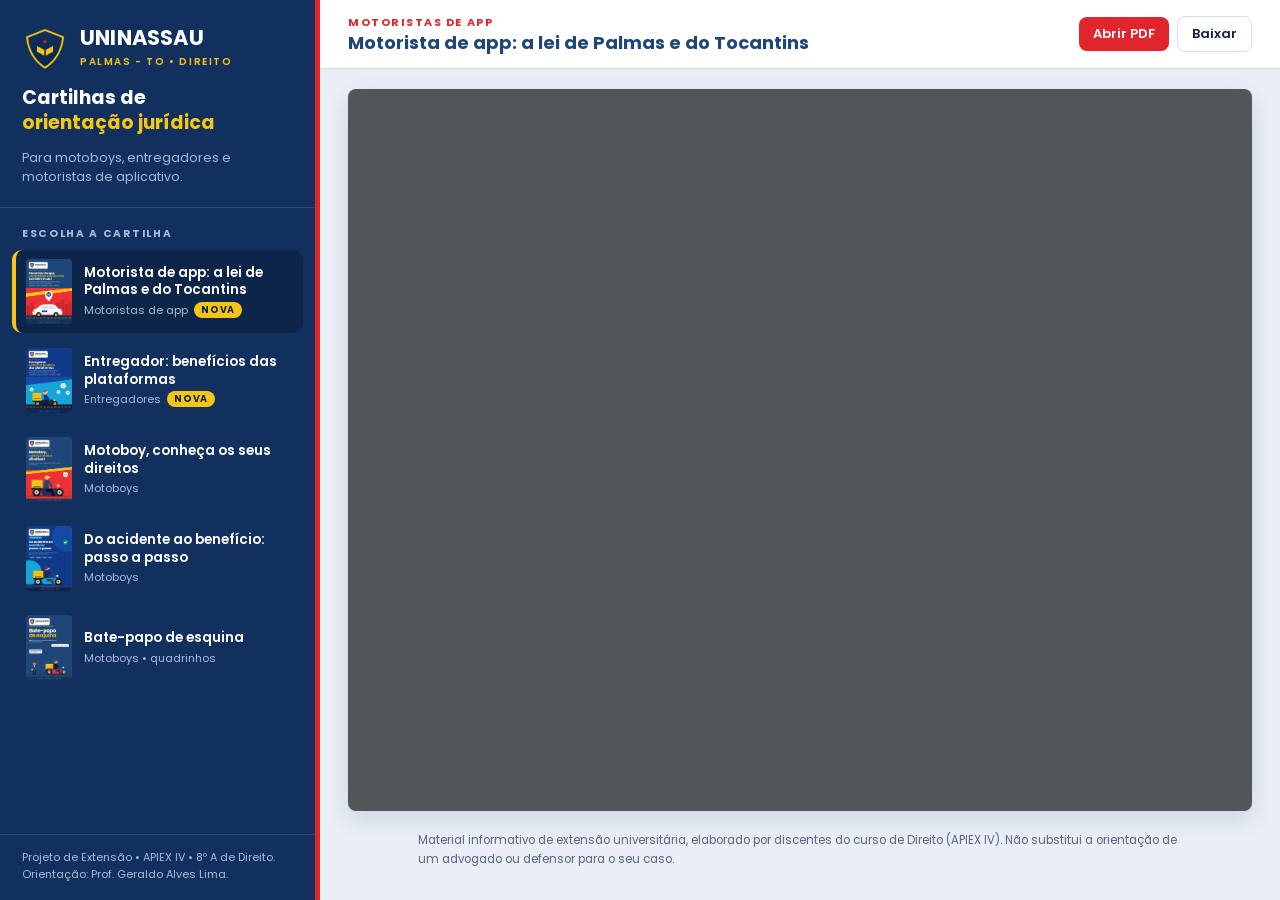
==== index.html @ aebc3eae "feat: portal de cartilhas UNINASSAU com leitura interativa e design responsivo" ====
<!doctype html>
<html lang="pt-BR">
<head>
<meta charset="utf-8">
<meta name="viewport" content="width=device-width, initial-scale=1, viewport-fit=cover">
<title>Cartilhas UNINASSAU Palmas</title>
<link rel="stylesheet" href="https://fonts.googleapis.com/css2?family=Poppins:wght@400;500;600;700&display=swap">
<style>
html { -webkit-text-size-adjust: 100%; height: 100%; } 
* { box-sizing: border-box; } 
body { margin: 0; height: 100%; }

:root {
  --side: #12305e; --side-2: #0c2549; --side-ink: #ffffff; --side-muted: #a9bbd9; --side-line: rgba(255,255,255,.12);
  --red: #e0262c; --yellow: #f5c518;
  --bg: #e9eef7; --surface: #ffffff; --ink: #14213d; --muted: #5a6680; --line: #d5deec; --title: #1e4678;
  --font: 'Poppins', 'Segoe UI', system-ui, sans-serif;
}

@media (prefers-color-scheme: dark) { 
  :root:not([data-theme="light"]) {
    --bg: #0b1424; --surface: #142238; --ink: #eef2fa; --muted: #a3b0c8; --line: #24375a; --title: #9cbcf0; 
    color-scheme: dark;
  } 
}
:root[data-theme="dark"] { 
  --bg: #0b1424; --surface: #142238; --ink: #eef2fa; --muted: #a3b0c8; --line: #24375a; --title: #9cbcf0; 
  color-scheme: dark; 
}

body { 
  background: var(--bg); 
  color: var(--ink); 
  font-family: var(--font); 
  font-size: 15px; 
  line-height: 1.5; 
  overflow: hidden;
}

.app { 
  height: 100%; 
  height: 100dvh;
  display: grid; 
  grid-template-columns: 320px minmax(0, 1fr); 
}

/* ---------- sidebar (desktop) ---------- */
aside { 
  background: var(--side); 
  color: var(--side-ink); 
  display: flex; 
  flex-direction: column; 
  min-height: 0; 
  border-right: 5px solid var(--red);
  padding-left: max(0px, env(safe-area-inset-left, 0px)); 
  z-index: 10;
}

.brand { 
  padding: 26px 22px 20px; 
  display: flex; 
  flex-direction: column; 
  gap: 14px; 
  border-bottom: 1px solid var(--side-line); 
}
.logo { display: flex; align-items: center; gap: 12px; }
.logo img { width: 46px; height: auto; flex-shrink: 0; }
.logo b { display: block; font-size: 21px; letter-spacing: .01em; line-height: 1.1; }
.logo span { font-size: 10px; font-weight: 600; letter-spacing: .16em; text-transform: uppercase; color: var(--yellow); }
.brand h1 { margin: 0; font-size: 19px; line-height: 1.3; font-weight: 700; text-wrap: balance; }
.brand h1 em { font-style: normal; color: var(--yellow); }
.brand p { margin: 0; font-size: 12.5px; color: var(--side-muted); }

.label { 
  padding: 18px 22px 8px; 
  font-size: 10.5px; 
  font-weight: 700; 
  letter-spacing: .16em; 
  text-transform: uppercase; 
  color: var(--side-muted); 
}

nav { 
  flex: 1; 
  min-height: 0; 
  overflow-y: auto; 
  padding: 0 12px 16px; 
  display: flex; 
  flex-direction: column; 
  gap: 6px; 
  scrollbar-width: thin;
  scrollbar-color: rgba(255,255,255,.2) transparent;
}
nav::-webkit-scrollbar { width: 5px; height: 5px; }
nav::-webkit-scrollbar-thumb { background: rgba(255,255,255,.2); border-radius: 4px; }

nav a { 
  display: grid; 
  grid-template-columns: 46px minmax(0,1fr); 
  gap: 12px; 
  align-items: center; 
  padding: 9px 10px; 
  border-radius: 10px; 
  color: var(--side-ink); 
  text-decoration: none; 
  border-left: 4px solid transparent; 
  transition: background .15s ease, border-color .15s ease;
}
nav a:hover { background: rgba(255,255,255,.08); }
nav a:focus-visible { outline: 3px solid var(--yellow); outline-offset: -3px; }
nav a[aria-current="page"] { background: var(--side-2); border-left-color: var(--yellow); }
nav img { width: 46px; aspect-ratio: 595/842; object-fit: cover; border-radius: 4px; display: block; background: rgba(255,255,255,.1); }
nav strong { display: block; font-size: 13.5px; font-weight: 600; line-height: 1.3; }
nav small { display: flex; align-items: center; gap: 6px; font-size: 11px; color: var(--side-muted); margin-top: 3px; }

.new { 
  background: var(--yellow); 
  color: var(--side-2); 
  font-weight: 700; 
  font-size: 9.5px; 
  letter-spacing: .08em; 
  padding: 1px 7px; 
  border-radius: 99px; 
}

.sidefoot { 
  padding: 14px 22px 18px; 
  border-top: 1px solid var(--side-line); 
  font-size: 11px; 
  color: var(--side-muted); 
  line-height: 1.5; 
}

/* ---------- reading pane ---------- */
main { 
  min-width: 0; 
  min-height: 0; 
  overflow-y: auto; 
  padding-right: max(0px, env(safe-area-inset-right, 0px)); 
  display: flex;
  flex-direction: column;
}

.bar { 
  position: sticky; 
  top: 0; 
  z-index: 20; 
  background: var(--surface); 
  border-bottom: 1px solid var(--line); 
  padding: 14px 28px; 
  display: flex; 
  flex-wrap: wrap; 
  align-items: center; 
  justify-content: space-between;
  gap: 12px 20px; 
  box-shadow: 0 1px 3px rgba(0,0,0,.03);
}

.bar > div:first-child { 
  min-width: 0; 
  flex: 1 1 240px; 
}

.bar .kind { 
  font-size: 11px; 
  font-weight: 700; 
  letter-spacing: .14em; 
  text-transform: uppercase; 
  color: var(--red); 
}

.bar h2 { 
  margin: 0; 
  font-size: 18px; 
  line-height: 1.3; 
  color: var(--title); 
  text-wrap: balance; 
}

.jump { 
  display: flex; 
  gap: 6px; 
  flex-wrap: wrap; 
  align-items: center;
}

.jump button { 
  font: inherit; 
  font-size: 12.5px; 
  font-weight: 600; 
  width: 32px; 
  height: 32px; 
  border-radius: 8px; 
  border: 1px solid var(--line); 
  background: var(--surface); 
  color: var(--ink); 
  cursor: pointer; 
  font-variant-numeric: tabular-nums; 
  transition: all .15s ease;
  display: inline-flex;
  align-items: center;
  justify-content: center;
}

.jump button.on { 
  background: var(--title); 
  border-color: var(--title); 
  color: #ffffff; 
}

.jump button:focus-visible { 
  outline: 3px solid var(--yellow); 
  outline-offset: 2px; 
}

.acts { 
  display: flex; 
  gap: 8px; 
  align-items: center;
}

.acts a { 
  font-size: 13px; 
  font-weight: 600; 
  text-decoration: none; 
  padding: 7px 14px; 
  border-radius: 8px; 
  background: var(--red); 
  color: #fff; 
  transition: opacity .15s ease;
  display: inline-flex;
  align-items: center;
  justify-content: center;
}

.acts a:hover { opacity: .9; }
.acts a + a { 
  background: var(--surface); 
  color: var(--ink); 
  border: 1px solid var(--line); 
}
.acts a:focus-visible { 
  outline: 3px solid var(--yellow); 
  outline-offset: 2px; 
}

/* Desktop: iframe visualizer */
.viewer { 
  flex: 1;
  padding: 20px 28px; 
  min-height: 540px; 
}

.viewer iframe { 
  width: 100%; 
  height: 100%; 
  border: 0; 
  border-radius: 8px; 
  background: #525659; 
  box-shadow: 0 8px 24px rgba(10,30,70,.12); 
  display: block;
}

/* Mobile & Touch: visualização de páginas contínuas */
.pages { 
  max-width: 820px; 
  width: 100%;
  margin: 0 auto; 
  padding: 24px 28px 20px; 
  display: flex; 
  flex-direction: column; 
  gap: 22px; 
}

figure { 
  margin: 0; 
  scroll-margin-top: 100px; 
}

figure img { 
  width: 100%; 
  max-width: 100%;
  height: auto; 
  display: block; 
  border-radius: 6px; 
  background: #fff; 
  box-shadow: 0 1px 3px rgba(10,30,70,.12), 0 8px 24px rgba(10,30,70,.10); 
}

figcaption { 
  text-align: center; 
  font-size: 12px; 
  color: var(--muted); 
  margin-top: 8px; 
  font-variant-numeric: tabular-nums; 
}

.next { 
  max-width: 820px; 
  width: 100%;
  margin: 0 auto 36px; 
  padding: 0 28px; 
}

.next a { 
  display: flex; 
  justify-content: space-between; 
  align-items: center; 
  gap: 12px; 
  background: var(--surface); 
  border: 1px solid var(--line); 
  border-radius: 12px; 
  padding: 16px 18px; 
  text-decoration: none; 
  color: var(--ink); 
  transition: transform .15s ease, box-shadow .15s ease;
}
.next a:hover {
  transform: translateY(-1px);
  box-shadow: 0 4px 12px rgba(10,30,70,.08);
}
.next a span { font-size: 11px; font-weight: 700; letter-spacing: .14em; text-transform: uppercase; color: var(--muted); }
.next a strong { display: block; color: var(--title); font-size: 15px; }
.next a b { font-size: 20px; color: var(--red); }
.next a:focus-visible { outline: 3px solid var(--yellow); outline-offset: 2px; }

.note { 
  max-width: 820px; 
  margin: 0 auto 32px; 
  padding: 0 28px; 
  font-size: 11.5px; 
  color: var(--muted); 
  line-height: 1.6;
}

/* ==========================================================================
   Controle Responsivo por Media Queries (Desktop vs Mobile / Telas Menores)
   ========================================================================== */

/* Telas Desktop (> 860px): exibe o PDF real dentro do iframe */
@media (min-width: 861px) {
  .pages, 
  .jump, 
  .next { 
    display: none !important; 
  }
  .viewer { 
    display: block !important; 
  }
}

/* Telas Menores e Celulares (<= 860px): converte sidebar em barra horizontal e exibe imagens */
@media (max-width: 860px) {
  body { 
    overflow-y: auto; 
    overflow-x: hidden;
  }
  
  .app { 
    display: flex; 
    flex-direction: column; 
    height: auto; 
    min-height: 100vh; 
    min-height: 100dvh;
  }
  
  aside { 
    min-width: 0; 
    width: 100%;
    flex: none;
    border-right: 0; 
    border-bottom: 4px solid var(--red); 
    padding-right: max(0px, env(safe-area-inset-right, 0px)); 
    position: sticky;
    top: 0;
    z-index: 30;
  }
  
  .brand { 
    padding: 12px max(14px, env(safe-area-inset-left, 0px)) 8px; 
    border-bottom: 0; 
    flex-direction: row; 
    align-items: center; 
    justify-content: space-between; 
    gap: 10px; 
  }
  .logo img { width: 34px; } 
  .logo b { font-size: 16px; }
  .logo span { font-size: 9px; }
  .brand h1 { font-size: 12.5px; text-align: right; max-width: 160px; line-height: 1.25; } 
  .brand p, .label, .sidefoot { display: none; }
  
  nav { 
    flex-direction: row; 
    overflow-x: auto; 
    overflow-y: hidden; 
    padding: 2px max(14px, env(safe-area-inset-left, 0px)) 10px; 
    gap: 8px; 
    scroll-snap-type: x proximity; 
    -webkit-overflow-scrolling: touch;
    scrollbar-width: none;
  }
  nav::-webkit-scrollbar { display: none; }
  
  nav a { 
    flex: none; 
    width: 210px; 
    grid-template-columns: 36px minmax(0,1fr); 
    gap: 9px; 
    padding: 7px 9px; 
    border-left: 0; 
    border-bottom: 3px solid transparent; 
    background: rgba(255,255,255,.07); 
    scroll-snap-align: start; 
  }
  nav a[aria-current="page"] { 
    border-bottom-color: var(--yellow); 
    background: var(--side-2);
  }
  nav img { width: 36px; } 
  nav strong { font-size: 12px; }
  nav small { font-size: 10px; }
  
  main { 
    flex: 1;
    overflow-y: visible;
    padding-right: 0; 
  }
  
  /* Sticky bar abaixo do cabeçalho */
  .bar { 
    position: sticky; 
    top: 0; /* Se o aside rolar, a bar fixa no topo */
    z-index: 25;
    padding: 10px max(14px, env(safe-area-inset-right, 0px)) 10px max(14px, env(safe-area-inset-left, 0px)); 
    gap: 8px 12px;
  }
  .bar > div:first-child {
    flex: 1 1 180px;
  }
  .bar .kind { font-size: 10px; }
  .bar h2 { font-size: 15px; }
  
  .jump { 
    order: 3;
    width: 100%;
    justify-content: center;
    gap: 5px;
    padding-top: 4px;
    border-top: 1px solid var(--line);
    margin-top: 2px;
    overflow-x: auto;
    scrollbar-width: none;
  }
  .jump::-webkit-scrollbar { display: none; }
  .jump button { 
    width: 32px; 
    height: 32px; 
    font-size: 12px; 
    flex-shrink: 0;
  }
  
  .acts {
    flex-shrink: 0;
  }
  .acts a {
    font-size: 12px;
    padding: 6px 11px;
    white-space: nowrap;
  }
  
  .viewer { 
    display: none !important; 
  }
  .pages, .next, .note { 
    padding-left: max(14px, env(safe-area-inset-left, 0px)); 
    padding-right: max(14px, env(safe-area-inset-right, 0px)); 
  }
  .pages { 
    padding-top: 16px; 
    gap: 16px; 
    display: flex !important;
  }
  .next { 
    display: block !important; 
  }
}

/* Telas Muito Pequenas (< 420px) */
@media (max-width: 420px) {
  .brand h1 { display: none; }
  .logo b { font-size: 15px; }
  nav a { width: 185px; }
  .bar h2 { font-size: 13.5px; }
  .acts a { font-size: 11px; padding: 5px 8px; }
  .jump button { width: 28px; height: 28px; font-size: 11px; }
}

@media (prefers-reduced-motion: no-preference) { 
  html, main { scroll-behavior: smooth; } 
}
</style>

</head>
<body>
<div class="app">
  <aside>
    <div class="brand">
      <div class="logo">
        <img src="img/crest.png" alt="Brasão UNINASSAU">
        <div><b>UNINASSAU</b><span>Palmas - TO • Direito</span></div>
      </div>
      <h1>Cartilhas de <em>orientação jurídica</em></h1>
      <p>Para motoboys, entregadores e motoristas de aplicativo.</p>
    </div>
    <div class="label">Escolha a cartilha</div>
    <nav id="nav" aria-label="Cartilhas"></nav>
    <div class="sidefoot">Projeto de Extensão • APIEX IV • 8º A de Direito. Orientação: Prof. Geraldo Alves Lima.</div>
  </aside>

  <main id="main">
    <div class="bar">
      <div>
        <div class="kind" id="kind"></div>
        <h2 id="title"></h2>
      </div>
      <div class="acts">
        <a id="open" target="_blank" rel="noopener">Abrir PDF</a>
        <a id="dl" download>Baixar</a>
      </div>
      <div class="jump" id="jump" aria-label="Ir para a página"></div>
    </div>
    
    <!-- Visualizador PDF (Desktop) -->
    <div class="viewer" id="viewer">
      <iframe id="pdf" title="Cartilha em PDF"></iframe>
    </div>
    
    <!-- Páginas em Imagem Contínua (Mobile/Tablet) -->
    <div class="pages" id="pages"></div>
    <div class="next" id="next"></div>
    
    <p class="note">Material informativo de extensão universitária, elaborado por discentes do curso de Direito (APIEX IV). Não substitui a orientação de um advogado ou defensor para o seu caso.</p>
  </main>
</div>

<script>
const BOOKS = [
  { key: 'motorista-de-app', file: 'Cartilha_Motorista_de_App_Palmas_Tocantins_UNINASSAU_v1', title: 'Motorista de app: a lei de Palmas e do Tocantins', kind: 'Motoristas de app', isNew: true },
  { key: 'entregador', file: 'Cartilha_Beneficios_Entregadores_UNINASSAU_v1', title: 'Entregador: benefícios das plataformas', kind: 'Entregadores', isNew: true },
  { key: 'motoboy-direitos', file: 'Cartilha_Estrada_Segura_UNINASSAU_v3', title: 'Motoboy, conheça os seus direitos', kind: 'Motoboys' },
  { key: 'passo-a-passo', file: 'Cartilha_Passo_a_Passo_UNINASSAU_v3', title: 'Do acidente ao benefício: passo a passo', kind: 'Motoboys' },
  { key: 'bate-papo', file: 'Cartilha_Bate_Papo_de_Esquina_UNINASSAU_v3', title: 'Bate-papo de esquina', kind: 'Motoboys • quadrinhos' },
];
const PAGES = 7;
const $ = id => document.getElementById(id);

// Renderiza a lista de navegação
$('nav').innerHTML = BOOKS.map(b => `
  <a href="#${b.key}" data-key="${b.key}">
    <img src="img/${b.file}.png" alt="" loading="lazy">
    <span><strong>${b.title}</strong><small>${b.kind}${b.isNew ? ' <span class="new">NOVA</span>' : ''}</small></span>
  </a>`).join('');

let observer;

function show(key) {
  const i = Math.max(0, BOOKS.findIndex(b => b.key === key));
  const b = BOOKS[i];
  
  // Atualiza item ativo no nav
  document.querySelectorAll('#nav a').forEach(a => a.setAttribute('aria-current', a.dataset.key === b.key ? 'page' : 'false'));
  const cur = document.querySelector('#nav a[aria-current="page"]');
  if (cur && window.matchMedia('(max-width: 860px)').matches) {
    cur.scrollIntoView({ block: 'nearest', inline: 'start', behavior: 'smooth' });
  }

  // Atualiza URLs dos arquivos
  const pdf = 'pdf/' + b.file + '.pdf';
  $('open').href = pdf; 
  $('dl').href = pdf;
  $('dl').setAttribute('download', b.file + '.pdf');

  // Atualiza iframe desktop
  $('pdf').src = pdf + '#view=FitH';

  // Atualiza textos
  $('kind').textContent = b.kind;
  $('title').textContent = b.title;
  document.title = b.title + ' • Cartilhas UNINASSAU';

  // Sempre gera o conteúdo das páginas mobile (assim funciona em qualquer redimensionamento)
  $('pages').innerHTML = Array.from({ length: PAGES }, (_, n) => `
    <figure id="p${n + 1}">
      <img src="pages/${b.file}-${n + 1}.jpg" alt="${b.title}, página ${n + 1}" width="910" height="1287" loading="${n < 2 ? 'eager' : 'lazy'}">
      <figcaption>Página ${n + 1} de ${PAGES}</figcaption>
    </figure>`).join('');

  // Botões de paginação jump
  $('jump').innerHTML = Array.from({ length: PAGES }, (_, n) => `
    <button type="button" data-p="${n + 1}" aria-label="Página ${n + 1}">${n + 1}</button>
  `).join('');

  // Próxima cartilha
  const nb = BOOKS[(i + 1) % BOOKS.length];
  $('next').innerHTML = `
    <a href="#${nb.key}">
      <div>
        <span>Próxima cartilha</span>
        <strong>${nb.title}</strong>
      </div>
      <b aria-hidden="true">→</b>
    </a>`;

  // Reseta scroll
  $('main').scrollTop = 0;
  window.scrollTo(0, 0);

  // Observador de interseção para ativar botão da página visível
  if (observer) observer.disconnect();
  observer = new IntersectionObserver(entries => {
    entries.forEach(entry => {
      if (entry.isIntersecting) {
        const pageNum = entry.target.id.slice(1);
        document.querySelectorAll('#jump button').forEach(btn => {
          btn.classList.toggle('on', btn.dataset.p === pageNum);
        });
      }
    });
  }, { 
    root: window.innerWidth > 860 ? $('main') : null,
    rootMargin: '-30% 0px -40% 0px' 
  });

  document.querySelectorAll('#pages figure').forEach(f => observer.observe(f));
  document.querySelector('#jump button')?.classList.add('on');
}

// Clique no botão de salto de página
$('jump').addEventListener('click', e => {
  const btn = e.target.closest('button'); 
  if (!btn) return;
  const target = document.getElementById('p' + btn.dataset.p);
  if (target) {
    target.scrollIntoView({ block: 'start', behavior: 'smooth' });
  }
});

// Suporte a hash e carregamento inicial
window.addEventListener('hashchange', () => show(location.hash.slice(1)));
show(location.hash.slice(1));
</script>
</body>
</html>
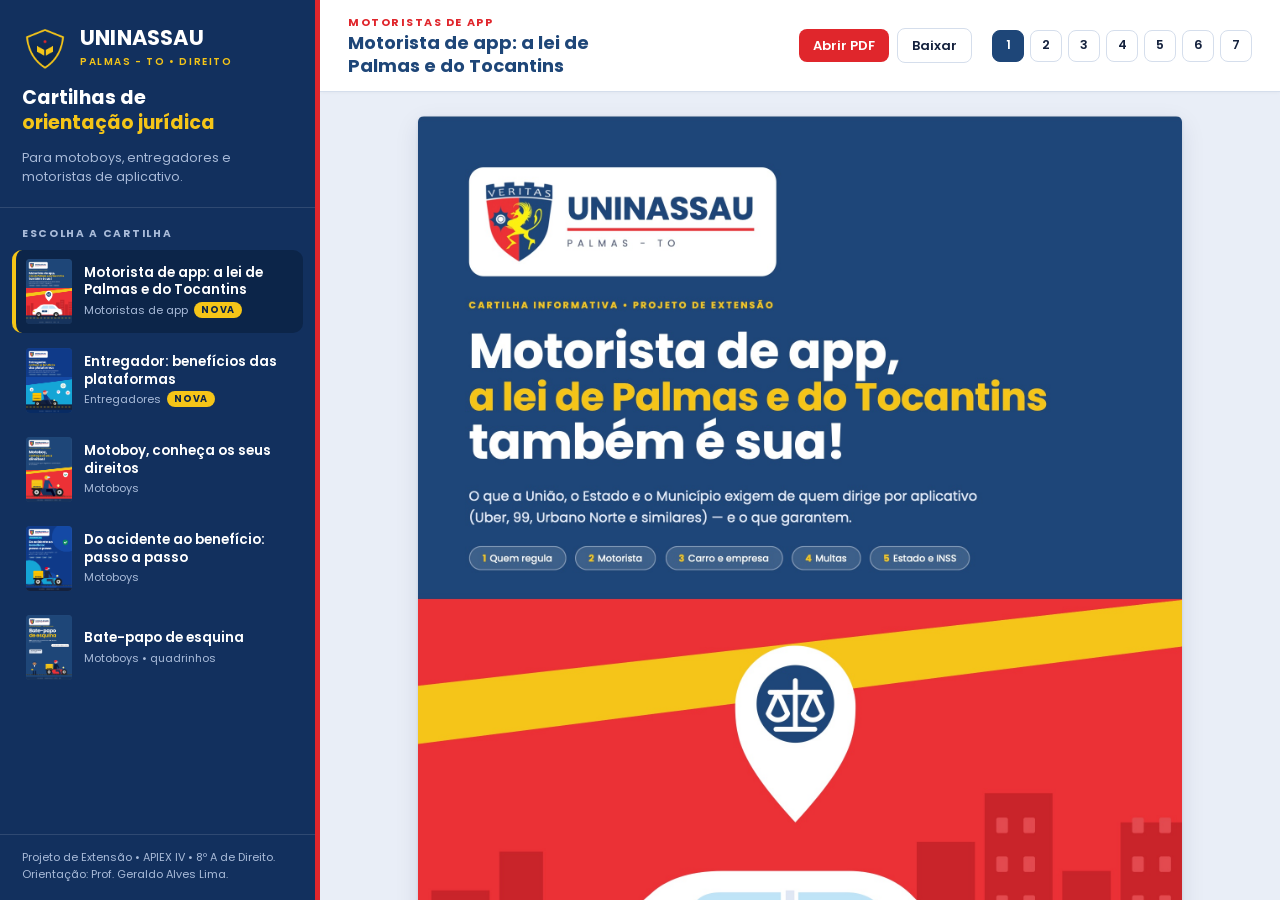
==== commit 14795368: "fix: impedir download automatico ao selecionar cartilha e manter download exclusivo pelo botao" ====
--- a/index.html
+++ b/index.html
@@ -337,16 +337,27 @@
    Controle Responsivo por Media Queries (Desktop vs Mobile / Telas Menores)
    ========================================================================== */
 
-/* Telas Desktop (> 860px): exibe o PDF real dentro do iframe */
-@media (min-width: 861px) {
-  .pages, 
-  .jump, 
-  .next { 
-    display: none !important; 
-  }
-  .viewer { 
-    display: block !important; 
-  }
+/* Modos de Exibição Controlados Dinamicamente */
+body.has-pdf-viewer .pages, 
+body.has-pdf-viewer .jump, 
+body.has-pdf-viewer .next { 
+  display: none !important; 
+}
+body.has-pdf-viewer .viewer { 
+  display: block !important; 
+}
+
+body.has-page-viewer .viewer { 
+  display: none !important; 
+}
+body.has-page-viewer .pages { 
+  display: flex !important; 
+}
+body.has-page-viewer .jump { 
+  display: flex !important; 
+}
+body.has-page-viewer .next { 
+  display: block !important; 
 }
 
 /* Telas Menores e Celulares (<= 860px): converte sidebar em barra horizontal e exibe imagens */
@@ -563,10 +574,19 @@
   </a>`).join('');
 
 let observer;
+let activeBookKey = null;
+
+function canInlinePDF() {
+  const isSmallScreen = window.innerWidth <= 860;
+  const isMobileDevice = /Android|iPhone|iPad|iPod|Mobile/i.test(navigator.userAgent);
+  const pdfSupported = ('pdfViewerEnabled' in navigator) ? navigator.pdfViewerEnabled : true;
+  return !isSmallScreen && !isMobileDevice && pdfSupported;
+}
 
 function show(key) {
   const i = Math.max(0, BOOKS.findIndex(b => b.key === key));
   const b = BOOKS[i];
+  activeBookKey = b.key;
   
   // Atualiza item ativo no nav
   document.querySelectorAll('#nav a').forEach(a => a.setAttribute('aria-current', a.dataset.key === b.key ? 'page' : 'false'));
@@ -575,21 +595,32 @@
     cur.scrollIntoView({ block: 'nearest', inline: 'start', behavior: 'smooth' });
   }
 
-  // Atualiza URLs dos arquivos
+  // Atualiza URLs dos arquivos apenas nos botões de ação
   const pdf = 'pdf/' + b.file + '.pdf';
   $('open').href = pdf; 
   $('dl').href = pdf;
   $('dl').setAttribute('download', b.file + '.pdf');
 
-  // Atualiza iframe desktop
-  $('pdf').src = pdf + '#view=FitH';
+  // Controle inteligente do visualizador:
+  // NUNCA carrega o PDF no iframe em celular, tablet ou navegadores sem leitor inline nativo,
+  // pois isso forçava o download automático indesejado assim que o usuário clicava no ícone.
+  const useIframe = canInlinePDF();
+  document.body.classList.toggle('has-pdf-viewer', useIframe);
+  document.body.classList.toggle('has-page-viewer', !useIframe);
+
+  if (useIframe) {
+    $('pdf').src = pdf + '#view=FitH';
+  } else {
+    // Remove o src do iframe para evitar qualquer requisição de download em background
+    $('pdf').removeAttribute('src');
+  }
 
   // Atualiza textos
   $('kind').textContent = b.kind;
   $('title').textContent = b.title;
   document.title = b.title + ' • Cartilhas UNINASSAU';
 
-  // Sempre gera o conteúdo das páginas mobile (assim funciona em qualquer redimensionamento)
+  // Sempre gera o conteúdo das páginas em imagem de alta definição
   $('pages').innerHTML = Array.from({ length: PAGES }, (_, n) => `
     <figure id="p${n + 1}">
       <img src="pages/${b.file}-${n + 1}.jpg" alt="${b.title}, página ${n + 1}" width="910" height="1287" loading="${n < 2 ? 'eager' : 'lazy'}">
@@ -628,13 +659,34 @@
       }
     });
   }, { 
-    root: window.innerWidth > 860 ? $('main') : null,
+    root: useIframe ? $('main') : null,
     rootMargin: '-30% 0px -40% 0px' 
   });
 
   document.querySelectorAll('#pages figure').forEach(f => observer.observe(f));
   document.querySelector('#jump button')?.classList.add('on');
 }
+
+// Previne qualquer comportamento inesperado no clique dos links da sidebar
+$('nav').addEventListener('click', e => {
+  const link = e.target.closest('a');
+  if (!link) return;
+  const key = link.dataset.key;
+  if (key) {
+    location.hash = key;
+  }
+});
+
+// Reavalia modo de visualização caso a janela mude de tamanho
+window.addEventListener('resize', () => {
+  if (activeBookKey) {
+    const useIframe = canInlinePDF();
+    const isCurrentlyIframe = document.body.classList.contains('has-pdf-viewer');
+    if (useIframe !== isCurrentlyIframe) {
+      show(activeBookKey);
+    }
+  }
+});
 
 // Clique no botão de salto de página
 $('jump').addEventListener('click', e => {
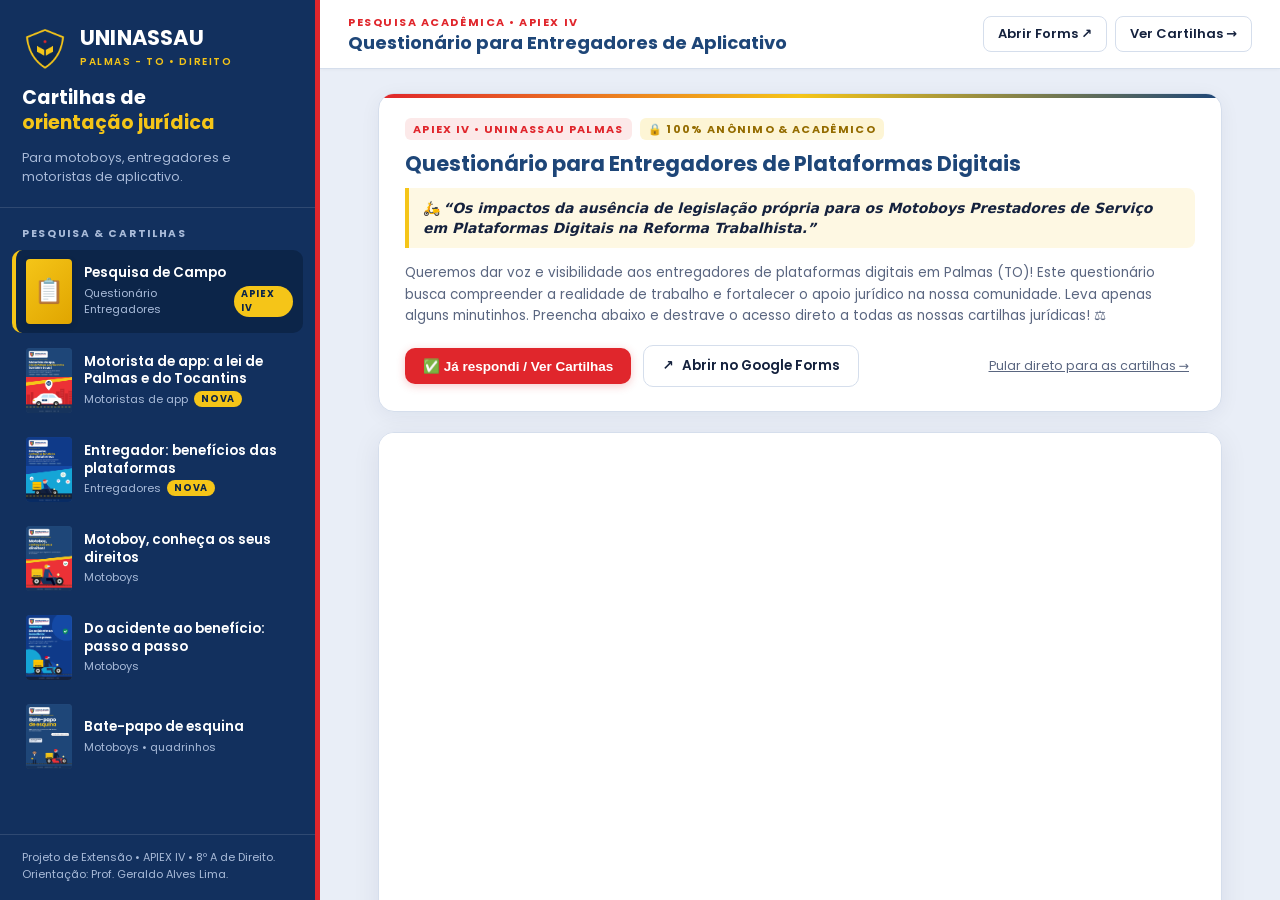
==== commit 18083173: "feat: incorporar formulario de pesquisa Google Forms diretamente no portal" ====
--- a/index.html
+++ b/index.html
@@ -337,27 +337,287 @@
    Controle Responsivo por Media Queries (Desktop vs Mobile / Telas Menores)
    ========================================================================== */
 
-/* Modos de Exibição Controlados Dinamicamente */
-body.has-pdf-viewer .pages, 
-body.has-pdf-viewer .jump, 
-body.has-pdf-viewer .next { 
+/* Modo Pesquisa (Google Forms) */
+body.is-pesquisa .viewer, 
+body.is-pesquisa .pages, 
+body.is-pesquisa .jump, 
+body.is-pesquisa .next, 
+body.is-pesquisa .note { 
   display: none !important; 
 }
-body.has-pdf-viewer .viewer { 
+body.is-pesquisa #pesquisaView { 
+  display: flex !important; 
+}
+body:not(.is-pesquisa) #pesquisaView { 
+  display: none !important; 
+}
+
+/* Modos de Exibição Controlados Dinamicamente para Cartilhas */
+body:not(.is-pesquisa).has-pdf-viewer .pages, 
+body:not(.is-pesquisa).has-pdf-viewer .jump, 
+body:not(.is-pesquisa).has-pdf-viewer .next { 
+  display: none !important; 
+}
+body:not(.is-pesquisa).has-pdf-viewer .viewer { 
   display: block !important; 
 }
 
-body.has-page-viewer .viewer { 
+body:not(.is-pesquisa).has-page-viewer .viewer { 
   display: none !important; 
 }
-body.has-page-viewer .pages { 
+body:not(.is-pesquisa).has-page-viewer .pages { 
   display: flex !important; 
 }
-body.has-page-viewer .jump { 
+body:not(.is-pesquisa).has-page-viewer .jump { 
   display: flex !important; 
 }
-body.has-page-viewer .next { 
+body:not(.is-pesquisa).has-page-viewer .next { 
   display: block !important; 
+}
+
+/* ---------- Pesquisa / Google Forms View ---------- */
+.pesquisa-view {
+  display: none;
+  flex-direction: column;
+  gap: 20px;
+  max-width: 900px;
+  width: 100%;
+  margin: 0 auto;
+  padding: 24px 28px 40px;
+}
+
+.pesquisa-card {
+  background: var(--surface);
+  border: 1px solid var(--line);
+  border-radius: 16px;
+  padding: 24px 26px;
+  box-shadow: 0 4px 20px rgba(10,30,70,.06);
+  position: relative;
+  overflow: hidden;
+}
+
+.pesquisa-card::before {
+  content: '';
+  position: absolute;
+  top: 0; left: 0; right: 0;
+  height: 4px;
+  background: linear-gradient(90deg, var(--red), var(--yellow), var(--title));
+}
+
+.pesquisa-tag {
+  display: flex;
+  flex-wrap: wrap;
+  align-items: center;
+  gap: 8px;
+  font-size: 11px;
+  font-weight: 700;
+  letter-spacing: .12em;
+  text-transform: uppercase;
+  margin-bottom: 10px;
+}
+
+.pesquisa-tag span {
+  background: rgba(224, 38, 44, 0.1);
+  color: var(--red);
+  padding: 3px 8px;
+  border-radius: 6px;
+}
+
+.pesquisa-tag span.badge-anon {
+  background: rgba(245, 197, 24, 0.18);
+  color: #946c00;
+}
+
+.pesquisa-title {
+  font-size: 21px;
+  font-weight: 700;
+  color: var(--title);
+  margin: 0 0 10px;
+  line-height: 1.3;
+}
+
+.pesquisa-theme {
+  font-size: 14px;
+  font-weight: 600;
+  color: var(--ink);
+  background: rgba(245, 197, 24, 0.12);
+  border-left: 4px solid var(--yellow);
+  padding: 10px 14px;
+  border-radius: 0 8px 8px 0;
+  margin: 10px 0 14px;
+  line-height: 1.45;
+}
+
+.pesquisa-desc {
+  font-size: 13.5px;
+  color: var(--muted);
+  line-height: 1.6;
+  margin: 0 0 18px;
+}
+
+.pesquisa-actions {
+  display: flex;
+  flex-wrap: wrap;
+  gap: 12px;
+  align-items: center;
+}
+
+.btn-primary-form {
+  background: var(--red);
+  color: #fff !important;
+  font-weight: 600;
+  font-size: 13.5px;
+  padding: 10px 18px;
+  border-radius: 10px;
+  text-decoration: none;
+  display: inline-flex;
+  align-items: center;
+  gap: 8px;
+  border: none;
+  cursor: pointer;
+  transition: opacity .15s ease, transform .15s ease;
+  box-shadow: 0 2px 8px rgba(224,38,44,.25);
+}
+.btn-primary-form:hover {
+  opacity: .92;
+  transform: translateY(-1px);
+}
+
+.btn-secondary-form {
+  background: var(--surface);
+  color: var(--ink) !important;
+  font-weight: 600;
+  font-size: 13.5px;
+  padding: 10px 18px;
+  border-radius: 10px;
+  text-decoration: none;
+  display: inline-flex;
+  align-items: center;
+  gap: 8px;
+  border: 1px solid var(--line);
+  transition: background .15s ease;
+}
+.btn-secondary-form:hover {
+  background: rgba(0,0,0,.04);
+}
+
+.link-skip {
+  font-size: 12.5px;
+  color: var(--muted);
+  text-decoration: underline;
+  cursor: pointer;
+  margin-left: auto;
+  padding: 4px 6px;
+}
+.link-skip:hover {
+  color: var(--title);
+}
+
+.pesquisa-frame-box {
+  width: 100%;
+  border-radius: 16px;
+  overflow: hidden;
+  border: 1px solid var(--line);
+  box-shadow: 0 6px 28px rgba(10,30,70,.08);
+  background: #ffffff;
+  position: relative;
+  min-height: 850px;
+  height: 85vh;
+}
+
+.pesquisa-iframe {
+  width: 100%;
+  height: 100%;
+  min-height: 850px;
+  border: 0;
+  display: block;
+  background: #ffffff;
+}
+
+.pesquisa-completion-box {
+  background: var(--surface);
+  border: 2px dashed var(--yellow);
+  border-radius: 14px;
+  padding: 20px 24px;
+  display: flex;
+  align-items: center;
+  justify-content: space-between;
+  flex-wrap: wrap;
+  gap: 16px;
+}
+
+.pesquisa-completion-box h3 {
+  margin: 0 0 4px;
+  font-size: 16px;
+  color: var(--title);
+}
+
+.pesquisa-completion-box p {
+  margin: 0;
+  font-size: 12.5px;
+  color: var(--muted);
+}
+
+.nav-pesquisa-badge {
+  width: 46px;
+  height: 65px;
+  border-radius: 4px;
+  background: linear-gradient(135deg, var(--yellow), #e0a500);
+  color: #0c2549;
+  font-size: 24px;
+  display: flex;
+  align-items: center;
+  justify-content: center;
+  flex-shrink: 0;
+  box-shadow: 0 2px 6px rgba(0,0,0,.15);
+}
+
+.acts a.btn-act-pesquisa {
+  background: rgba(18,48,94,.08);
+  color: var(--title);
+  border: 1px solid var(--line);
+}
+.acts a.btn-act-pesquisa:hover {
+  background: rgba(18,48,94,.14);
+}
+
+@media (max-width: 860px) {
+  .nav-pesquisa-badge {
+    width: 36px;
+    height: 50px;
+    font-size: 18px;
+  }
+  .pesquisa-view {
+    padding: 16px max(14px, env(safe-area-inset-right, 0px)) 30px max(14px, env(safe-area-inset-left, 0px));
+    gap: 16px;
+  }
+  .pesquisa-card {
+    padding: 18px 16px;
+  }
+  .pesquisa-title {
+    font-size: 18px;
+  }
+  .pesquisa-frame-box {
+    min-height: 720px;
+    height: 80vh;
+  }
+  .pesquisa-iframe {
+    min-height: 720px;
+  }
+  .pesquisa-completion-box {
+    padding: 16px;
+    flex-direction: column;
+    align-items: stretch;
+  }
+  .pesquisa-completion-box button {
+    width: 100%;
+    justify-content: center;
+  }
+  .link-skip {
+    margin-left: 0;
+    width: 100%;
+    text-align: center;
+  }
 }
 
 /* Telas Menores e Celulares (<= 860px): converte sidebar em barra horizontal e exibe imagens */
@@ -524,8 +784,8 @@
       <h1>Cartilhas de <em>orientação jurídica</em></h1>
       <p>Para motoboys, entregadores e motoristas de aplicativo.</p>
     </div>
-    <div class="label">Escolha a cartilha</div>
-    <nav id="nav" aria-label="Cartilhas"></nav>
+    <div class="label">Pesquisa & Cartilhas</div>
+    <nav id="nav" aria-label="Navegação"></nav>
     <div class="sidefoot">Projeto de Extensão • APIEX IV • 8º A de Direito. Orientação: Prof. Geraldo Alves Lima.</div>
   </aside>
 
@@ -536,12 +796,64 @@
         <h2 id="title"></h2>
       </div>
       <div class="acts">
+        <a id="actPesquisa" href="#pesquisa" class="btn-act-pesquisa" title="Ir para a pesquisa de campo">📋 Questionário</a>
         <a id="open" target="_blank" rel="noopener">Abrir PDF</a>
         <a id="dl" download>Baixar</a>
       </div>
       <div class="jump" id="jump" aria-label="Ir para a página"></div>
     </div>
     
+    <!-- Visualização da Pesquisa / Google Forms -->
+    <section class="pesquisa-view" id="pesquisaView" aria-label="Pesquisa de Campo">
+      <div class="pesquisa-card">
+        <div class="pesquisa-tag">
+          <span>APIEX IV • UNINASSAU PALMAS</span>
+          <span class="badge-anon">🔒 100% Anônimo & Acadêmico</span>
+        </div>
+        <h2 class="pesquisa-title">Questionário para Entregadores de Plataformas Digitais</h2>
+        <div class="pesquisa-theme">
+          🛵 <em>“Os impactos da ausência de legislação própria para os Motoboys Prestadores de Serviço em Plataformas Digitais na Reforma Trabalhista.”</em>
+        </div>
+        <p class="pesquisa-desc">
+          Queremos dar voz e visibilidade aos entregadores de plataformas digitais em Palmas (TO)! 
+          Este questionário busca compreender a realidade de trabalho e fortalecer o apoio jurídico na nossa comunidade. 
+          Leva apenas alguns minutinhos. Preencha abaixo e destrave o acesso direto a todas as nossas cartilhas jurídicas! ⚖️
+        </p>
+        <div class="pesquisa-actions">
+          <button type="button" class="btn-primary-form btn-concluir-pesquisa" id="btnConcluirTopo">
+            ✅ Já respondi / Ver Cartilhas
+          </button>
+          <a href="https://docs.google.com/forms/d/e/1FAIpQLSdX20VTVmRomXWVaZOKbHpi8vVQ4R72Pd9dMf1ICRk2JaiQnw/viewform" target="_blank" rel="noopener" class="btn-secondary-form">
+            <span>↗</span> Abrir no Google Forms
+          </a>
+          <a href="#motorista-de-app" class="link-skip" id="linkPularPesquisa">Pular direto para as cartilhas &rarr;</a>
+        </div>
+      </div>
+
+      <!-- Formulário Incorporado -->
+      <div class="pesquisa-frame-box">
+        <iframe 
+          id="googleFormsFrame"
+          src="https://docs.google.com/forms/d/e/1FAIpQLSdX20VTVmRomXWVaZOKbHpi8vVQ4R72Pd9dMf1ICRk2JaiQnw/viewform?embedded=true" 
+          class="pesquisa-iframe" 
+          title="Questionário Google Forms para Entregadores"
+          loading="lazy">
+          Carregando formulário...
+        </iframe>
+      </div>
+
+      <!-- Card de Finalização e Desbloqueio -->
+      <div class="pesquisa-completion-box">
+        <div>
+          <h3>Já concluiu o envio no formulário acima?</h3>
+          <p>Clique abaixo para acessar imediatamente a biblioteca completa de cartilhas com orientações jurídicas práticas.</p>
+        </div>
+        <button type="button" class="btn-primary-form btn-concluir-pesquisa" id="btnConcluirRodape" style="font-size: 14.5px; padding: 12px 22px;">
+          📖 Desbloquear e Acessar Cartilhas &rarr;
+        </button>
+      </div>
+    </section>
+
     <!-- Visualizador PDF (Desktop) -->
     <div class="viewer" id="viewer">
       <iframe id="pdf" title="Cartilha em PDF"></iframe>
@@ -566,8 +878,15 @@
 const PAGES = 7;
 const $ = id => document.getElementById(id);
 
-// Renderiza a lista de navegação
-$('nav').innerHTML = BOOKS.map(b => `
+// Renderiza a lista de navegação: Pesquisa de Campo em destaque no topo, seguida das cartilhas
+$('nav').innerHTML = `
+  <a href="#pesquisa" data-key="pesquisa" class="nav-pesquisa-link">
+    <div class="nav-pesquisa-badge">📋</div>
+    <span>
+      <strong>Pesquisa de Campo</strong>
+      <small>Questionário Entregadores <span class="new">APIEX IV</span></small>
+    </span>
+  </a>` + BOOKS.map(b => `
   <a href="#${b.key}" data-key="${b.key}">
     <img src="img/${b.file}.png" alt="" loading="lazy">
     <span><strong>${b.title}</strong><small>${b.kind}${b.isNew ? ' <span class="new">NOVA</span>' : ''}</small></span>
@@ -584,26 +903,65 @@
 }
 
 function show(key) {
+  // Se não foi informada chave, verifica se já respondeu
+  if (!key) {
+    const hasAnswered = localStorage.getItem('pesquisa_respondida');
+    key = hasAnswered ? BOOKS[0].key : 'pesquisa';
+  }
+
+  // Atualiza item ativo no nav
+  document.querySelectorAll('#nav a').forEach(a => a.setAttribute('aria-current', a.dataset.key === key ? 'page' : 'false'));
+  const cur = document.querySelector('#nav a[aria-current="page"]');
+  if (cur && window.matchMedia('(max-width: 860px)').matches) {
+    cur.scrollIntoView({ block: 'nearest', inline: 'start', behavior: 'smooth' });
+  }
+
+  // Modo Formulário de Pesquisa
+  if (key === 'pesquisa') {
+    activeBookKey = 'pesquisa';
+    document.body.classList.add('is-pesquisa');
+    document.body.classList.remove('has-pdf-viewer', 'has-page-viewer');
+
+    $('kind').textContent = 'Pesquisa Acadêmica • APIEX IV';
+    $('title').textContent = 'Questionário para Entregadores de Aplicativo';
+    document.title = 'Pesquisa de Campo • Cartilhas UNINASSAU';
+
+    // Barra de Ações no topo para a Pesquisa
+    $('actPesquisa').style.display = 'none';
+    $('open').style.display = 'inline-flex';
+    $('open').textContent = 'Abrir Forms ↗';
+    $('open').href = 'https://docs.google.com/forms/d/e/1FAIpQLSdX20VTVmRomXWVaZOKbHpi8vVQ4R72Pd9dMf1ICRk2JaiQnw/viewform';
+    $('dl').style.display = 'inline-flex';
+    $('dl').textContent = 'Ver Cartilhas →';
+    $('dl').removeAttribute('download');
+    $('dl').href = '#' + BOOKS[0].key;
+
+    // Reseta scroll
+    $('main').scrollTop = 0;
+    window.scrollTo(0, 0);
+    return;
+  }
+
+  // Modo Visualizador de Cartilhas
+  document.body.classList.remove('is-pesquisa');
   const i = Math.max(0, BOOKS.findIndex(b => b.key === key));
   const b = BOOKS[i];
   activeBookKey = b.key;
   
-  // Atualiza item ativo no nav
-  document.querySelectorAll('#nav a').forEach(a => a.setAttribute('aria-current', a.dataset.key === b.key ? 'page' : 'false'));
-  const cur = document.querySelector('#nav a[aria-current="page"]');
-  if (cur && window.matchMedia('(max-width: 860px)').matches) {
-    cur.scrollIntoView({ block: 'nearest', inline: 'start', behavior: 'smooth' });
-  }
-
-  // Atualiza URLs dos arquivos apenas nos botões de ação
+  // Mostra botão de voltar para o questionário
+  $('actPesquisa').style.display = 'inline-flex';
+  $('open').style.display = 'inline-flex';
+  $('open').textContent = 'Abrir PDF';
+  $('dl').style.display = 'inline-flex';
+  $('dl').textContent = 'Baixar';
+
+  // Atualiza URLs dos arquivos nos botões de ação
   const pdf = 'pdf/' + b.file + '.pdf';
   $('open').href = pdf; 
   $('dl').href = pdf;
   $('dl').setAttribute('download', b.file + '.pdf');
 
-  // Controle inteligente do visualizador:
-  // NUNCA carrega o PDF no iframe em celular, tablet ou navegadores sem leitor inline nativo,
-  // pois isso forçava o download automático indesejado assim que o usuário clicava no ícone.
+  // Controle do visualizador
   const useIframe = canInlinePDF();
   document.body.classList.toggle('has-pdf-viewer', useIframe);
   document.body.classList.toggle('has-page-viewer', !useIframe);
@@ -611,7 +969,6 @@
   if (useIframe) {
     $('pdf').src = pdf + '#view=FitH';
   } else {
-    // Remove o src do iframe para evitar qualquer requisição de download em background
     $('pdf').removeAttribute('src');
   }
 
@@ -620,14 +977,14 @@
   $('title').textContent = b.title;
   document.title = b.title + ' • Cartilhas UNINASSAU';
 
-  // Sempre gera o conteúdo das páginas em imagem de alta definição
+  // Páginas em imagem contínua
   $('pages').innerHTML = Array.from({ length: PAGES }, (_, n) => `
     <figure id="p${n + 1}">
       <img src="pages/${b.file}-${n + 1}.jpg" alt="${b.title}, página ${n + 1}" width="910" height="1287" loading="${n < 2 ? 'eager' : 'lazy'}">
       <figcaption>Página ${n + 1} de ${PAGES}</figcaption>
     </figure>`).join('');
 
-  // Botões de paginação jump
+  // Botões de salto de página
   $('jump').innerHTML = Array.from({ length: PAGES }, (_, n) => `
     <button type="button" data-p="${n + 1}" aria-label="Página ${n + 1}">${n + 1}</button>
   `).join('');
@@ -667,7 +1024,19 @@
   document.querySelector('#jump button')?.classList.add('on');
 }
 
-// Previne qualquer comportamento inesperado no clique dos links da sidebar
+// Ação de conclusão / desbloqueio das cartilhas
+function concluirPesquisa(e) {
+  if (e) e.preventDefault();
+  localStorage.setItem('pesquisa_respondida', 'true');
+  location.hash = BOOKS[0].key;
+}
+
+document.querySelectorAll('.btn-concluir-pesquisa').forEach(btn => {
+  btn.addEventListener('click', concluirPesquisa);
+});
+$('linkPularPesquisa')?.addEventListener('click', concluirPesquisa);
+
+// Previne qualquer comportamento inesperado no clique dos links da navegação
 $('nav').addEventListener('click', e => {
   const link = e.target.closest('a');
   if (!link) return;
@@ -679,7 +1048,7 @@
 
 // Reavalia modo de visualização caso a janela mude de tamanho
 window.addEventListener('resize', () => {
-  if (activeBookKey) {
+  if (activeBookKey && activeBookKey !== 'pesquisa') {
     const useIframe = canInlinePDF();
     const isCurrentlyIframe = document.body.classList.contains('has-pdf-viewer');
     if (useIframe !== isCurrentlyIframe) {
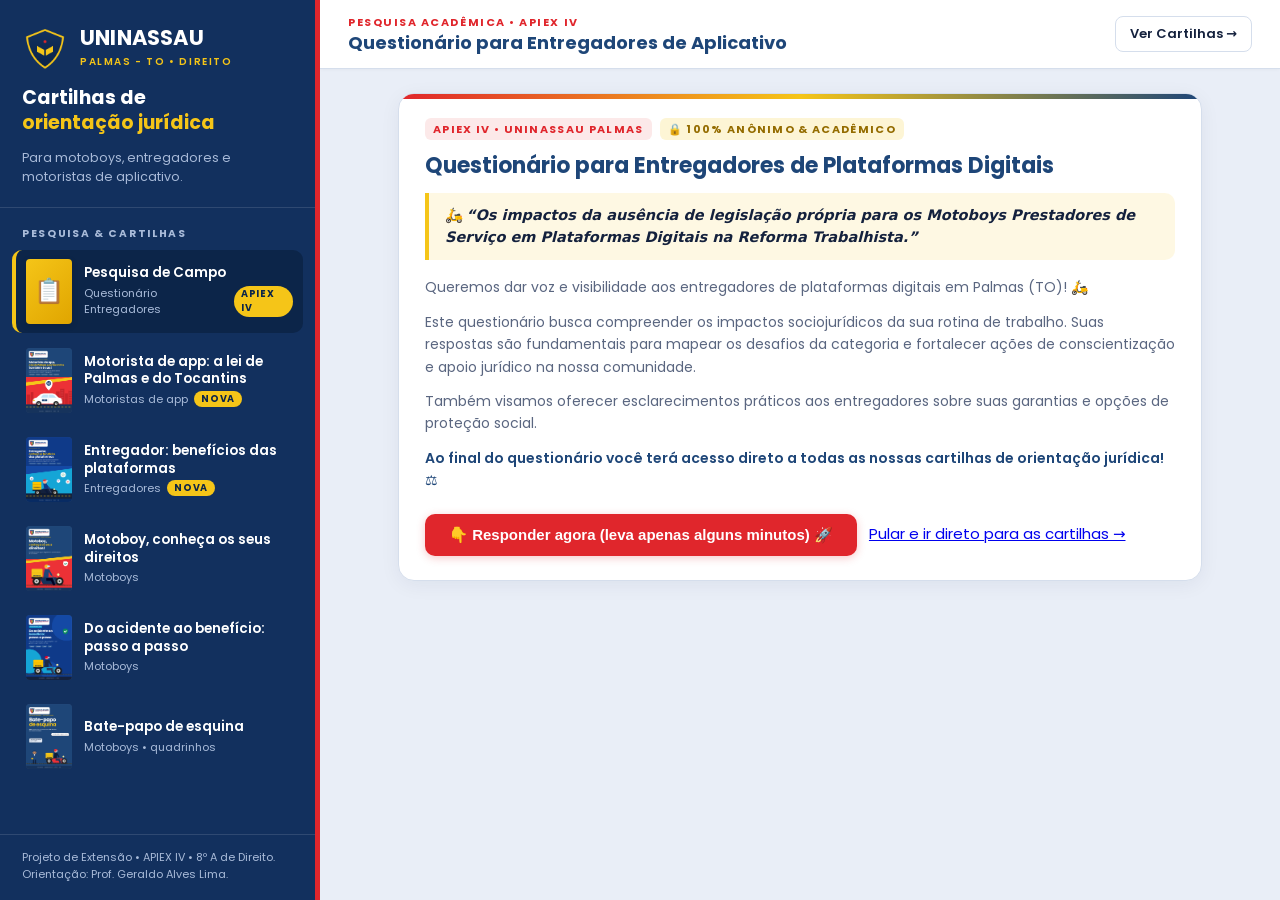
==== commit 62246152: "feat: implementar formulario nativo passo a passo com estrutura completa do forms" ====
--- a/index.html
+++ b/index.html
@@ -375,18 +375,18 @@
   display: block !important; 
 }
 
-/* ---------- Pesquisa / Google Forms View ---------- */
+/* ---------- Formulário Nativo de Pesquisa (Passo a Passo) ---------- */
 .pesquisa-view {
   display: none;
   flex-direction: column;
   gap: 20px;
-  max-width: 900px;
+  max-width: 860px;
   width: 100%;
   margin: 0 auto;
-  padding: 24px 28px 40px;
-}
-
-.pesquisa-card {
+  padding: 24px 28px 50px;
+}
+
+.pesquisa-header-card {
   background: var(--surface);
   border: 1px solid var(--line);
   border-radius: 16px;
@@ -396,11 +396,11 @@
   overflow: hidden;
 }
 
-.pesquisa-card::before {
+.pesquisa-header-card::before {
   content: '';
   position: absolute;
   top: 0; left: 0; right: 0;
-  height: 4px;
+  height: 5px;
   background: linear-gradient(90deg, var(--red), var(--yellow), var(--title));
 }
 
@@ -413,7 +413,7 @@
   font-weight: 700;
   letter-spacing: .12em;
   text-transform: uppercase;
-  margin-bottom: 10px;
+  margin-bottom: 12px;
 }
 
 .pesquisa-tag span {
@@ -428,134 +428,424 @@
   color: #946c00;
 }
 
-.pesquisa-title {
-  font-size: 21px;
+.pesquisa-main-title {
+  font-size: 22px;
   font-weight: 700;
   color: var(--title);
   margin: 0 0 10px;
   line-height: 1.3;
 }
 
-.pesquisa-theme {
-  font-size: 14px;
+.pesquisa-theme-box {
+  font-size: 14.5px;
   font-weight: 600;
   color: var(--ink);
   background: rgba(245, 197, 24, 0.12);
   border-left: 4px solid var(--yellow);
-  padding: 10px 14px;
-  border-radius: 0 8px 8px 0;
-  margin: 10px 0 14px;
-  line-height: 1.45;
-}
-
-.pesquisa-desc {
-  font-size: 13.5px;
+  padding: 12px 16px;
+  border-radius: 0 10px 10px 0;
+  margin: 12px 0 16px;
+  line-height: 1.5;
+}
+
+.pesquisa-intro-p {
+  font-size: 14px;
   color: var(--muted);
   line-height: 1.6;
-  margin: 0 0 18px;
-}
-
-.pesquisa-actions {
+  margin: 0 0 12px;
+}
+
+/* Barra de Progresso */
+.form-progress-wrap {
+  position: sticky;
+  top: 0;
+  z-index: 15;
+  background: var(--surface);
+  border: 1px solid var(--line);
+  border-radius: 14px;
+  padding: 14px 18px;
+  box-shadow: 0 4px 16px rgba(10,30,70,.06);
+}
+
+.form-progress-meta {
   display: flex;
-  flex-wrap: wrap;
+  justify-content: space-between;
+  align-items: center;
+  font-size: 12px;
+  font-weight: 600;
+  color: var(--title);
+  margin-bottom: 8px;
+}
+
+.form-progress-track {
+  width: 100%;
+  height: 8px;
+  background: var(--line);
+  border-radius: 99px;
+  overflow: hidden;
+}
+
+.form-progress-bar {
+  height: 100%;
+  background: linear-gradient(90deg, var(--red), var(--yellow));
+  border-radius: 99px;
+  width: 14%;
+  transition: width .3s ease;
+}
+
+/* Blocos e Passos */
+.form-step {
+  display: none;
+  flex-direction: column;
+  gap: 18px;
+}
+
+.form-step.active {
+  display: flex;
+  animation: fadeInStep .25s ease-out;
+}
+
+@keyframes fadeInStep {
+  from { opacity: 0; transform: translateY(6px); }
+  to { opacity: 1; transform: translateY(0); }
+}
+
+.form-block-banner {
+  background: linear-gradient(135deg, rgba(18,48,94,0.06), rgba(245,197,24,0.06));
+  border: 1px solid var(--line);
+  border-radius: 12px;
+  padding: 16px 20px;
+}
+
+.form-block-banner h3 {
+  margin: 0 0 4px;
+  font-size: 17px;
+  color: var(--title);
+}
+
+.form-block-banner p {
+  margin: 0;
+  font-size: 13px;
+  color: var(--muted);
+  line-height: 1.5;
+}
+
+/* Cartão de Pergunta */
+.q-card {
+  background: var(--surface);
+  border: 1px solid var(--line);
+  border-radius: 14px;
+  padding: 20px 22px;
+  box-shadow: 0 2px 10px rgba(10,30,70,.03);
+  transition: border-color .15s ease, box-shadow .15s ease;
+}
+
+.q-card.has-error {
+  border-color: var(--red);
+  box-shadow: 0 0 0 3px rgba(224,38,44,.15);
+}
+
+.q-header {
+  margin-bottom: 14px;
+}
+
+.q-title {
+  font-size: 15px;
+  font-weight: 600;
+  color: var(--ink);
+  line-height: 1.45;
+  margin: 0;
+}
+
+.q-req {
+  color: var(--red);
+  font-weight: 700;
+  margin-left: 3px;
+}
+
+.q-hint {
+  font-size: 12px;
+  color: var(--muted);
+  margin-top: 4px;
+}
+
+/* Opções */
+.opt-list {
+  display: flex;
+  flex-direction: column;
+  gap: 8px;
+}
+
+.opt-item {
+  display: flex;
+  align-items: center;
   gap: 12px;
+  padding: 10px 14px;
+  border-radius: 10px;
+  border: 1px solid var(--line);
+  background: var(--surface);
+  cursor: pointer;
+  transition: all .15s ease;
+  user-select: none;
+}
+
+.opt-item:hover {
+  background: rgba(18,48,94,.04);
+  border-color: rgba(18,48,94,.25);
+}
+
+.opt-item input[type="radio"],
+.opt-item input[type="checkbox"] {
+  width: 18px;
+  height: 18px;
+  accent-color: var(--red);
+  cursor: pointer;
+  flex-shrink: 0;
+}
+
+.opt-text {
+  font-size: 14px;
+  color: var(--ink);
+  flex: 1;
+}
+
+.opt-item.selected {
+  border-color: var(--red);
+  background: rgba(224, 38, 44, 0.05);
+}
+
+/* Campo "Outro:" */
+.outro-wrap {
+  display: flex;
+  flex-direction: column;
+  gap: 8px;
+  width: 100%;
+}
+
+.outro-input {
+  width: 100%;
+  border: 1px solid var(--line);
+  border-radius: 8px;
+  padding: 9px 12px;
+  font-family: inherit;
+  font-size: 13.5px;
+  background: var(--surface);
+  color: var(--ink);
+  margin-top: 6px;
+  display: none;
+}
+
+.outro-input.show {
+  display: block;
+  animation: fadeInStep .15s ease;
+}
+
+.outro-input:focus {
+  outline: none;
+  border-color: var(--title);
+  box-shadow: 0 0 0 3px rgba(30,70,120,.15);
+}
+
+/* Área de Texto Aberta (Bloco F) */
+.form-textarea {
+  width: 100%;
+  min-height: 95px;
+  border: 1px solid var(--line);
+  border-radius: 10px;
+  padding: 12px 14px;
+  font-family: inherit;
+  font-size: 14px;
+  background: var(--surface);
+  color: var(--ink);
+  resize: vertical;
+  line-height: 1.5;
+  transition: border-color .15s ease, box-shadow .15s ease;
+}
+
+.form-textarea:focus {
+  outline: none;
+  border-color: var(--title);
+  box-shadow: 0 0 0 3px rgba(30,70,120,.15);
+}
+
+/* Escala 1 a 5 (E9) */
+.scale-row {
+  display: grid;
+  grid-template-columns: repeat(5, 1fr);
+  gap: 8px;
+  margin-top: 6px;
+}
+
+.scale-btn {
+  display: flex;
+  flex-direction: column;
   align-items: center;
-}
-
-.btn-primary-form {
-  background: var(--red);
-  color: #fff !important;
+  justify-content: center;
+  padding: 12px 6px;
+  border: 1px solid var(--line);
+  border-radius: 10px;
+  background: var(--surface);
+  cursor: pointer;
+  text-align: center;
+  gap: 6px;
+  transition: all .15s ease;
+}
+
+.scale-btn:hover {
+  background: rgba(18,48,94,.04);
+}
+
+.scale-btn input {
+  display: none;
+}
+
+.scale-btn .scale-num {
+  font-size: 18px;
+  font-weight: 700;
+  color: var(--title);
+}
+
+.scale-btn .scale-label {
+  font-size: 11px;
+  color: var(--muted);
+  line-height: 1.2;
+}
+
+.scale-btn.selected {
+  border-color: var(--red);
+  background: rgba(224,38,44,.07);
+}
+.scale-btn.selected .scale-num {
+  color: var(--red);
+}
+
+/* Rodapé de Navegação do Formulário */
+.form-footer-nav {
+  position: sticky;
+  bottom: 12px;
+  z-index: 15;
+  background: var(--surface);
+  border: 1px solid var(--line);
+  border-radius: 14px;
+  padding: 14px 20px;
+  display: flex;
+  justify-content: space-between;
+  align-items: center;
+  gap: 12px;
+  box-shadow: 0 4px 20px rgba(10,30,70,.12);
+}
+
+.btn-form-prev {
+  background: var(--surface);
+  border: 1px solid var(--line);
+  color: var(--ink);
   font-weight: 600;
-  font-size: 13.5px;
+  font-size: 14px;
   padding: 10px 18px;
   border-radius: 10px;
-  text-decoration: none;
+  cursor: pointer;
+  display: inline-flex;
+  align-items: center;
+  gap: 6px;
+  transition: background .15s ease;
+}
+
+.btn-form-prev:hover {
+  background: rgba(0,0,0,.04);
+}
+
+.btn-form-next {
+  background: var(--red);
+  border: none;
+  color: #fff;
+  font-weight: 600;
+  font-size: 14px;
+  padding: 10px 22px;
+  border-radius: 10px;
+  cursor: pointer;
   display: inline-flex;
   align-items: center;
   gap: 8px;
-  border: none;
-  cursor: pointer;
+  box-shadow: 0 2px 8px rgba(224,38,44,.25);
   transition: opacity .15s ease, transform .15s ease;
-  box-shadow: 0 2px 8px rgba(224,38,44,.25);
-}
-.btn-primary-form:hover {
+}
+
+.btn-form-next:hover {
   opacity: .92;
   transform: translateY(-1px);
 }
 
-.btn-secondary-form {
+/* Tela de Conclusão / Desbloqueio */
+.success-screen {
   background: var(--surface);
-  color: var(--ink) !important;
-  font-weight: 600;
-  font-size: 13.5px;
-  padding: 10px 18px;
-  border-radius: 10px;
-  text-decoration: none;
-  display: inline-flex;
-  align-items: center;
-  gap: 8px;
   border: 1px solid var(--line);
-  transition: background .15s ease;
-}
-.btn-secondary-form:hover {
-  background: rgba(0,0,0,.04);
-}
-
-.link-skip {
-  font-size: 12.5px;
+  border-radius: 16px;
+  padding: 30px 28px;
+  box-shadow: 0 4px 24px rgba(10,30,70,.08);
+  display: none;
+  flex-direction: column;
+  gap: 20px;
+  text-align: center;
+}
+
+.success-screen.active {
+  display: flex;
+  animation: fadeInStep .3s ease;
+}
+
+.success-icon {
+  font-size: 48px;
+  margin-bottom: 4px;
+}
+
+.success-screen h2 {
+  font-size: 22px;
+  color: var(--title);
+  margin: 0;
+}
+
+.success-screen p {
+  font-size: 14.5px;
   color: var(--muted);
-  text-decoration: underline;
-  cursor: pointer;
-  margin-left: auto;
-  padding: 4px 6px;
-}
-.link-skip:hover {
-  color: var(--title);
-}
-
-.pesquisa-frame-box {
-  width: 100%;
-  border-radius: 16px;
-  overflow: hidden;
-  border: 1px solid var(--line);
-  box-shadow: 0 6px 28px rgba(10,30,70,.08);
-  background: #ffffff;
-  position: relative;
-  min-height: 850px;
-  height: 85vh;
-}
-
-.pesquisa-iframe {
-  width: 100%;
-  height: 100%;
-  min-height: 850px;
-  border: 0;
-  display: block;
-  background: #ffffff;
-}
-
-.pesquisa-completion-box {
-  background: var(--surface);
-  border: 2px dashed var(--yellow);
-  border-radius: 14px;
-  padding: 20px 24px;
+  line-height: 1.6;
+  max-width: 620px;
+  margin: 0 auto;
+}
+
+.cartilhas-preview-grid {
+  display: grid;
+  grid-template-columns: repeat(auto-fit, minmax(220px, 1fr));
+  gap: 12px;
+  margin: 16px 0;
+  text-align: left;
+}
+
+.cartilha-mini-card {
   display: flex;
   align-items: center;
-  justify-content: space-between;
-  flex-wrap: wrap;
-  gap: 16px;
-}
-
-.pesquisa-completion-box h3 {
-  margin: 0 0 4px;
-  font-size: 16px;
+  gap: 12px;
+  padding: 12px 14px;
+  border-radius: 10px;
+  border: 1px solid var(--line);
+  background: rgba(18,48,94,.03);
+  text-decoration: none;
+  color: var(--ink);
+  transition: all .15s ease;
+}
+
+.cartilha-mini-card:hover {
+  background: rgba(18,48,94,.07);
+  transform: translateY(-1px);
+}
+
+.cartilha-mini-card span {
+  font-size: 20px;
+}
+
+.cartilha-mini-card strong {
+  display: block;
+  font-size: 13px;
   color: var(--title);
-}
-
-.pesquisa-completion-box p {
-  margin: 0;
-  font-size: 12.5px;
-  color: var(--muted);
 }
 
 .nav-pesquisa-badge {
@@ -588,35 +878,29 @@
     font-size: 18px;
   }
   .pesquisa-view {
-    padding: 16px max(14px, env(safe-area-inset-right, 0px)) 30px max(14px, env(safe-area-inset-left, 0px));
-    gap: 16px;
-  }
-  .pesquisa-card {
+    padding: 14px max(14px, env(safe-area-inset-right, 0px)) 36px max(14px, env(safe-area-inset-left, 0px));
+    gap: 14px;
+  }
+  .pesquisa-header-card {
     padding: 18px 16px;
   }
-  .pesquisa-title {
+  .pesquisa-main-title {
     font-size: 18px;
   }
-  .pesquisa-frame-box {
-    min-height: 720px;
-    height: 80vh;
-  }
-  .pesquisa-iframe {
-    min-height: 720px;
-  }
-  .pesquisa-completion-box {
-    padding: 16px;
-    flex-direction: column;
-    align-items: stretch;
-  }
-  .pesquisa-completion-box button {
-    width: 100%;
-    justify-content: center;
-  }
-  .link-skip {
-    margin-left: 0;
-    width: 100%;
-    text-align: center;
+  .q-card {
+    padding: 16px 14px;
+  }
+  .scale-row {
+    gap: 4px;
+  }
+  .scale-btn {
+    padding: 10px 2px;
+  }
+  .scale-btn .scale-num {
+    font-size: 16px;
+  }
+  .scale-btn .scale-label {
+    font-size: 9.5px;
   }
 }
 
@@ -803,55 +1087,850 @@
       <div class="jump" id="jump" aria-label="Ir para a página"></div>
     </div>
     
-    <!-- Visualização da Pesquisa / Google Forms -->
+    <!-- Visualização da Pesquisa Nativa -->
     <section class="pesquisa-view" id="pesquisaView" aria-label="Pesquisa de Campo">
-      <div class="pesquisa-card">
-        <div class="pesquisa-tag">
-          <span>APIEX IV • UNINASSAU PALMAS</span>
-          <span class="badge-anon">🔒 100% Anônimo & Acadêmico</span>
-        </div>
-        <h2 class="pesquisa-title">Questionário para Entregadores de Plataformas Digitais</h2>
-        <div class="pesquisa-theme">
-          🛵 <em>“Os impactos da ausência de legislação própria para os Motoboys Prestadores de Serviço em Plataformas Digitais na Reforma Trabalhista.”</em>
-        </div>
-        <p class="pesquisa-desc">
-          Queremos dar voz e visibilidade aos entregadores de plataformas digitais em Palmas (TO)! 
-          Este questionário busca compreender a realidade de trabalho e fortalecer o apoio jurídico na nossa comunidade. 
-          Leva apenas alguns minutinhos. Preencha abaixo e destrave o acesso direto a todas as nossas cartilhas jurídicas! ⚖️
+      
+      <!-- Barra de Progresso Superior -->
+      <div class="form-progress-wrap" id="formProgressWrap">
+        <div class="form-progress-meta">
+          <span id="stepCounterText">Apresentação da Pesquisa</span>
+          <span id="stepPercentText">0%</span>
+        </div>
+        <div class="form-progress-track">
+          <div class="form-progress-bar" id="progressBar" style="width: 0%;"></div>
+        </div>
+      </div>
+
+      <!-- ETAPA 0: Apresentação e Boas-Vindas -->
+      <div class="form-step active" data-step="0">
+        <div class="pesquisa-header-card">
+          <div class="pesquisa-tag">
+            <span>APIEX IV • UNINASSAU PALMAS</span>
+            <span class="badge-anon">🔒 100% Anônimo & Acadêmico</span>
+          </div>
+          <h2 class="pesquisa-main-title">Questionário para Entregadores de Plataformas Digitais</h2>
+          <div class="pesquisa-theme-box">
+            🛵 <em>“Os impactos da ausência de legislação própria para os Motoboys Prestadores de Serviço em Plataformas Digitais na Reforma Trabalhista.”</em>
+          </div>
+          <p class="pesquisa-intro-p">
+            Queremos dar voz e visibilidade aos entregadores de plataformas digitais em Palmas (TO)! 🛵
+          </p>
+          <p class="pesquisa-intro-p">
+            Este questionário busca compreender os impactos sociojurídicos da sua rotina de trabalho. 
+            Suas respostas são fundamentais para mapear os desafios da categoria e fortalecer ações de conscientização e apoio jurídico na nossa comunidade.
+          </p>
+          <p class="pesquisa-intro-p">
+            Também visamos oferecer esclarecimentos práticos aos entregadores sobre suas garantias e opções de proteção social.
+          </p>
+          <p class="pesquisa-intro-p" style="font-weight: 600; color: var(--title);">
+            Ao final do questionário você terá acesso direto a todas as nossas cartilhas de orientação jurídica! ⚖️
+          </p>
+          <div style="margin-top: 22px; display: flex; flex-wrap: wrap; gap: 12px; align-items: center;">
+            <button type="button" class="btn-form-next" id="btnStartSurvey" style="font-size: 15px; padding: 12px 24px;">
+              👇 Responder agora (leva apenas alguns minutos) 🚀
+            </button>
+            <a href="#motorista-de-app" class="link-skip" id="linkSkipToBooks">Pular e ir direto para as cartilhas &rarr;</a>
+          </div>
+        </div>
+      </div>
+
+      <!-- ETAPA 1: Bloco A - Perfil -->
+      <div class="form-step" data-step="1">
+        <div class="form-block-banner">
+          <h3>Bloco A – Perfil</h3>
+          <p>Suas respostas são anônimas e fundamentadas na sua vivência diária. Basta selecionar a alternativa que melhor reflete a sua rotina, perfil e opiniões sobre o trabalho com entregas por aplicativo em Palmas.</p>
+        </div>
+
+        <!-- A1 -->
+        <div class="q-card" data-qid="A1">
+          <div class="q-header">
+            <h4 class="q-title">A1. Faixa etária <span class="q-req">*</span></h4>
+          </div>
+          <div class="opt-list">
+            <label class="opt-item"><input type="radio" name="A1" value="35 a 44"><span class="opt-text">35 a 44</span></label>
+            <label class="opt-item"><input type="radio" name="A1" value="até 24 anos"><span class="opt-text">até 24 anos</span></label>
+            <label class="opt-item"><input type="radio" name="A1" value="45 ou mais"><span class="opt-text">45 ou mais</span></label>
+            <label class="opt-item"><input type="radio" name="A1" value="25 a 34"><span class="opt-text">25 a 34</span></label>
+            <div class="outro-wrap">
+              <label class="opt-item"><input type="radio" name="A1" value="Outro"><span class="opt-text">Outro:</span></label>
+              <input type="text" class="outro-input" data-for="A1" placeholder="Especifique sua faixa etária...">
+            </div>
+          </div>
+        </div>
+
+        <!-- A2 -->
+        <div class="q-card" data-qid="A2">
+          <div class="q-header">
+            <h4 class="q-title">A2. Gênero (autodeclarado) <span class="q-req">*</span></h4>
+          </div>
+          <div class="opt-list">
+            <label class="opt-item"><input type="radio" name="A2" value="Prefere não informar"><span class="opt-text">Prefere não informar</span></label>
+            <label class="opt-item"><input type="radio" name="A2" value="Masculino"><span class="opt-text">Masculino</span></label>
+            <label class="opt-item"><input type="radio" name="A2" value="Feminino"><span class="opt-text">Feminino</span></label>
+            <div class="outro-wrap">
+              <label class="opt-item"><input type="radio" name="A2" value="Outro"><span class="opt-text">Outro:</span></label>
+              <input type="text" class="outro-input" data-for="A2" placeholder="Especifique...">
+            </div>
+          </div>
+        </div>
+
+        <!-- A3 -->
+        <div class="q-card" data-qid="A3">
+          <div class="q-header">
+            <h4 class="q-title">A3. Escolaridade <span class="q-req">*</span></h4>
+          </div>
+          <div class="opt-list">
+            <label class="opt-item"><input type="radio" name="A3" value="Superior incompleto ou mais"><span class="opt-text">Superior incompleto ou mais</span></label>
+            <label class="opt-item"><input type="radio" name="A3" value="Fundamental completo"><span class="opt-text">Fundamental completo</span></label>
+            <label class="opt-item"><input type="radio" name="A3" value="Fundamental incompleto"><span class="opt-text">Fundamental incompleto</span></label>
+            <label class="opt-item"><input type="radio" name="A3" value="Médio completo"><span class="opt-text">Médio completo</span></label>
+            <label class="opt-item"><input type="radio" name="A3" value="Médio incompleto"><span class="opt-text">Médio incompleto</span></label>
+            <div class="outro-wrap">
+              <label class="opt-item"><input type="radio" name="A3" value="Outro"><span class="opt-text">Outro:</span></label>
+              <input type="text" class="outro-input" data-for="A3" placeholder="Especifique sua escolaridade...">
+            </div>
+          </div>
+        </div>
+
+        <!-- A4 -->
+        <div class="q-card" data-qid="A4">
+          <div class="q-header">
+            <h4 class="q-title">A4. Em qual região de Palmas você mora? <span class="q-req">*</span></h4>
+          </div>
+          <div class="opt-list">
+            <label class="opt-item"><input type="radio" name="A4" value="Outra região de Palmas"><span class="opt-text">Outra região de Palmas</span></label>
+            <label class="opt-item"><input type="radio" name="A4" value="Outro município"><span class="opt-text">Outro município</span></label>
+            <label class="opt-item"><input type="radio" name="A4" value="Região Norte"><span class="opt-text">Região Norte</span></label>
+            <label class="opt-item"><input type="radio" name="A4" value="Taquaralto"><span class="opt-text">Taquaralto</span></label>
+            <label class="opt-item"><input type="radio" name="A4" value="Região Sul"><span class="opt-text">Região Sul</span></label>
+            <label class="opt-item"><input type="radio" name="A4" value="Plano Diretor (Centro)"><span class="opt-text">Plano Diretor (Centro)</span></label>
+            <div class="outro-wrap">
+              <label class="opt-item"><input type="radio" name="A4" value="Outro"><span class="opt-text">Outro:</span></label>
+              <input type="text" class="outro-input" data-for="A4" placeholder="Especifique o bairro ou município...">
+            </div>
+          </div>
+        </div>
+
+        <!-- A5 -->
+        <div class="q-card" data-qid="A5">
+          <div class="q-header">
+            <h4 class="q-title">A5. Tipo de veículo que usa para trabalhar <span class="q-req">*</span></h4>
+          </div>
+          <div class="opt-list">
+            <label class="opt-item"><input type="radio" name="A5" value="Moto própria"><span class="opt-text">Moto própria</span></label>
+            <label class="opt-item"><input type="radio" name="A5" value="Moto alugada"><span class="opt-text">Moto alugada</span></label>
+            <label class="opt-item"><input type="radio" name="A5" value="Moto financiada"><span class="opt-text">Moto financiada</span></label>
+            <label class="opt-item"><input type="radio" name="A5" value="Moto emprestada"><span class="opt-text">Moto emprestada</span></label>
+            <label class="opt-item"><input type="radio" name="A5" value="Bicicleta"><span class="opt-text">Bicicleta</span></label>
+            <label class="opt-item"><input type="radio" name="A5" value="Carro"><span class="opt-text">Carro</span></label>
+            <div class="outro-wrap">
+              <label class="opt-item"><input type="radio" name="A5" value="Outro"><span class="opt-text">Outro:</span></label>
+              <input type="text" class="outro-input" data-for="A5" placeholder="Especifique o veículo...">
+            </div>
+          </div>
+        </div>
+      </div>
+
+      <!-- ETAPA 2: Bloco B – Atividade, jornada e renda -->
+      <div class="form-step" data-step="2">
+        <div class="form-block-banner">
+          <h3>Bloco B – Atividade, jornada e renda</h3>
+          <p>Sua voz é essencial para fortalecer a nossa categoria e mapear os desafios e direitos dos entregadores! 🛵💨</p>
+        </div>
+
+        <!-- B1 -->
+        <div class="q-card" data-qid="B1">
+          <div class="q-header">
+            <h4 class="q-title">B1. Há quanto tempo trabalha com entregas por aplicativo? <span class="q-req">*</span></h4>
+          </div>
+          <div class="opt-list">
+            <label class="opt-item"><input type="radio" name="B1" value="Menos de 6 meses"><span class="opt-text">Menos de 6 meses</span></label>
+            <label class="opt-item"><input type="radio" name="B1" value="Mais de 3 anos"><span class="opt-text">Mais de 3 anos</span></label>
+            <label class="opt-item"><input type="radio" name="B1" value="6 meses a 1 ano"><span class="opt-text">6 meses a 1 ano</span></label>
+            <label class="opt-item"><input type="radio" name="B1" value="1 a 3 anos"><span class="opt-text">1 a 3 anos</span></label>
+            <div class="outro-wrap">
+              <label class="opt-item"><input type="radio" name="B1" value="Outro"><span class="opt-text">Outro:</span></label>
+              <input type="text" class="outro-input" data-for="B1" placeholder="Especifique o tempo...">
+            </div>
+          </div>
+        </div>
+
+        <!-- B2 (Multi-select) -->
+        <div class="q-card" data-qid="B2">
+          <div class="q-header">
+            <h4 class="q-title">B2. Em quais plataformas você trabalha? (pode marcar mais de uma) <span class="q-req">*</span></h4>
+            <div class="q-hint">Selecione todas as opções que se aplicam à sua rotina.</div>
+          </div>
+          <div class="opt-list">
+            <label class="opt-item"><input type="checkbox" name="B2" value="Uber Eats/Flash"><span class="opt-text">Uber Eats/Flash</span></label>
+            <label class="opt-item"><input type="checkbox" name="B2" value="Entrega direta para estabelecimentos"><span class="opt-text">Entrega direta para estabelecimentos</span></label>
+            <label class="opt-item"><input type="checkbox" name="B2" value="Aplicativo local"><span class="opt-text">Aplicativo local</span></label>
+            <label class="opt-item"><input type="checkbox" name="B2" value="iFood"><span class="opt-text">iFood</span></label>
+            <label class="opt-item"><input type="checkbox" name="B2" value="Rappi"><span class="opt-text">Rappi</span></label>
+            <label class="opt-item"><input type="checkbox" name="B2" value="99Food"><span class="opt-text">99Food</span></label>
+            <div class="outro-wrap">
+              <label class="opt-item"><input type="checkbox" name="B2" value="Outro"><span class="opt-text">Outro:</span></label>
+              <input type="text" class="outro-input" data-for="B2" placeholder="Outras plataformas ou aplicativos...">
+            </div>
+          </div>
+        </div>
+
+        <!-- B3 -->
+        <div class="q-card" data-qid="B3">
+          <div class="q-header">
+            <h4 class="q-title">B3. A entrega por aplicativo é: <span class="q-req">*</span></h4>
+          </div>
+          <div class="opt-list">
+            <label class="opt-item"><input type="radio" name="B3" value="Minha única fonte de renda"><span class="opt-text">Minha única fonte de renda</span></label>
+            <label class="opt-item"><input type="radio" name="B3" value="Renda complementar"><span class="opt-text">Renda complementar</span></label>
+            <label class="opt-item"><input type="radio" name="B3" value="Renda principal, com algum bico"><span class="opt-text">Renda principal, com algum bico</span></label>
+            <div class="outro-wrap">
+              <label class="opt-item"><input type="radio" name="B3" value="Outro"><span class="opt-text">Outro:</span></label>
+              <input type="text" class="outro-input" data-for="B3" placeholder="Especifique...">
+            </div>
+          </div>
+        </div>
+
+        <!-- B4 -->
+        <div class="q-card" data-qid="B4">
+          <div class="q-header">
+            <h4 class="q-title">B4. Quantas horas por dia, em média, você fica trabalhando (logado e em rota)? <span class="q-req">*</span></h4>
+          </div>
+          <div class="opt-list">
+            <label class="opt-item"><input type="radio" name="B4" value="5 a 8 h"><span class="opt-text">5 a 8 h</span></label>
+            <label class="opt-item"><input type="radio" name="B4" value="Até 4 h"><span class="opt-text">Até 4 h</span></label>
+            <label class="opt-item"><input type="radio" name="B4" value="Mais de 12 h"><span class="opt-text">Mais de 12 h</span></label>
+            <label class="opt-item"><input type="radio" name="B4" value="9 a 12 h"><span class="opt-text">9 a 12 h</span></label>
+            <div class="outro-wrap">
+              <label class="opt-item"><input type="radio" name="B4" value="Outro"><span class="opt-text">Outro:</span></label>
+              <input type="text" class="outro-input" data-for="B4" placeholder="Especifique as horas...">
+            </div>
+          </div>
+        </div>
+
+        <!-- B5 -->
+        <div class="q-card" data-qid="B5">
+          <div class="q-header">
+            <h4 class="q-title">B5. Quantos dias por semana trabalha? <span class="q-req">*</span></h4>
+          </div>
+          <div class="opt-list">
+            <label class="opt-item"><input type="radio" name="B5" value="1 a 3"><span class="opt-text">1 a 3</span></label>
+            <label class="opt-item"><input type="radio" name="B5" value="4 a 5"><span class="opt-text">4 a 5</span></label>
+            <label class="opt-item"><input type="radio" name="B5" value="6"><span class="opt-text">6</span></label>
+            <label class="opt-item"><input type="radio" name="B5" value="7"><span class="opt-text">7</span></label>
+            <div class="outro-wrap">
+              <label class="opt-item"><input type="radio" name="B5" value="Outro"><span class="opt-text">Outro:</span></label>
+              <input type="text" class="outro-input" data-for="B5" placeholder="Especifique...">
+            </div>
+          </div>
+        </div>
+
+        <!-- B6 -->
+        <div class="q-card" data-qid="B6">
+          <div class="q-header">
+            <h4 class="q-title">B6. Quanto você ganha por mês, em média, já descontados combustível, manutenção e aluguel da moto? <span class="q-req">*</span></h4>
+          </div>
+          <div class="opt-list">
+            <label class="opt-item"><input type="radio" name="B6" value="Menos de 1 salário mínimo"><span class="opt-text">Menos de 1 salário mínimo</span></label>
+            <label class="opt-item"><input type="radio" name="B6" value="1 a 2 salários"><span class="opt-text">1 a 2 salários</span></label>
+            <label class="opt-item"><input type="radio" name="B6" value="2 a 3 salários"><span class="opt-text">2 a 3 salários</span></label>
+            <label class="opt-item"><input type="radio" name="B6" value="Mais de 3 salários"><span class="opt-text">Mais de 3 salários</span></label>
+            <label class="opt-item"><input type="radio" name="B6" value="Prefere não informar"><span class="opt-text">Prefere não informar</span></label>
+            <div class="outro-wrap">
+              <label class="opt-item"><input type="radio" name="B6" value="Outro"><span class="opt-text">Outro:</span></label>
+              <input type="text" class="outro-input" data-for="B6" placeholder="Especifique a média...">
+            </div>
+          </div>
+        </div>
+
+        <!-- B7 -->
+        <div class="q-card" data-qid="B7">
+          <div class="q-header">
+            <h4 class="q-title">B7. Você consegue tirar folga ou descanso quando precisa (doença, família, cansaço)? <span class="q-req">*</span></h4>
+          </div>
+          <div class="opt-list">
+            <label class="opt-item"><input type="radio" name="B7" value="Sempre"><span class="opt-text">Sempre</span></label>
+            <label class="opt-item"><input type="radio" name="B7" value="Às vezes"><span class="opt-text">Às vezes</span></label>
+            <label class="opt-item"><input type="radio" name="B7" value="Raramente"><span class="opt-text">Raramente</span></label>
+            <label class="opt-item"><input type="radio" name="B7" value="Nunca"><span class="opt-text">Nunca</span></label>
+            <div class="outro-wrap">
+              <label class="opt-item"><input type="radio" name="B7" value="Outro"><span class="opt-text">Outro:</span></label>
+              <input type="text" class="outro-input" data-for="B7" placeholder="Especifique...">
+            </div>
+          </div>
+        </div>
+
+        <!-- B8 -->
+        <div class="q-card" data-qid="B8">
+          <div class="q-header">
+            <h4 class="q-title">B8. Já teve a conta bloqueada, suspensa ou desativada pela plataforma? <span class="q-req">*</span></h4>
+          </div>
+          <div class="opt-list">
+            <label class="opt-item"><input type="radio" name="B8" value="Não"><span class="opt-text">Não</span></label>
+            <label class="opt-item"><input type="radio" name="B8" value="Sim, e consegui resolver"><span class="opt-text">Sim, e consegui resolver</span></label>
+            <label class="opt-item"><input type="radio" name="B8" value="Sim, e não consegui resolver"><span class="opt-text">Sim, e não consegui resolver</span></label>
+            <div class="outro-wrap">
+              <label class="opt-item"><input type="radio" name="B8" value="Outro"><span class="opt-text">Outro:</span></label>
+              <input type="text" class="outro-input" data-for="B8" placeholder="Especifique como foi...">
+            </div>
+          </div>
+        </div>
+      </div>
+
+      <!-- ETAPA 3: Bloco C – Segurança e acidentes -->
+      <div class="form-step" data-step="3">
+        <div class="form-block-banner">
+          <h3>Bloco C – Segurança e acidentes</h3>
+          <p>Sua participação é indispensável! 📚💨</p>
+        </div>
+
+        <!-- C1 -->
+        <div class="q-card" data-qid="C1">
+          <div class="q-header">
+            <h4 class="q-title">C1. Nos últimos 12 meses, você sofreu algum acidente (queda, batida, atropelamento) durante o trabalho? <span class="q-req">*</span></h4>
+            <div class="q-hint">(Se respondeu "Não", pule para C6.)</div>
+          </div>
+          <div class="opt-list">
+            <label class="opt-item"><input type="radio" name="C1" value="Não"><span class="opt-text">Não</span></label>
+            <label class="opt-item"><input type="radio" name="C1" value="Sim, sem lesão"><span class="opt-text">Sim, sem lesão</span></label>
+            <label class="opt-item"><input type="radio" name="C1" value="Sim, com lesão leve"><span class="opt-text">Sim, com lesão leve</span></label>
+            <label class="opt-item"><input type="radio" name="C1" value="Sim, com lesão grave ou afastamento"><span class="opt-text">Sim, com lesão grave ou afastamento</span></label>
+            <div class="outro-wrap">
+              <label class="opt-item"><input type="radio" name="C1" value="Outro"><span class="opt-text">Outro:</span></label>
+              <input type="text" class="outro-input" data-for="C1" placeholder="Especifique...">
+            </div>
+          </div>
+        </div>
+
+        <!-- Grupo de Acidentes C2-C5 (Condicional) -->
+        <div id="grupoAcidenteC2C5" style="display: flex; flex-direction: column; gap: 18px;">
+          <!-- C2 -->
+          <div class="q-card" data-qid="C2">
+            <div class="q-header">
+              <h4 class="q-title">C2. Depois do acidente, você procurou atendimento médico no mesmo dia? <span class="q-req">*</span></h4>
+            </div>
+            <div class="opt-list">
+              <label class="opt-item"><input type="radio" name="C2" value="Sim"><span class="opt-text">Sim</span></label>
+              <label class="opt-item"><input type="radio" name="C2" value="Não"><span class="opt-text">Não</span></label>
+              <label class="opt-item"><input type="radio" name="C2" value="Só dias depois"><span class="opt-text">Só dias depois</span></label>
+              <div class="outro-wrap">
+                <label class="opt-item"><input type="radio" name="C2" value="Outro"><span class="opt-text">Outro:</span></label>
+                <input type="text" class="outro-input" data-for="C2" placeholder="Especifique...">
+              </div>
+            </div>
+          </div>
+
+          <!-- C3 -->
+          <div class="q-card" data-qid="C3">
+            <div class="q-header">
+              <h4 class="q-title">C3. Fez boletim de ocorrência? <span class="q-req">*</span></h4>
+            </div>
+            <div class="opt-list">
+              <label class="opt-item"><input type="radio" name="C3" value="Sim"><span class="opt-text">Sim</span></label>
+              <label class="opt-item"><input type="radio" name="C3" value="Não"><span class="opt-text">Não</span></label>
+              <label class="opt-item"><input type="radio" name="C3" value="Não sabia que devia"><span class="opt-text">Não sabia que devia</span></label>
+              <div class="outro-wrap">
+                <label class="opt-item"><input type="radio" name="C3" value="Outro"><span class="opt-text">Outro:</span></label>
+                <input type="text" class="outro-input" data-for="C3" placeholder="Especifique...">
+              </div>
+            </div>
+          </div>
+
+          <!-- C4 -->
+          <div class="q-card" data-qid="C4">
+            <div class="q-header">
+              <h4 class="q-title">C4. Ficou sem trabalhar por causa do acidente? <span class="q-req">*</span></h4>
+            </div>
+            <div class="opt-list">
+              <label class="opt-item"><input type="radio" name="C4" value="Não"><span class="opt-text">Não</span></label>
+              <label class="opt-item"><input type="radio" name="C4" value="Até 15 dias"><span class="opt-text">Até 15 dias</span></label>
+              <label class="opt-item"><input type="radio" name="C4" value="Mais de 15 dias"><span class="opt-text">Mais de 15 dias</span></label>
+              <div class="outro-wrap">
+                <label class="opt-item"><input type="radio" name="C4" value="Outro"><span class="opt-text">Outro:</span></label>
+                <input type="text" class="outro-input" data-for="C4" placeholder="Especifique...">
+              </div>
+            </div>
+          </div>
+
+          <!-- C5 -->
+          <div class="q-card" data-qid="C5">
+            <div class="q-header">
+              <h4 class="q-title">C5. Quem arcou com os prejuízos (conserto da moto, remédios, renda perdida)? <span class="q-req">*</span></h4>
+            </div>
+            <div class="opt-list">
+              <label class="opt-item"><input type="radio" name="C5" value="Eu mesmo"><span class="opt-text">Eu mesmo</span></label>
+              <label class="opt-item"><input type="radio" name="C5" value="Quem causou o acidente / seguro dele"><span class="opt-text">Quem causou o acidente / seguro dele</span></label>
+              <label class="opt-item"><input type="radio" name="C5" value="A plataforma"><span class="opt-text">A plataforma</span></label>
+              <label class="opt-item"><input type="radio" name="C5" value="INSS ou seguro obrigatório"><span class="opt-text">INSS ou seguro obrigatório</span></label>
+              <label class="opt-item"><input type="radio" name="C5" value="Família ou amigos"><span class="opt-text">Família ou amigos</span></label>
+              <label class="opt-item"><input type="radio" name="C5" value="Ninguém resolveu"><span class="opt-text">Ninguém resolveu</span></label>
+              <div class="outro-wrap">
+                <label class="opt-item"><input type="radio" name="C5" value="Outro"><span class="opt-text">Outro:</span></label>
+                <input type="text" class="outro-input" data-for="C5" placeholder="Especifique quem arcou...">
+              </div>
+            </div>
+          </div>
+        </div>
+
+        <!-- C6 -->
+        <div class="q-card" data-qid="C6">
+          <div class="q-header">
+            <h4 class="q-title">C6. A plataforma oferece algum tipo de seguro ou apoio em caso de acidente? <span class="q-req">*</span></h4>
+          </div>
+          <div class="opt-list">
+            <label class="opt-item"><input type="radio" name="C6" value="Sim, e já usei"><span class="opt-text">Sim, e já usei</span></label>
+            <label class="opt-item"><input type="radio" name="C6" value="Sim, mas nunca usei"><span class="opt-text">Sim, mas nunca usei</span></label>
+            <label class="opt-item"><input type="radio" name="C6" value="Não oferece"><span class="opt-text">Não oferece</span></label>
+            <label class="opt-item"><input type="radio" name="C6" value="Não sei"><span class="opt-text">Não sei</span></label>
+          </div>
+        </div>
+
+        <!-- C7 -->
+        <div class="q-card" data-qid="C7">
+          <div class="q-header">
+            <h4 class="q-title">C7. Você usa equipamentos de proteção (capacete, jaqueta, luvas)? <span class="q-req">*</span></h4>
+          </div>
+          <div class="opt-list">
+            <label class="opt-item"><input type="radio" name="C7" value="Sempre"><span class="opt-text">Sempre</span></label>
+            <label class="opt-item"><input type="radio" name="C7" value="Às vezes"><span class="opt-text">Às vezes</span></label>
+            <label class="opt-item"><input type="radio" name="C7" value="Raramente"><span class="opt-text">Raramente</span></label>
+            <label class="opt-item"><input type="radio" name="C7" value="Nunca"><span class="opt-text">Nunca</span></label>
+          </div>
+        </div>
+
+        <!-- C8 -->
+        <div class="q-card" data-qid="C8">
+          <div class="q-header">
+            <h4 class="q-title">C8. Já foi vítima de assalto ou violência durante entregas? <span class="q-req">*</span></h4>
+          </div>
+          <div class="opt-list">
+            <label class="opt-item"><input type="radio" name="C8" value="Não"><span class="opt-text">Não</span></label>
+            <label class="opt-item"><input type="radio" name="C8" value="Sim, uma vez"><span class="opt-text">Sim, uma vez</span></label>
+            <label class="opt-item"><input type="radio" name="C8" value="Sim, mais de uma vez"><span class="opt-text">Sim, mais de uma vez</span></label>
+            <div class="outro-wrap">
+              <label class="opt-item"><input type="radio" name="C8" value="Outro"><span class="opt-text">Outro:</span></label>
+              <input type="text" class="outro-input" data-for="C8" placeholder="Especifique...">
+            </div>
+          </div>
+        </div>
+      </div>
+
+      <!-- ETAPA 4: Bloco D – Previdência e proteção social -->
+      <div class="form-step" data-step="4">
+        <div class="form-block-banner">
+          <h3>Bloco D – Previdência e proteção social</h3>
+          <p>A sua contribuição até aqui é o que dá força a este mapeamento. 😆</p>
+        </div>
+
+        <!-- D1 -->
+        <div class="q-card" data-qid="D1">
+          <div class="q-header">
+            <h4 class="q-title">D1. Você contribui para o INSS atualmente? <span class="q-req">*</span></h4>
+          </div>
+          <div class="opt-list">
+            <label class="opt-item"><input type="radio" name="D1" value="Sim, como MEI"><span class="opt-text">Sim, como MEI</span></label>
+            <label class="opt-item"><input type="radio" name="D1" value="Sim, como autônomo/contribuinte individual"><span class="opt-text">Sim, como autônomo/contribuinte individual</span></label>
+            <label class="opt-item"><input type="radio" name="D1" value="Tenho outro emprego com carteira assinada"><span class="opt-text">Tenho outro emprego com carteira assinada</span></label>
+            <label class="opt-item"><input type="radio" name="D1" value="Não contribuo"><span class="opt-text">Não contribuo</span></label>
+            <div class="outro-wrap">
+              <label class="opt-item"><input type="radio" name="D1" value="Outro"><span class="opt-text">Outro:</span></label>
+              <input type="text" class="outro-input" data-for="D1" placeholder="Especifique...">
+            </div>
+          </div>
+        </div>
+
+        <!-- D2 -->
+        <div class="q-card" data-qid="D2">
+          <div class="q-header">
+            <h4 class="q-title">D2. Se não contribui, qual o principal motivo? <span class="q-req">*</span></h4>
+          </div>
+          <div class="opt-list">
+            <label class="opt-item"><input type="radio" name="D2" value="Falta de dinheiro"><span class="opt-text">Falta de dinheiro</span></label>
+            <label class="opt-item"><input type="radio" name="D2" value="Não acho necessário"><span class="opt-text">Não acho necessário</span></label>
+            <label class="opt-item"><input type="radio" name="D2" value="Não sei como fazer"><span class="opt-text">Não sei como fazer</span></label>
+            <label class="opt-item"><input type="radio" name="D2" value="Não confio no sistema"><span class="opt-text">Não confio no sistema</span></label>
+            <label class="opt-item"><input type="radio" name="D2" value="Não se aplica (contribuo)"><span class="opt-text">Não se aplica (contribuo)</span></label>
+            <div class="outro-wrap">
+              <label class="opt-item"><input type="radio" name="D2" value="Outro"><span class="opt-text">Outro:</span></label>
+              <input type="text" class="outro-input" data-for="D2" placeholder="Especifique o motivo...">
+            </div>
+          </div>
+        </div>
+
+        <!-- D3 -->
+        <div class="q-card" data-qid="D3">
+          <div class="q-header">
+            <h4 class="q-title">D3. Você sabe o que é "qualidade de segurado" (estar em dia com o INSS para ter direito a benefícios)? <span class="q-req">*</span></h4>
+          </div>
+          <div class="opt-list">
+            <label class="opt-item"><input type="radio" name="D3" value="Sim, sei bem"><span class="opt-text">Sim, sei bem</span></label>
+            <label class="opt-item"><input type="radio" name="D3" value="Já ouvi falar, mas não sei explica"><span class="opt-text">Já ouvi falar, mas não sei explica</span></label>
+            <label class="opt-item"><input type="radio" name="D3" value="Não sei"><span class="opt-text">Não sei</span></label>
+            <div class="outro-wrap">
+              <label class="opt-item"><input type="radio" name="D3" value="Outro"><span class="opt-text">Outro:</span></label>
+              <input type="text" class="outro-input" data-for="D3" placeholder="Especifique...">
+            </div>
+          </div>
+        </div>
+
+        <!-- D4 -->
+        <div class="q-card" data-qid="D4">
+          <div class="q-header">
+            <h4 class="q-title">D4. Você já pediu algum benefício ao INSS (como auxílio por incapacidade temporária, antigo auxílio-doença)? <span class="q-req">*</span></h4>
+          </div>
+          <div class="opt-list">
+            <label class="opt-item"><input type="radio" name="D4" value="Nunca precisei"><span class="opt-text">Nunca precisei</span></label>
+            <label class="opt-item"><input type="radio" name="D4" value="Pedi e recebi"><span class="opt-text">Pedi e recebi</span></label>
+            <label class="opt-item"><input type="radio" name="D4" value="Pedi e foi negado"><span class="opt-text">Pedi e foi negado</span></label>
+            <label class="opt-item"><input type="radio" name="D4" value="Precisei, mas não pedi"><span class="opt-text">Precisei, mas não pedi</span></label>
+          </div>
+        </div>
+
+        <!-- D5 -->
+        <div class="q-card" data-qid="D5">
+          <div class="q-header">
+            <h4 class="q-title">D5. Você sabe o que é o SPVAT, o seguro obrigatório de trânsito que substituiu o DPVAT? <span class="q-req">*</span></h4>
+          </div>
+          <div class="opt-list">
+            <label class="opt-item"><input type="radio" name="D5" value="Sim, já usei"><span class="opt-text">Sim, já usei</span></label>
+            <label class="opt-item"><input type="radio" name="D5" value="Sei o que é, mas nunca usei"><span class="opt-text">Sei o que é, mas nunca usei</span></label>
+            <label class="opt-item"><input type="radio" name="D5" value="Não conheço"><span class="opt-text">Não conheço</span></label>
+          </div>
+        </div>
+
+        <!-- D6 -->
+        <div class="q-card" data-qid="D6">
+          <div class="q-header">
+            <h4 class="q-title">D6. Você tem algum plano ou seguro particular (saúde, vida, acidentes pessoais)? <span class="q-req">*</span></h4>
+          </div>
+          <div class="opt-list">
+            <label class="opt-item"><input type="radio" name="D6" value="Sim"><span class="opt-text">Sim</span></label>
+            <label class="opt-item"><input type="radio" name="D6" value="Não"><span class="opt-text">Não</span></label>
+          </div>
+        </div>
+      </div>
+
+      <!-- ETAPA 5: Bloco E – Percepção sobre direitos e vínculo com a plataforma -->
+      <div class="form-step" data-step="5">
+        <div class="form-block-banner">
+          <h3>Bloco E – Percepção sobre direitos e vínculo com a plataforma</h3>
+          <p>Estamos cada vez mais próximos da linha de chegada e, logo ao final, você terá acesso direto às cartilhas de informações jurídicas preparadas especialmente para fortalecer a nossa categoria e garantir os nossos direitos! 🛵⚖️</p>
+        </div>
+
+        <!-- E1 -->
+        <div class="q-card" data-qid="E1">
+          <div class="q-header">
+            <h4 class="q-title">E1. Como você se considera hoje? <span class="q-req">*</span></h4>
+          </div>
+          <div class="opt-list">
+            <label class="opt-item"><input type="radio" name="E1" value="Autônomo"><span class="opt-text">Autônomo</span></label>
+            <label class="opt-item"><input type="radio" name="E1" value="Empregado da plataforma, na prática"><span class="opt-text">Empregado da plataforma, na prática</span></label>
+            <label class="opt-item"><input type="radio" name="E1" value="Parceiro ou prestador de serviço"><span class="opt-text">Parceiro ou prestador de serviço</span></label>
+            <label class="opt-item"><input type="radio" name="E1" value="Não sei dizer"><span class="opt-text">Não sei dizer</span></label>
+          </div>
+        </div>
+
+        <!-- E3 (Multi-select até 3) -->
+        <div class="q-card" data-qid="E3">
+          <div class="q-header">
+            <h4 class="q-title">E3. Quais destes direitos você considera mais importantes? Escolha até 3. <span class="q-req">*</span></h4>
+            <div class="q-hint" id="hintE3">Selecione no máximo 3 opções (0 selecionadas).</div>
+          </div>
+          <div class="opt-list">
+            <label class="opt-item"><input type="checkbox" name="E3" value="Seguro contra acidentes"><span class="opt-text">Seguro contra acidentes</span></label>
+            <label class="opt-item"><input type="checkbox" name="E3" value="Auxílio em caso de doença"><span class="opt-text">Auxílio em caso de doença</span></label>
+            <label class="opt-item"><input type="checkbox" name="E3" value="Aposentadoria"><span class="opt-text">Aposentadoria</span></label>
+            <label class="opt-item"><input type="checkbox" name="E3" value="Valor mínimo por entrega ou hora"><span class="opt-text">Valor mínimo por entrega ou hora</span></label>
+            <label class="opt-item"><input type="checkbox" name="E3" value="Férias e descanso remunerado"><span class="opt-text">Férias e descanso remunerado</span></label>
+            <label class="opt-item"><input type="checkbox" name="E3" value="Adicional de periculosidade (30%)"><span class="opt-text">Adicional de periculosidade (30%)</span></label>
+            <label class="opt-item"><input type="checkbox" name="E3" value="Transparência nas regras e nos bloqueios"><span class="opt-text">Transparência nas regras e nos bloqueios</span></label>
+            <div class="outro-wrap">
+              <label class="opt-item"><input type="checkbox" name="E3" value="Outro"><span class="opt-text">Outro:</span></label>
+              <input type="text" class="outro-input" data-for="E3" placeholder="Outro direito prioritário...">
+            </div>
+          </div>
+        </div>
+
+        <!-- E4 -->
+        <div class="q-card" data-qid="E4">
+          <div class="q-header">
+            <h4 class="q-title">E4. Você sabe que a lei reconhece o trabalho de motociclista como atividade perigosa (adicional de 30% para quem tem carteira assinada)? <span class="q-req">*</span></h4>
+          </div>
+          <div class="opt-list">
+            <label class="opt-item"><input type="radio" name="E4" value="Sim"><span class="opt-text">Sim</span></label>
+            <label class="opt-item"><input type="radio" name="E4" value="Já ouvi falar"><span class="opt-text">Já ouvi falar</span></label>
+            <label class="opt-item"><input type="radio" name="E4" value="Não sabia"><span class="opt-text">Não sabia</span></label>
+            <div class="outro-wrap">
+              <label class="opt-item"><input type="radio" name="E4" value="Outro"><span class="opt-text">Outro:</span></label>
+              <input type="text" class="outro-input" data-for="E4" placeholder="Especifique...">
+            </div>
+          </div>
+        </div>
+
+        <!-- E5 -->
+        <div class="q-card" data-qid="E5">
+          <div class="q-header">
+            <h4 class="q-title">E5. Você acompanha notícias sobre a regulamentação do trabalho por aplicativo (decisões do STF, projetos de lei)? <span class="q-req">*</span></h4>
+          </div>
+          <div class="opt-list">
+            <label class="opt-item"><input type="radio" name="E5" value="Acompanho de perto"><span class="opt-text">Acompanho de perto</span></label>
+            <label class="opt-item"><input type="radio" name="E5" value="Acompanho às vezes"><span class="opt-text">Acompanho às vezes</span></label>
+            <label class="opt-item"><input type="radio" name="E5" value="Já ouvi falar, mas não acompanho"><span class="opt-text">Já ouvi falar, mas não acompanho</span></label>
+            <label class="opt-item"><input type="radio" name="E5" value="Não sei do que se trata"><span class="opt-text">Não sei do que se trata</span></label>
+            <div class="outro-wrap">
+              <label class="opt-item"><input type="radio" name="E5" value="Outro"><span class="opt-text">Outro:</span></label>
+              <input type="text" class="outro-input" data-for="E5" placeholder="Especifique...">
+            </div>
+          </div>
+        </div>
+
+        <!-- E6 -->
+        <div class="q-card" data-qid="E6">
+          <div class="q-header">
+            <h4 class="q-title">E6. Você sabe onde buscar orientação jurídica gratuita (Defensoria Pública, sindicato, INSS)? <span class="q-req">*</span></h4>
+          </div>
+          <div class="opt-list">
+            <label class="opt-item"><input type="radio" name="E6" value="Sim, já procurei"><span class="opt-text">Sim, já procurei</span></label>
+            <label class="opt-item"><input type="radio" name="E6" value="Sei, mas nunca procurei"><span class="opt-text">Sei, mas nunca procurei</span></label>
+            <label class="opt-item"><input type="radio" name="E6" value="Não sei"><span class="opt-text">Não sei</span></label>
+          </div>
+        </div>
+
+        <!-- E7 -->
+        <div class="q-card" data-qid="E7">
+          <div class="q-header">
+            <h4 class="q-title">E7. Você tem acesso ou costuma utilizar benefícios oferecidos pelas plataformas (como antecipação de repasses sem taxa, escolha de rotas/destino ou programas de recompensas)? <span class="q-req">*</span></h4>
+          </div>
+          <div class="opt-list">
+            <label class="opt-item"><input type="radio" name="E7" value="Sim, uso com frequência"><span class="opt-text">Sim, uso com frequência</span></label>
+            <label class="opt-item"><input type="radio" name="E7" value="Sim, mas raramente"><span class="opt-text">Sim, mas raramente</span></label>
+            <label class="opt-item"><input type="radio" name="E7" value="Não uso / não tenho acesso"><span class="opt-text">Não uso / não tenho acesso</span></label>
+            <label class="opt-item"><input type="radio" name="E7" value="Não sabia que existiam"><span class="opt-text">Não sabia que existiam</span></label>
+            <div class="outro-wrap">
+              <label class="opt-item"><input type="radio" name="E7" value="Outro"><span class="opt-text">Outro:</span></label>
+              <input type="text" class="outro-input" data-for="E7" placeholder="Especifique...">
+            </div>
+          </div>
+        </div>
+
+        <!-- E8 -->
+        <div class="q-card" data-qid="E8">
+          <div class="q-header">
+            <h4 class="q-title">E8. Em caso de acidente ou incapacidade de trabalhar, você tem conhecimento sobre as coberturas de seguro ou auxílios oferecidos pelas plataformas? <span class="q-req">*</span></h4>
+          </div>
+          <div class="opt-list">
+            <label class="opt-item"><input type="radio" name="E8" value="Sim, sei como funciona e quais os valores/prazos"><span class="opt-text">Sim, sei como funciona e quais os valores/prazos</span></label>
+            <label class="opt-item"><input type="radio" name="E8" value="Sei que existe, mas não sei como acionar"><span class="opt-text">Sei que existe, mas não sei como acionar</span></label>
+            <label class="opt-item"><input type="radio" name="E8" value="Acho que a plataforma não oferece nada"><span class="opt-text">Acho que a plataforma não oferece nada</span></label>
+            <label class="opt-item"><input type="radio" name="E8" value="Não sei informar"><span class="opt-text">Não sei informar</span></label>
+          </div>
+        </div>
+
+        <!-- E9 Escala 1 a 5 -->
+        <div class="q-card" data-qid="E9">
+          <div class="q-header">
+            <h4 class="q-title">E9. Em uma escala de 1 a 5, quanto você se sente protegido(a) hoje em seu trabalho? <span class="q-req">*</span></h4>
+          </div>
+          <div class="scale-row">
+            <label class="scale-btn">
+              <input type="radio" name="E9" value="1">
+              <span class="scale-num">1</span>
+              <span class="scale-label">Nada protegido</span>
+            </label>
+            <label class="scale-btn">
+              <input type="radio" name="E9" value="2">
+              <span class="scale-num">2</span>
+              <span class="scale-label">Um pouco</span>
+            </label>
+            <label class="scale-btn">
+              <input type="radio" name="E9" value="3">
+              <span class="scale-num">3</span>
+              <span class="scale-label">Parcialmente</span>
+            </label>
+            <label class="scale-btn">
+              <input type="radio" name="E9" value="4">
+              <span class="scale-num">4</span>
+              <span class="scale-label">Protegido</span>
+            </label>
+            <label class="scale-btn">
+              <input type="radio" name="E9" value="5">
+              <span class="scale-num">5</span>
+              <span class="scale-label">Totalmente protegido</span>
+            </label>
+          </div>
+        </div>
+      </div>
+
+      <!-- ETAPA 6: Bloco F – Perguntas abertas -->
+      <div class="form-step" data-step="6">
+        <div class="form-block-banner">
+          <h3>Bloco F – Perguntas abertas</h3>
+          <p>Queremos ouvir a sua história! Conte pra gente a sua experiência.</p>
+          <p style="margin-top: 8px;">Sua vivência nas ruas é única e fundamental para entendermos o dia a dia real dos entregadores em Palmas. Aproveite este espaço para escrever sobre seus desafios, histórias e relatos. Cada detalhe que você compartilha nos ajuda a construir um panorama completo e fortalecer a luta pelos nossos direitos. Escreva com suas palavras e faça parte desta mudança! 🛵✍️</p>
+        </div>
+
+        <!-- F1 -->
+        <div class="q-card" data-qid="F1">
+          <div class="q-header">
+            <h4 class="q-title">F1. Qual é a maior dificuldade do seu dia a dia como entregador em Palmas? <span class="q-req">*</span></h4>
+          </div>
+          <textarea class="form-textarea" name="F1" rows="3" placeholder="Sua resposta..."></textarea>
+        </div>
+
+        <!-- F2 -->
+        <div class="q-card" data-qid="F2">
+          <div class="q-header">
+            <h4 class="q-title">F2. Se você pudesse mudar uma regra da plataforma ou da lei, qual seria? <span class="q-req">*</span></h4>
+          </div>
+          <textarea class="form-textarea" name="F2" rows="3" placeholder="Sua resposta..."></textarea>
+        </div>
+
+        <!-- F3 -->
+        <div class="q-card" data-qid="F3">
+          <div class="q-header">
+            <h4 class="q-title">F3. Você conhece algum colega que sofreu acidente e ficou sem amparo? O que aconteceu? (sem citar nomes) <span class="q-req">*</span></h4>
+          </div>
+          <textarea class="form-textarea" name="F3" rows="3" placeholder="Sua resposta..."></textarea>
+        </div>
+
+        <!-- F4 -->
+        <div class="q-card" data-qid="F4">
+          <div class="q-header">
+            <h4 class="q-title">F4. Que informação jurídica você gostaria de receber e ainda não encontrou? <span class="q-req">*</span></h4>
+          </div>
+          <textarea class="form-textarea" name="F4" rows="3" placeholder="Sua resposta..."></textarea>
+        </div>
+
+        <!-- F5 -->
+        <div class="q-card" data-qid="F5">
+          <div class="q-header">
+            <h4 class="q-title">F5. Quais benefícios as plataformas de entrega fornecem para os motoboys? <span class="q-req">*</span></h4>
+          </div>
+          <textarea class="form-textarea" name="F5" rows="3" placeholder="Sua resposta..."></textarea>
+        </div>
+      </div>
+
+      <!-- ETAPA 7: Bloco G – Habitação e Situação Familiar -->
+      <div class="form-step" data-step="7">
+        <div class="form-block-banner">
+          <h3>Bloco G – Habitação e Situação Familiar</h3>
+          <p>Responda a esta etapa e destrave o acesso imediato ao nosso material exclusivo com orientações jurídicas práticas para o seu dia a dia nas ruas. 🛵 🛣️</p>
+        </div>
+
+        <!-- G1 -->
+        <div class="q-card" data-qid="G1">
+          <div class="q-header">
+            <h4 class="q-title">G1. Qual é a sua situação de moradia atual? <span class="q-req">*</span></h4>
+          </div>
+          <div class="opt-list">
+            <label class="opt-item"><input type="radio" name="G1" value="Casa própria (quitada)"><span class="opt-text">Casa própria (quitada)</span></label>
+            <label class="opt-item"><input type="radio" name="G1" value="Casa própria (financiada)"><span class="opt-text">Casa própria (financiada)</span></label>
+            <label class="opt-item"><input type="radio" name="G1" value="Alugada"><span class="opt-text">Alugada</span></label>
+            <label class="opt-item"><input type="radio" name="G1" value="Mora de favor / cedida"><span class="opt-text">Mora de favor / cedida</span></label>
+            <div class="outro-wrap">
+              <label class="opt-item"><input type="radio" name="G1" value="Outro"><span class="opt-text">Outro:</span></label>
+              <input type="text" class="outro-input" data-for="G1" placeholder="Especifique a situação...">
+            </div>
+          </div>
+        </div>
+
+        <!-- G2 -->
+        <div class="q-card" data-qid="G2">
+          <div class="q-header">
+            <h4 class="q-title">G2. Você possui dependentes que sustentam a sua renda (filhos, pais, cônjuge)? <span class="q-req">*</span></h4>
+          </div>
+          <div class="opt-list">
+            <label class="opt-item"><input type="radio" name="G2" value="Não"><span class="opt-text">Não</span></label>
+            <label class="opt-item"><input type="radio" name="G2" value="Sim, 1 dependente"><span class="opt-text">Sim, 1 dependente</span></label>
+            <label class="opt-item"><input type="radio" name="G2" value="Sim, 2 dependentes"><span class="opt-text">Sim, 2 dependentes</span></label>
+            <label class="opt-item"><input type="radio" name="G2" value="Sim, 3 ou mais dependentes"><span class="opt-text">Sim, 3 ou mais dependentes</span></label>
+            <div class="outro-wrap">
+              <label class="opt-item"><input type="radio" name="G2" value="Outro"><span class="opt-text">Outro:</span></label>
+              <input type="text" class="outro-input" data-for="G2" placeholder="Especifique...">
+            </div>
+          </div>
+        </div>
+      </div>
+
+      <!-- TELA DE SUCESSO / CONCLUSÃO (ETAPA 8) -->
+      <div class="success-screen" id="surveySuccessScreen">
+        <div class="success-icon">🎉 ⚖️</div>
+        <h2>Respostas registradas com sucesso!</h2>
+        <p>
+          Muito obrigado pela sua participação! Suas respostas são indispensáveis para mapear e fortalecer os direitos dos entregadores de aplicativos em Palmas.
         </p>
-        <div class="pesquisa-actions">
-          <button type="button" class="btn-primary-form btn-concluir-pesquisa" id="btnConcluirTopo">
-            ✅ Já respondi / Ver Cartilhas
-          </button>
-          <a href="https://docs.google.com/forms/d/e/1FAIpQLSdX20VTVmRomXWVaZOKbHpi8vVQ4R72Pd9dMf1ICRk2JaiQnw/viewform" target="_blank" rel="noopener" class="btn-secondary-form">
-            <span>↗</span> Abrir no Google Forms
+
+        <div style="background: rgba(245,197,24,0.12); border-left: 4px solid var(--yellow); padding: 14px 18px; border-radius: 0 10px 10px 0; text-align: left; max-width: 680px; margin: 8px auto;">
+          <h4 style="margin: 0 0 6px; font-size: 15px; color: var(--title);">Cartilhas de orientação jurídica ⚖️ 📖</h4>
+          <p style="margin: 0; font-size: 13.5px; color: var(--ink);">
+            Acesso direto desbloqueado! Previdência e direitos na prática preparados especialmente para a categoria:
+          </p>
+        </div>
+
+        <div class="cartilhas-preview-grid">
+          <a href="#bate-papo" class="cartilha-mini-card">
+            <span>💬</span>
+            <div>
+              <strong>1. Benefícios do INSS</strong>
+              <small style="color:var(--muted)">Bate-papo de esquina</small>
+            </div>
           </a>
-          <a href="#motorista-de-app" class="link-skip" id="linkPularPesquisa">Pular direto para as cartilhas &rarr;</a>
+          <a href="#passo-a-passo" class="cartilha-mini-card">
+            <span>⚠️</span>
+            <div>
+              <strong>2. Seguro & Periculosidade</strong>
+              <small style="color:var(--muted)">Do acidente ao benefício</small>
+            </div>
+          </a>
+          <a href="#motoboy-direitos" class="cartilha-mini-card">
+            <span>🛡️</span>
+            <div>
+              <strong>3. Acidente de Trabalho</strong>
+              <small style="color:var(--muted)">Conheça os seus direitos</small>
+            </div>
+          </a>
+          <a href="#motorista-de-app" class="cartilha-mini-card">
+            <span>⚖️</span>
+            <div>
+              <strong>4. Lei Municipal e Estadual</strong>
+              <small style="color:var(--muted)">Lei de Palmas e do Tocantins</small>
+            </div>
+          </a>
+          <a href="#entregador" class="cartilha-mini-card">
+            <span>🛵</span>
+            <div>
+              <strong>5. Benefícios das Plataformas</strong>
+              <small style="color:var(--muted)">Entregador, conheça seus direitos</small>
+            </div>
+          </a>
+        </div>
+
+        <div style="display: flex; flex-direction: column; gap: 12px; align-items: center; margin-top: 10px;">
+          <a href="#motorista-de-app" class="btn-form-next" style="font-size: 16px; padding: 14px 28px; text-decoration: none;">
+            📖 Abrir Biblioteca de Cartilhas Agora &rarr;
+          </a>
+          <div style="display: flex; gap: 14px; flex-wrap: wrap; justify-content: center; margin-top: 8px;">
+            <button type="button" id="btnExportCSV" class="btn-form-prev" style="font-size: 12.5px;">
+              📥 Exportar Dados (CSV)
+            </button>
+            <button type="button" id="btnNovoQuestionario" class="btn-form-prev" style="font-size: 12.5px;">
+              🔄 Preencher Novo Questionário
+            </button>
+          </div>
         </div>
       </div>
 
-      <!-- Formulário Incorporado -->
-      <div class="pesquisa-frame-box">
-        <iframe 
-          id="googleFormsFrame"
-          src="https://docs.google.com/forms/d/e/1FAIpQLSdX20VTVmRomXWVaZOKbHpi8vVQ4R72Pd9dMf1ICRk2JaiQnw/viewform?embedded=true" 
-          class="pesquisa-iframe" 
-          title="Questionário Google Forms para Entregadores"
-          loading="lazy">
-          Carregando formulário...
-        </iframe>
-      </div>
-
-      <!-- Card de Finalização e Desbloqueio -->
-      <div class="pesquisa-completion-box">
-        <div>
-          <h3>Já concluiu o envio no formulário acima?</h3>
-          <p>Clique abaixo para acessar imediatamente a biblioteca completa de cartilhas com orientações jurídicas práticas.</p>
-        </div>
-        <button type="button" class="btn-primary-form btn-concluir-pesquisa" id="btnConcluirRodape" style="font-size: 14.5px; padding: 12px 22px;">
-          📖 Desbloquear e Acessar Cartilhas &rarr;
+      <!-- Barra de Navegação Inferior (Avançar / Voltar) -->
+      <div class="form-footer-nav" id="formFooterNav">
+        <button type="button" class="btn-form-prev" id="btnStepPrev" style="visibility: hidden;">
+          &larr; Voltar
+        </button>
+        <span style="font-size: 12.5px; color: var(--muted);" id="stepIndicatorLabel">Etapa 1 de 7</span>
+        <button type="button" class="btn-form-next" id="btnStepNext">
+          Avançar &rarr;
         </button>
       </div>
+
     </section>
 
     <!-- Visualizador PDF (Desktop) -->
@@ -878,7 +1957,7 @@
 const PAGES = 7;
 const $ = id => document.getElementById(id);
 
-// Renderiza a lista de navegação: Pesquisa de Campo em destaque no topo, seguida das cartilhas
+// Renderiza a lista de navegação
 $('nav').innerHTML = `
   <a href="#pesquisa" data-key="pesquisa" class="nav-pesquisa-link">
     <div class="nav-pesquisa-badge">📋</div>
@@ -916,7 +1995,7 @@
     cur.scrollIntoView({ block: 'nearest', inline: 'start', behavior: 'smooth' });
   }
 
-  // Modo Formulário de Pesquisa
+  // Modo Formulário Nativo de Pesquisa
   if (key === 'pesquisa') {
     activeBookKey = 'pesquisa';
     document.body.classList.add('is-pesquisa');
@@ -926,11 +2005,9 @@
     $('title').textContent = 'Questionário para Entregadores de Aplicativo';
     document.title = 'Pesquisa de Campo • Cartilhas UNINASSAU';
 
-    // Barra de Ações no topo para a Pesquisa
+    // Barra de Ações no topo
     $('actPesquisa').style.display = 'none';
-    $('open').style.display = 'inline-flex';
-    $('open').textContent = 'Abrir Forms ↗';
-    $('open').href = 'https://docs.google.com/forms/d/e/1FAIpQLSdX20VTVmRomXWVaZOKbHpi8vVQ4R72Pd9dMf1ICRk2JaiQnw/viewform';
+    $('open').style.display = 'none';
     $('dl').style.display = 'inline-flex';
     $('dl').textContent = 'Ver Cartilhas →';
     $('dl').removeAttribute('download');
@@ -1024,17 +2101,328 @@
   document.querySelector('#jump button')?.classList.add('on');
 }
 
-// Ação de conclusão / desbloqueio das cartilhas
-function concluirPesquisa(e) {
-  if (e) e.preventDefault();
+// =====================================================================
+// Lógica do Questionário Nativo (Passo a Passo)
+// =====================================================================
+let surveyStep = 0;
+const totalSurveySteps = 7;
+const stepNames = [
+  'Apresentação da Pesquisa',
+  'Bloco A – Perfil',
+  'Bloco B – Atividade, jornada e renda',
+  'Bloco C – Segurança e acidentes',
+  'Bloco D – Previdência e proteção social',
+  'Bloco E – Percepção sobre direitos e vínculo',
+  'Bloco F – Perguntas abertas',
+  'Bloco G – Habitação e Situação Familiar'
+];
+
+function updateSurveyUI() {
+  document.querySelectorAll('.form-step').forEach(stepEl => {
+    const s = parseInt(stepEl.dataset.step, 10);
+    stepEl.classList.toggle('active', s === surveyStep);
+  });
+
+  const successEl = $('surveySuccessScreen');
+  const footerNav = $('formFooterNav');
+  const progressWrap = $('formProgressWrap');
+
+  if (surveyStep === 0) {
+    progressWrap.style.display = 'none';
+    footerNav.style.display = 'none';
+    successEl.classList.remove('active');
+  } else if (surveyStep > totalSurveySteps) {
+    // Tela de sucesso
+    progressWrap.style.display = 'none';
+    footerNav.style.display = 'none';
+    successEl.classList.add('active');
+  } else {
+    progressWrap.style.display = 'block';
+    footerNav.style.display = 'flex';
+    successEl.classList.remove('active');
+
+    const pct = Math.round((surveyStep / totalSurveySteps) * 100);
+    $('progressBar').style.width = pct + '%';
+    $('stepPercentText').textContent = pct + '%';
+    $('stepCounterText').textContent = stepNames[surveyStep];
+    $('stepIndicatorLabel').textContent = `Etapa ${surveyStep} de ${totalSurveySteps}`;
+
+    $('btnStepPrev').style.visibility = surveyStep > 1 ? 'visible' : 'hidden';
+    $('btnStepNext').innerHTML = surveyStep === totalSurveySteps 
+      ? 'Concluir e Desbloquear Cartilhas 🎓' 
+      : 'Avançar &rarr;';
+  }
+
+  // Scroll suave ao topo do formulário
+  $('main').scrollTop = 0;
+  window.scrollTo(0, 0);
+}
+
+// Manipulação visual de opções selecionadas e campos "Outro"
+document.querySelectorAll('.opt-item').forEach(item => {
+  item.addEventListener('click', () => {
+    const input = item.querySelector('input');
+    if (!input) return;
+
+    if (input.type === 'radio') {
+      const name = input.name;
+      document.querySelectorAll(`input[name="${name}"]`).forEach(r => {
+        r.closest('.opt-item')?.classList.remove('selected');
+        // Se for campo "Outro"
+        if (r.value === 'Outro') {
+          const outroInput = document.querySelector(`.outro-input[data-for="${name}"]`);
+          if (outroInput) {
+            outroInput.classList.remove('show');
+            outroInput.value = '';
+          }
+        }
+      });
+      item.classList.add('selected');
+      if (input.value === 'Outro') {
+        const outroInput = document.querySelector(`.outro-input[data-for="${name}"]`);
+        if (outroInput) {
+          outroInput.classList.add('show');
+          outroInput.focus();
+        }
+      }
+
+      // Regra condicional de C1 (Acidentes)
+      if (name === 'C1') {
+        const grupo = $('grupoAcidenteC2C5');
+        if (grupo) {
+          const isNao = input.value === 'Não';
+          grupo.style.display = isNao ? 'none' : 'flex';
+        }
+      }
+    } else if (input.type === 'checkbox') {
+      // Regra específica de E3 (escolha até 3)
+      if (input.name === 'E3') {
+        const checked = document.querySelectorAll('input[name="E3"]:checked');
+        if (checked.length > 3) {
+          input.checked = false;
+          alert('Por favor, selecione no máximo 3 opções no Bloco E3.');
+          return;
+        }
+        $('hintE3').textContent = `Selecione no máximo 3 opções (${checked.length} selecionadas).`;
+      }
+
+      item.classList.toggle('selected', input.checked);
+      if (input.value === 'Outro') {
+        const outroInput = document.querySelector(`.outro-input[data-for="${input.name}"]`);
+        if (outroInput) {
+          outroInput.classList.toggle('show', input.checked);
+          if (input.checked) outroInput.focus();
+          else outroInput.value = '';
+        }
+      }
+    }
+  });
+});
+
+// Escala 1 a 5 (E9)
+document.querySelectorAll('.scale-btn').forEach(btn => {
+  btn.addEventListener('click', () => {
+    document.querySelectorAll('.scale-btn').forEach(b => b.classList.remove('selected'));
+    btn.classList.add('selected');
+  });
+});
+
+// Validação dos passos
+function validateCurrentStep() {
+  const currentStepEl = document.querySelector(`.form-step[data-step="${surveyStep}"]`);
+  if (!currentStepEl) return true;
+
+  let isValid = true;
+  let firstInvalid = null;
+
+  // Limpa erros anteriores
+  currentStepEl.querySelectorAll('.q-card').forEach(c => c.classList.remove('has-error'));
+
+  // Perguntas obrigatórias no bloco atual
+  const cards = currentStepEl.querySelectorAll('.q-card');
+  for (const card of cards) {
+    // Se o grupo C2-C5 estiver oculto (C1 = Não), ignora
+    if (card.closest('#grupoAcidenteC2C5') && $('grupoAcidenteC2C5')?.style.display === 'none') {
+      continue;
+    }
+
+    const qid = card.dataset.qid;
+    const radios = card.querySelectorAll('input[type="radio"]');
+    const checkboxes = card.querySelectorAll('input[type="checkbox"]');
+    const textarea = card.querySelector('textarea');
+
+    if (radios.length > 0) {
+      const selected = card.querySelector('input[type="radio"]:checked');
+      if (!selected) {
+        isValid = false;
+        card.classList.add('has-error');
+        if (!firstInvalid) firstInvalid = card;
+      } else if (selected.value === 'Outro') {
+        const outroInput = card.querySelector(`.outro-input[data-for="${qid}"]`);
+        if (!outroInput || !outroInput.value.trim()) {
+          isValid = false;
+          card.classList.add('has-error');
+          if (!firstInvalid) firstInvalid = card;
+        }
+      }
+    } else if (checkboxes.length > 0) {
+      const selected = card.querySelectorAll('input[type="checkbox"]:checked');
+      if (selected.length === 0) {
+        isValid = false;
+        card.classList.add('has-error');
+        if (!firstInvalid) firstInvalid = card;
+      }
+    } else if (textarea) {
+      if (!textarea.value.trim()) {
+        isValid = false;
+        card.classList.add('has-error');
+        if (!firstInvalid) firstInvalid = card;
+      }
+    }
+  }
+
+  if (!isValid && firstInvalid) {
+    firstInvalid.scrollIntoView({ behavior: 'smooth', block: 'center' });
+  }
+
+  return isValid;
+}
+
+// Coleta todas as respostas do formulário
+function collectSurveyData() {
+  const data = {
+    timestamp: new Date().toISOString(),
+    data_formatada: new Date().toLocaleString('pt-BR')
+  };
+
+  document.querySelectorAll('#pesquisaView .q-card').forEach(card => {
+    const qid = card.dataset.qid;
+    if (!qid) return;
+
+    const checkedRadio = card.querySelector('input[type="radio"]:checked');
+    if (checkedRadio) {
+      if (checkedRadio.value === 'Outro') {
+        const outro = card.querySelector(`.outro-input[data-for="${qid}"]`)?.value.trim() || '';
+        data[qid] = 'Outro: ' + outro;
+      } else {
+        data[qid] = checkedRadio.value;
+      }
+      return;
+    }
+
+    const checkedBoxes = Array.from(card.querySelectorAll('input[type="checkbox"]:checked')).map(cb => {
+      if (cb.value === 'Outro') {
+        const outro = card.querySelector(`.outro-input[data-for="${qid}"]`)?.value.trim() || '';
+        return 'Outro: ' + outro;
+      }
+      return cb.value;
+    });
+    if (checkedBoxes.length > 0) {
+      data[qid] = checkedBoxes.join('; ');
+      return;
+    }
+
+    const textarea = card.querySelector('textarea');
+    if (textarea) {
+      data[qid] = textarea.value.trim();
+    }
+  });
+
+  return data;
+}
+
+// Salva a resposta com segurança no LocalStorage
+function saveSurveySubmission(data) {
+  try {
+    const submissions = JSON.parse(localStorage.getItem('pesquisas_entregadores_respostas') || '[]');
+    submissions.push(data);
+    localStorage.setItem('pesquisas_entregadores_respostas', JSON.stringify(submissions));
+    localStorage.setItem('pesquisa_respondida', 'true');
+  } catch (err) {
+    console.error('Erro ao salvar localmente:', err);
+  }
+}
+
+// Exportação CSV para o pesquisador
+function exportarRespostasCSV() {
+  try {
+    const submissions = JSON.parse(localStorage.getItem('pesquisas_entregadores_respostas') || '[]');
+    if (submissions.length === 0) {
+      alert('Nenhum questionário coletado neste aparelho ainda.');
+      return;
+    }
+
+    const headers = Object.keys(submissions[0]);
+    const csvRows = [headers.join(',')];
+
+    submissions.forEach(sub => {
+      const row = headers.map(h => {
+        let val = sub[h] || '';
+        val = String(val).replace(/"/g, '""');
+        return `"${val}"`;
+      });
+      csvRows.push(row.join(','));
+    });
+
+    const blob = new Blob(['\uFEFF' + csvRows.join('\n')], { type: 'text/csv;charset=utf-8;' });
+    const url = URL.createObjectURL(blob);
+    const a = document.createElement('a');
+    a.href = url;
+    a.download = `pesquisa_entregadores_uninassau_${Date.now()}.csv`;
+    a.click();
+    URL.revokeObjectURL(url);
+  } catch (e) {
+    alert('Erro ao gerar exportação CSV.');
+  }
+}
+
+// Navegação de Passos
+$('btnStartSurvey')?.addEventListener('click', () => {
+  surveyStep = 1;
+  updateSurveyUI();
+});
+
+$('btnStepNext')?.addEventListener('click', () => {
+  if (!validateCurrentStep()) return;
+
+  if (surveyStep === totalSurveySteps) {
+    // Finalização
+    const data = collectSurveyData();
+    saveSurveySubmission(data);
+    surveyStep = totalSurveySteps + 1;
+    updateSurveyUI();
+  } else {
+    surveyStep++;
+    updateSurveyUI();
+  }
+});
+
+$('btnStepPrev')?.addEventListener('click', () => {
+  if (surveyStep > 1) {
+    surveyStep--;
+    updateSurveyUI();
+  }
+});
+
+$('btnExportCSV')?.addEventListener('click', exportarRespostasCSV);
+
+$('btnNovoQuestionario')?.addEventListener('click', () => {
+  // Limpa formulário para nova aplicação
+  document.querySelectorAll('#pesquisaView input[type="radio"], #pesquisaView input[type="checkbox"]').forEach(i => i.checked = false);
+  document.querySelectorAll('#pesquisaView .opt-item, #pesquisaView .scale-btn').forEach(el => el.classList.remove('selected'));
+  document.querySelectorAll('#pesquisaView textarea, #pesquisaView .outro-input').forEach(t => {
+    t.value = '';
+    t.classList.remove('show');
+  });
+  surveyStep = 0;
+  updateSurveyUI();
+});
+
+$('linkSkipToBooks')?.addEventListener('click', e => {
+  e.preventDefault();
   localStorage.setItem('pesquisa_respondida', 'true');
   location.hash = BOOKS[0].key;
-}
-
-document.querySelectorAll('.btn-concluir-pesquisa').forEach(btn => {
-  btn.addEventListener('click', concluirPesquisa);
 });
-$('linkPularPesquisa')?.addEventListener('click', concluirPesquisa);
 
 // Previne qualquer comportamento inesperado no clique dos links da navegação
 $('nav').addEventListener('click', e => {
@@ -1070,6 +2458,7 @@
 // Suporte a hash e carregamento inicial
 window.addEventListener('hashchange', () => show(location.hash.slice(1)));
 show(location.hash.slice(1));
+updateSurveyUI();
 </script>
 </body>
 </html>
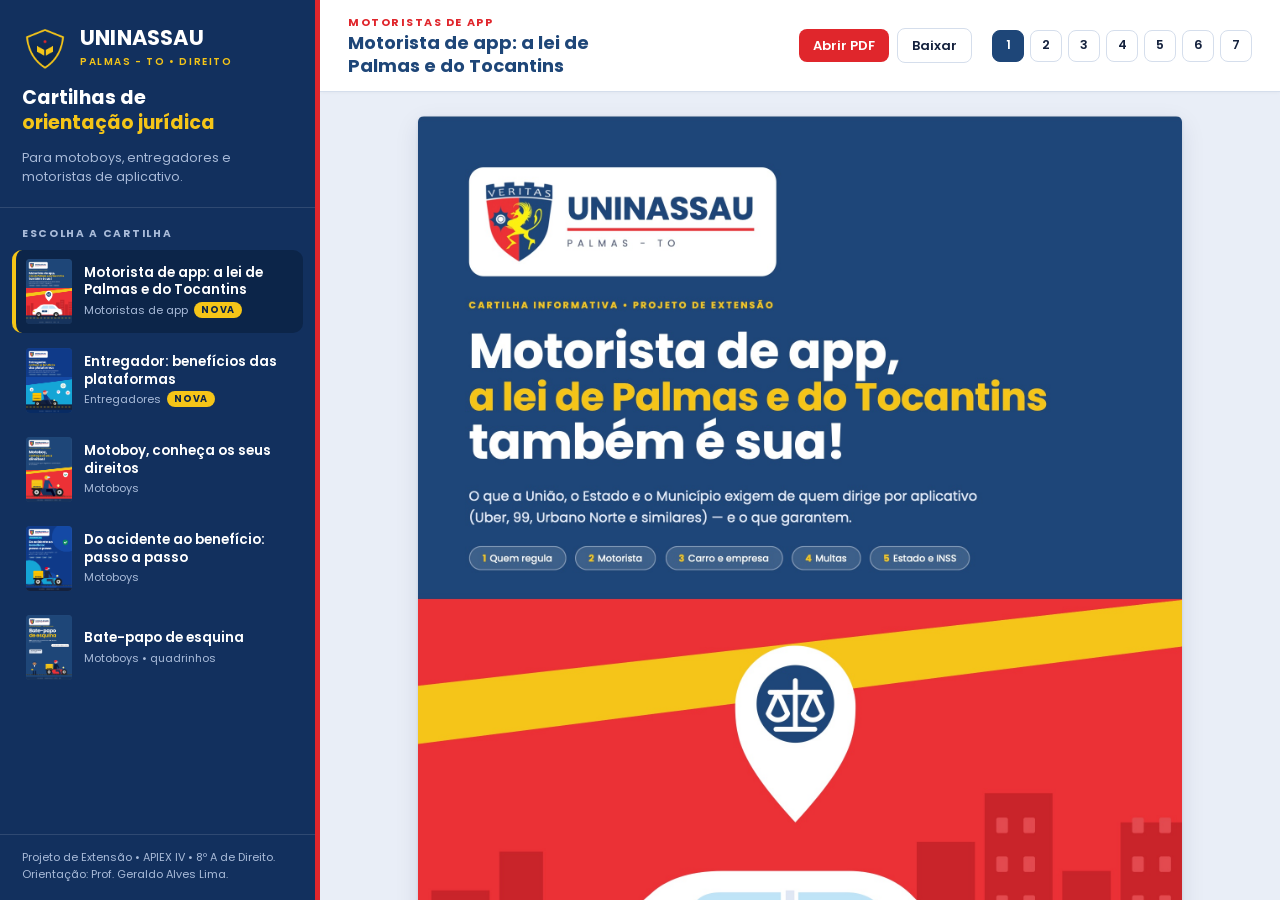
==== commit 44117cb9: "revert: restaurar versao original do portal com foco exclusivo nas cartilhas" ====
--- a/index.html
+++ b/index.html
@@ -337,571 +337,27 @@
    Controle Responsivo por Media Queries (Desktop vs Mobile / Telas Menores)
    ========================================================================== */
 
-/* Modo Pesquisa (Google Forms) */
-body.is-pesquisa .viewer, 
-body.is-pesquisa .pages, 
-body.is-pesquisa .jump, 
-body.is-pesquisa .next, 
-body.is-pesquisa .note { 
+/* Modos de Exibição Controlados Dinamicamente */
+body.has-pdf-viewer .pages, 
+body.has-pdf-viewer .jump, 
+body.has-pdf-viewer .next { 
   display: none !important; 
 }
-body.is-pesquisa #pesquisaView { 
+body.has-pdf-viewer .viewer { 
+  display: block !important; 
+}
+
+body.has-page-viewer .viewer { 
+  display: none !important; 
+}
+body.has-page-viewer .pages { 
   display: flex !important; 
 }
-body:not(.is-pesquisa) #pesquisaView { 
-  display: none !important; 
-}
-
-/* Modos de Exibição Controlados Dinamicamente para Cartilhas */
-body:not(.is-pesquisa).has-pdf-viewer .pages, 
-body:not(.is-pesquisa).has-pdf-viewer .jump, 
-body:not(.is-pesquisa).has-pdf-viewer .next { 
-  display: none !important; 
-}
-body:not(.is-pesquisa).has-pdf-viewer .viewer { 
+body.has-page-viewer .jump { 
+  display: flex !important; 
+}
+body.has-page-viewer .next { 
   display: block !important; 
-}
-
-body:not(.is-pesquisa).has-page-viewer .viewer { 
-  display: none !important; 
-}
-body:not(.is-pesquisa).has-page-viewer .pages { 
-  display: flex !important; 
-}
-body:not(.is-pesquisa).has-page-viewer .jump { 
-  display: flex !important; 
-}
-body:not(.is-pesquisa).has-page-viewer .next { 
-  display: block !important; 
-}
-
-/* ---------- Formulário Nativo de Pesquisa (Passo a Passo) ---------- */
-.pesquisa-view {
-  display: none;
-  flex-direction: column;
-  gap: 20px;
-  max-width: 860px;
-  width: 100%;
-  margin: 0 auto;
-  padding: 24px 28px 50px;
-}
-
-.pesquisa-header-card {
-  background: var(--surface);
-  border: 1px solid var(--line);
-  border-radius: 16px;
-  padding: 24px 26px;
-  box-shadow: 0 4px 20px rgba(10,30,70,.06);
-  position: relative;
-  overflow: hidden;
-}
-
-.pesquisa-header-card::before {
-  content: '';
-  position: absolute;
-  top: 0; left: 0; right: 0;
-  height: 5px;
-  background: linear-gradient(90deg, var(--red), var(--yellow), var(--title));
-}
-
-.pesquisa-tag {
-  display: flex;
-  flex-wrap: wrap;
-  align-items: center;
-  gap: 8px;
-  font-size: 11px;
-  font-weight: 700;
-  letter-spacing: .12em;
-  text-transform: uppercase;
-  margin-bottom: 12px;
-}
-
-.pesquisa-tag span {
-  background: rgba(224, 38, 44, 0.1);
-  color: var(--red);
-  padding: 3px 8px;
-  border-radius: 6px;
-}
-
-.pesquisa-tag span.badge-anon {
-  background: rgba(245, 197, 24, 0.18);
-  color: #946c00;
-}
-
-.pesquisa-main-title {
-  font-size: 22px;
-  font-weight: 700;
-  color: var(--title);
-  margin: 0 0 10px;
-  line-height: 1.3;
-}
-
-.pesquisa-theme-box {
-  font-size: 14.5px;
-  font-weight: 600;
-  color: var(--ink);
-  background: rgba(245, 197, 24, 0.12);
-  border-left: 4px solid var(--yellow);
-  padding: 12px 16px;
-  border-radius: 0 10px 10px 0;
-  margin: 12px 0 16px;
-  line-height: 1.5;
-}
-
-.pesquisa-intro-p {
-  font-size: 14px;
-  color: var(--muted);
-  line-height: 1.6;
-  margin: 0 0 12px;
-}
-
-/* Barra de Progresso */
-.form-progress-wrap {
-  position: sticky;
-  top: 0;
-  z-index: 15;
-  background: var(--surface);
-  border: 1px solid var(--line);
-  border-radius: 14px;
-  padding: 14px 18px;
-  box-shadow: 0 4px 16px rgba(10,30,70,.06);
-}
-
-.form-progress-meta {
-  display: flex;
-  justify-content: space-between;
-  align-items: center;
-  font-size: 12px;
-  font-weight: 600;
-  color: var(--title);
-  margin-bottom: 8px;
-}
-
-.form-progress-track {
-  width: 100%;
-  height: 8px;
-  background: var(--line);
-  border-radius: 99px;
-  overflow: hidden;
-}
-
-.form-progress-bar {
-  height: 100%;
-  background: linear-gradient(90deg, var(--red), var(--yellow));
-  border-radius: 99px;
-  width: 14%;
-  transition: width .3s ease;
-}
-
-/* Blocos e Passos */
-.form-step {
-  display: none;
-  flex-direction: column;
-  gap: 18px;
-}
-
-.form-step.active {
-  display: flex;
-  animation: fadeInStep .25s ease-out;
-}
-
-@keyframes fadeInStep {
-  from { opacity: 0; transform: translateY(6px); }
-  to { opacity: 1; transform: translateY(0); }
-}
-
-.form-block-banner {
-  background: linear-gradient(135deg, rgba(18,48,94,0.06), rgba(245,197,24,0.06));
-  border: 1px solid var(--line);
-  border-radius: 12px;
-  padding: 16px 20px;
-}
-
-.form-block-banner h3 {
-  margin: 0 0 4px;
-  font-size: 17px;
-  color: var(--title);
-}
-
-.form-block-banner p {
-  margin: 0;
-  font-size: 13px;
-  color: var(--muted);
-  line-height: 1.5;
-}
-
-/* Cartão de Pergunta */
-.q-card {
-  background: var(--surface);
-  border: 1px solid var(--line);
-  border-radius: 14px;
-  padding: 20px 22px;
-  box-shadow: 0 2px 10px rgba(10,30,70,.03);
-  transition: border-color .15s ease, box-shadow .15s ease;
-}
-
-.q-card.has-error {
-  border-color: var(--red);
-  box-shadow: 0 0 0 3px rgba(224,38,44,.15);
-}
-
-.q-header {
-  margin-bottom: 14px;
-}
-
-.q-title {
-  font-size: 15px;
-  font-weight: 600;
-  color: var(--ink);
-  line-height: 1.45;
-  margin: 0;
-}
-
-.q-req {
-  color: var(--red);
-  font-weight: 700;
-  margin-left: 3px;
-}
-
-.q-hint {
-  font-size: 12px;
-  color: var(--muted);
-  margin-top: 4px;
-}
-
-/* Opções */
-.opt-list {
-  display: flex;
-  flex-direction: column;
-  gap: 8px;
-}
-
-.opt-item {
-  display: flex;
-  align-items: center;
-  gap: 12px;
-  padding: 10px 14px;
-  border-radius: 10px;
-  border: 1px solid var(--line);
-  background: var(--surface);
-  cursor: pointer;
-  transition: all .15s ease;
-  user-select: none;
-}
-
-.opt-item:hover {
-  background: rgba(18,48,94,.04);
-  border-color: rgba(18,48,94,.25);
-}
-
-.opt-item input[type="radio"],
-.opt-item input[type="checkbox"] {
-  width: 18px;
-  height: 18px;
-  accent-color: var(--red);
-  cursor: pointer;
-  flex-shrink: 0;
-}
-
-.opt-text {
-  font-size: 14px;
-  color: var(--ink);
-  flex: 1;
-}
-
-.opt-item.selected {
-  border-color: var(--red);
-  background: rgba(224, 38, 44, 0.05);
-}
-
-/* Campo "Outro:" */
-.outro-wrap {
-  display: flex;
-  flex-direction: column;
-  gap: 8px;
-  width: 100%;
-}
-
-.outro-input {
-  width: 100%;
-  border: 1px solid var(--line);
-  border-radius: 8px;
-  padding: 9px 12px;
-  font-family: inherit;
-  font-size: 13.5px;
-  background: var(--surface);
-  color: var(--ink);
-  margin-top: 6px;
-  display: none;
-}
-
-.outro-input.show {
-  display: block;
-  animation: fadeInStep .15s ease;
-}
-
-.outro-input:focus {
-  outline: none;
-  border-color: var(--title);
-  box-shadow: 0 0 0 3px rgba(30,70,120,.15);
-}
-
-/* Área de Texto Aberta (Bloco F) */
-.form-textarea {
-  width: 100%;
-  min-height: 95px;
-  border: 1px solid var(--line);
-  border-radius: 10px;
-  padding: 12px 14px;
-  font-family: inherit;
-  font-size: 14px;
-  background: var(--surface);
-  color: var(--ink);
-  resize: vertical;
-  line-height: 1.5;
-  transition: border-color .15s ease, box-shadow .15s ease;
-}
-
-.form-textarea:focus {
-  outline: none;
-  border-color: var(--title);
-  box-shadow: 0 0 0 3px rgba(30,70,120,.15);
-}
-
-/* Escala 1 a 5 (E9) */
-.scale-row {
-  display: grid;
-  grid-template-columns: repeat(5, 1fr);
-  gap: 8px;
-  margin-top: 6px;
-}
-
-.scale-btn {
-  display: flex;
-  flex-direction: column;
-  align-items: center;
-  justify-content: center;
-  padding: 12px 6px;
-  border: 1px solid var(--line);
-  border-radius: 10px;
-  background: var(--surface);
-  cursor: pointer;
-  text-align: center;
-  gap: 6px;
-  transition: all .15s ease;
-}
-
-.scale-btn:hover {
-  background: rgba(18,48,94,.04);
-}
-
-.scale-btn input {
-  display: none;
-}
-
-.scale-btn .scale-num {
-  font-size: 18px;
-  font-weight: 700;
-  color: var(--title);
-}
-
-.scale-btn .scale-label {
-  font-size: 11px;
-  color: var(--muted);
-  line-height: 1.2;
-}
-
-.scale-btn.selected {
-  border-color: var(--red);
-  background: rgba(224,38,44,.07);
-}
-.scale-btn.selected .scale-num {
-  color: var(--red);
-}
-
-/* Rodapé de Navegação do Formulário */
-.form-footer-nav {
-  position: sticky;
-  bottom: 12px;
-  z-index: 15;
-  background: var(--surface);
-  border: 1px solid var(--line);
-  border-radius: 14px;
-  padding: 14px 20px;
-  display: flex;
-  justify-content: space-between;
-  align-items: center;
-  gap: 12px;
-  box-shadow: 0 4px 20px rgba(10,30,70,.12);
-}
-
-.btn-form-prev {
-  background: var(--surface);
-  border: 1px solid var(--line);
-  color: var(--ink);
-  font-weight: 600;
-  font-size: 14px;
-  padding: 10px 18px;
-  border-radius: 10px;
-  cursor: pointer;
-  display: inline-flex;
-  align-items: center;
-  gap: 6px;
-  transition: background .15s ease;
-}
-
-.btn-form-prev:hover {
-  background: rgba(0,0,0,.04);
-}
-
-.btn-form-next {
-  background: var(--red);
-  border: none;
-  color: #fff;
-  font-weight: 600;
-  font-size: 14px;
-  padding: 10px 22px;
-  border-radius: 10px;
-  cursor: pointer;
-  display: inline-flex;
-  align-items: center;
-  gap: 8px;
-  box-shadow: 0 2px 8px rgba(224,38,44,.25);
-  transition: opacity .15s ease, transform .15s ease;
-}
-
-.btn-form-next:hover {
-  opacity: .92;
-  transform: translateY(-1px);
-}
-
-/* Tela de Conclusão / Desbloqueio */
-.success-screen {
-  background: var(--surface);
-  border: 1px solid var(--line);
-  border-radius: 16px;
-  padding: 30px 28px;
-  box-shadow: 0 4px 24px rgba(10,30,70,.08);
-  display: none;
-  flex-direction: column;
-  gap: 20px;
-  text-align: center;
-}
-
-.success-screen.active {
-  display: flex;
-  animation: fadeInStep .3s ease;
-}
-
-.success-icon {
-  font-size: 48px;
-  margin-bottom: 4px;
-}
-
-.success-screen h2 {
-  font-size: 22px;
-  color: var(--title);
-  margin: 0;
-}
-
-.success-screen p {
-  font-size: 14.5px;
-  color: var(--muted);
-  line-height: 1.6;
-  max-width: 620px;
-  margin: 0 auto;
-}
-
-.cartilhas-preview-grid {
-  display: grid;
-  grid-template-columns: repeat(auto-fit, minmax(220px, 1fr));
-  gap: 12px;
-  margin: 16px 0;
-  text-align: left;
-}
-
-.cartilha-mini-card {
-  display: flex;
-  align-items: center;
-  gap: 12px;
-  padding: 12px 14px;
-  border-radius: 10px;
-  border: 1px solid var(--line);
-  background: rgba(18,48,94,.03);
-  text-decoration: none;
-  color: var(--ink);
-  transition: all .15s ease;
-}
-
-.cartilha-mini-card:hover {
-  background: rgba(18,48,94,.07);
-  transform: translateY(-1px);
-}
-
-.cartilha-mini-card span {
-  font-size: 20px;
-}
-
-.cartilha-mini-card strong {
-  display: block;
-  font-size: 13px;
-  color: var(--title);
-}
-
-.nav-pesquisa-badge {
-  width: 46px;
-  height: 65px;
-  border-radius: 4px;
-  background: linear-gradient(135deg, var(--yellow), #e0a500);
-  color: #0c2549;
-  font-size: 24px;
-  display: flex;
-  align-items: center;
-  justify-content: center;
-  flex-shrink: 0;
-  box-shadow: 0 2px 6px rgba(0,0,0,.15);
-}
-
-.acts a.btn-act-pesquisa {
-  background: rgba(18,48,94,.08);
-  color: var(--title);
-  border: 1px solid var(--line);
-}
-.acts a.btn-act-pesquisa:hover {
-  background: rgba(18,48,94,.14);
-}
-
-@media (max-width: 860px) {
-  .nav-pesquisa-badge {
-    width: 36px;
-    height: 50px;
-    font-size: 18px;
-  }
-  .pesquisa-view {
-    padding: 14px max(14px, env(safe-area-inset-right, 0px)) 36px max(14px, env(safe-area-inset-left, 0px));
-    gap: 14px;
-  }
-  .pesquisa-header-card {
-    padding: 18px 16px;
-  }
-  .pesquisa-main-title {
-    font-size: 18px;
-  }
-  .q-card {
-    padding: 16px 14px;
-  }
-  .scale-row {
-    gap: 4px;
-  }
-  .scale-btn {
-    padding: 10px 2px;
-  }
-  .scale-btn .scale-num {
-    font-size: 16px;
-  }
-  .scale-btn .scale-label {
-    font-size: 9.5px;
-  }
 }
 
 /* Telas Menores e Celulares (<= 860px): converte sidebar em barra horizontal e exibe imagens */
@@ -1068,8 +524,8 @@
       <h1>Cartilhas de <em>orientação jurídica</em></h1>
       <p>Para motoboys, entregadores e motoristas de aplicativo.</p>
     </div>
-    <div class="label">Pesquisa & Cartilhas</div>
-    <nav id="nav" aria-label="Navegação"></nav>
+    <div class="label">Escolha a cartilha</div>
+    <nav id="nav" aria-label="Cartilhas"></nav>
     <div class="sidefoot">Projeto de Extensão • APIEX IV • 8º A de Direito. Orientação: Prof. Geraldo Alves Lima.</div>
   </aside>
 
@@ -1080,859 +536,12 @@
         <h2 id="title"></h2>
       </div>
       <div class="acts">
-        <a id="actPesquisa" href="#pesquisa" class="btn-act-pesquisa" title="Ir para a pesquisa de campo">📋 Questionário</a>
         <a id="open" target="_blank" rel="noopener">Abrir PDF</a>
         <a id="dl" download>Baixar</a>
       </div>
       <div class="jump" id="jump" aria-label="Ir para a página"></div>
     </div>
     
-    <!-- Visualização da Pesquisa Nativa -->
-    <section class="pesquisa-view" id="pesquisaView" aria-label="Pesquisa de Campo">
-      
-      <!-- Barra de Progresso Superior -->
-      <div class="form-progress-wrap" id="formProgressWrap">
-        <div class="form-progress-meta">
-          <span id="stepCounterText">Apresentação da Pesquisa</span>
-          <span id="stepPercentText">0%</span>
-        </div>
-        <div class="form-progress-track">
-          <div class="form-progress-bar" id="progressBar" style="width: 0%;"></div>
-        </div>
-      </div>
-
-      <!-- ETAPA 0: Apresentação e Boas-Vindas -->
-      <div class="form-step active" data-step="0">
-        <div class="pesquisa-header-card">
-          <div class="pesquisa-tag">
-            <span>APIEX IV • UNINASSAU PALMAS</span>
-            <span class="badge-anon">🔒 100% Anônimo & Acadêmico</span>
-          </div>
-          <h2 class="pesquisa-main-title">Questionário para Entregadores de Plataformas Digitais</h2>
-          <div class="pesquisa-theme-box">
-            🛵 <em>“Os impactos da ausência de legislação própria para os Motoboys Prestadores de Serviço em Plataformas Digitais na Reforma Trabalhista.”</em>
-          </div>
-          <p class="pesquisa-intro-p">
-            Queremos dar voz e visibilidade aos entregadores de plataformas digitais em Palmas (TO)! 🛵
-          </p>
-          <p class="pesquisa-intro-p">
-            Este questionário busca compreender os impactos sociojurídicos da sua rotina de trabalho. 
-            Suas respostas são fundamentais para mapear os desafios da categoria e fortalecer ações de conscientização e apoio jurídico na nossa comunidade.
-          </p>
-          <p class="pesquisa-intro-p">
-            Também visamos oferecer esclarecimentos práticos aos entregadores sobre suas garantias e opções de proteção social.
-          </p>
-          <p class="pesquisa-intro-p" style="font-weight: 600; color: var(--title);">
-            Ao final do questionário você terá acesso direto a todas as nossas cartilhas de orientação jurídica! ⚖️
-          </p>
-          <div style="margin-top: 22px; display: flex; flex-wrap: wrap; gap: 12px; align-items: center;">
-            <button type="button" class="btn-form-next" id="btnStartSurvey" style="font-size: 15px; padding: 12px 24px;">
-              👇 Responder agora (leva apenas alguns minutos) 🚀
-            </button>
-            <a href="#motorista-de-app" class="link-skip" id="linkSkipToBooks">Pular e ir direto para as cartilhas &rarr;</a>
-          </div>
-        </div>
-      </div>
-
-      <!-- ETAPA 1: Bloco A - Perfil -->
-      <div class="form-step" data-step="1">
-        <div class="form-block-banner">
-          <h3>Bloco A – Perfil</h3>
-          <p>Suas respostas são anônimas e fundamentadas na sua vivência diária. Basta selecionar a alternativa que melhor reflete a sua rotina, perfil e opiniões sobre o trabalho com entregas por aplicativo em Palmas.</p>
-        </div>
-
-        <!-- A1 -->
-        <div class="q-card" data-qid="A1">
-          <div class="q-header">
-            <h4 class="q-title">A1. Faixa etária <span class="q-req">*</span></h4>
-          </div>
-          <div class="opt-list">
-            <label class="opt-item"><input type="radio" name="A1" value="35 a 44"><span class="opt-text">35 a 44</span></label>
-            <label class="opt-item"><input type="radio" name="A1" value="até 24 anos"><span class="opt-text">até 24 anos</span></label>
-            <label class="opt-item"><input type="radio" name="A1" value="45 ou mais"><span class="opt-text">45 ou mais</span></label>
-            <label class="opt-item"><input type="radio" name="A1" value="25 a 34"><span class="opt-text">25 a 34</span></label>
-            <div class="outro-wrap">
-              <label class="opt-item"><input type="radio" name="A1" value="Outro"><span class="opt-text">Outro:</span></label>
-              <input type="text" class="outro-input" data-for="A1" placeholder="Especifique sua faixa etária...">
-            </div>
-          </div>
-        </div>
-
-        <!-- A2 -->
-        <div class="q-card" data-qid="A2">
-          <div class="q-header">
-            <h4 class="q-title">A2. Gênero (autodeclarado) <span class="q-req">*</span></h4>
-          </div>
-          <div class="opt-list">
-            <label class="opt-item"><input type="radio" name="A2" value="Prefere não informar"><span class="opt-text">Prefere não informar</span></label>
-            <label class="opt-item"><input type="radio" name="A2" value="Masculino"><span class="opt-text">Masculino</span></label>
-            <label class="opt-item"><input type="radio" name="A2" value="Feminino"><span class="opt-text">Feminino</span></label>
-            <div class="outro-wrap">
-              <label class="opt-item"><input type="radio" name="A2" value="Outro"><span class="opt-text">Outro:</span></label>
-              <input type="text" class="outro-input" data-for="A2" placeholder="Especifique...">
-            </div>
-          </div>
-        </div>
-
-        <!-- A3 -->
-        <div class="q-card" data-qid="A3">
-          <div class="q-header">
-            <h4 class="q-title">A3. Escolaridade <span class="q-req">*</span></h4>
-          </div>
-          <div class="opt-list">
-            <label class="opt-item"><input type="radio" name="A3" value="Superior incompleto ou mais"><span class="opt-text">Superior incompleto ou mais</span></label>
-            <label class="opt-item"><input type="radio" name="A3" value="Fundamental completo"><span class="opt-text">Fundamental completo</span></label>
-            <label class="opt-item"><input type="radio" name="A3" value="Fundamental incompleto"><span class="opt-text">Fundamental incompleto</span></label>
-            <label class="opt-item"><input type="radio" name="A3" value="Médio completo"><span class="opt-text">Médio completo</span></label>
-            <label class="opt-item"><input type="radio" name="A3" value="Médio incompleto"><span class="opt-text">Médio incompleto</span></label>
-            <div class="outro-wrap">
-              <label class="opt-item"><input type="radio" name="A3" value="Outro"><span class="opt-text">Outro:</span></label>
-              <input type="text" class="outro-input" data-for="A3" placeholder="Especifique sua escolaridade...">
-            </div>
-          </div>
-        </div>
-
-        <!-- A4 -->
-        <div class="q-card" data-qid="A4">
-          <div class="q-header">
-            <h4 class="q-title">A4. Em qual região de Palmas você mora? <span class="q-req">*</span></h4>
-          </div>
-          <div class="opt-list">
-            <label class="opt-item"><input type="radio" name="A4" value="Outra região de Palmas"><span class="opt-text">Outra região de Palmas</span></label>
-            <label class="opt-item"><input type="radio" name="A4" value="Outro município"><span class="opt-text">Outro município</span></label>
-            <label class="opt-item"><input type="radio" name="A4" value="Região Norte"><span class="opt-text">Região Norte</span></label>
-            <label class="opt-item"><input type="radio" name="A4" value="Taquaralto"><span class="opt-text">Taquaralto</span></label>
-            <label class="opt-item"><input type="radio" name="A4" value="Região Sul"><span class="opt-text">Região Sul</span></label>
-            <label class="opt-item"><input type="radio" name="A4" value="Plano Diretor (Centro)"><span class="opt-text">Plano Diretor (Centro)</span></label>
-            <div class="outro-wrap">
-              <label class="opt-item"><input type="radio" name="A4" value="Outro"><span class="opt-text">Outro:</span></label>
-              <input type="text" class="outro-input" data-for="A4" placeholder="Especifique o bairro ou município...">
-            </div>
-          </div>
-        </div>
-
-        <!-- A5 -->
-        <div class="q-card" data-qid="A5">
-          <div class="q-header">
-            <h4 class="q-title">A5. Tipo de veículo que usa para trabalhar <span class="q-req">*</span></h4>
-          </div>
-          <div class="opt-list">
-            <label class="opt-item"><input type="radio" name="A5" value="Moto própria"><span class="opt-text">Moto própria</span></label>
-            <label class="opt-item"><input type="radio" name="A5" value="Moto alugada"><span class="opt-text">Moto alugada</span></label>
-            <label class="opt-item"><input type="radio" name="A5" value="Moto financiada"><span class="opt-text">Moto financiada</span></label>
-            <label class="opt-item"><input type="radio" name="A5" value="Moto emprestada"><span class="opt-text">Moto emprestada</span></label>
-            <label class="opt-item"><input type="radio" name="A5" value="Bicicleta"><span class="opt-text">Bicicleta</span></label>
-            <label class="opt-item"><input type="radio" name="A5" value="Carro"><span class="opt-text">Carro</span></label>
-            <div class="outro-wrap">
-              <label class="opt-item"><input type="radio" name="A5" value="Outro"><span class="opt-text">Outro:</span></label>
-              <input type="text" class="outro-input" data-for="A5" placeholder="Especifique o veículo...">
-            </div>
-          </div>
-        </div>
-      </div>
-
-      <!-- ETAPA 2: Bloco B – Atividade, jornada e renda -->
-      <div class="form-step" data-step="2">
-        <div class="form-block-banner">
-          <h3>Bloco B – Atividade, jornada e renda</h3>
-          <p>Sua voz é essencial para fortalecer a nossa categoria e mapear os desafios e direitos dos entregadores! 🛵💨</p>
-        </div>
-
-        <!-- B1 -->
-        <div class="q-card" data-qid="B1">
-          <div class="q-header">
-            <h4 class="q-title">B1. Há quanto tempo trabalha com entregas por aplicativo? <span class="q-req">*</span></h4>
-          </div>
-          <div class="opt-list">
-            <label class="opt-item"><input type="radio" name="B1" value="Menos de 6 meses"><span class="opt-text">Menos de 6 meses</span></label>
-            <label class="opt-item"><input type="radio" name="B1" value="Mais de 3 anos"><span class="opt-text">Mais de 3 anos</span></label>
-            <label class="opt-item"><input type="radio" name="B1" value="6 meses a 1 ano"><span class="opt-text">6 meses a 1 ano</span></label>
-            <label class="opt-item"><input type="radio" name="B1" value="1 a 3 anos"><span class="opt-text">1 a 3 anos</span></label>
-            <div class="outro-wrap">
-              <label class="opt-item"><input type="radio" name="B1" value="Outro"><span class="opt-text">Outro:</span></label>
-              <input type="text" class="outro-input" data-for="B1" placeholder="Especifique o tempo...">
-            </div>
-          </div>
-        </div>
-
-        <!-- B2 (Multi-select) -->
-        <div class="q-card" data-qid="B2">
-          <div class="q-header">
-            <h4 class="q-title">B2. Em quais plataformas você trabalha? (pode marcar mais de uma) <span class="q-req">*</span></h4>
-            <div class="q-hint">Selecione todas as opções que se aplicam à sua rotina.</div>
-          </div>
-          <div class="opt-list">
-            <label class="opt-item"><input type="checkbox" name="B2" value="Uber Eats/Flash"><span class="opt-text">Uber Eats/Flash</span></label>
-            <label class="opt-item"><input type="checkbox" name="B2" value="Entrega direta para estabelecimentos"><span class="opt-text">Entrega direta para estabelecimentos</span></label>
-            <label class="opt-item"><input type="checkbox" name="B2" value="Aplicativo local"><span class="opt-text">Aplicativo local</span></label>
-            <label class="opt-item"><input type="checkbox" name="B2" value="iFood"><span class="opt-text">iFood</span></label>
-            <label class="opt-item"><input type="checkbox" name="B2" value="Rappi"><span class="opt-text">Rappi</span></label>
-            <label class="opt-item"><input type="checkbox" name="B2" value="99Food"><span class="opt-text">99Food</span></label>
-            <div class="outro-wrap">
-              <label class="opt-item"><input type="checkbox" name="B2" value="Outro"><span class="opt-text">Outro:</span></label>
-              <input type="text" class="outro-input" data-for="B2" placeholder="Outras plataformas ou aplicativos...">
-            </div>
-          </div>
-        </div>
-
-        <!-- B3 -->
-        <div class="q-card" data-qid="B3">
-          <div class="q-header">
-            <h4 class="q-title">B3. A entrega por aplicativo é: <span class="q-req">*</span></h4>
-          </div>
-          <div class="opt-list">
-            <label class="opt-item"><input type="radio" name="B3" value="Minha única fonte de renda"><span class="opt-text">Minha única fonte de renda</span></label>
-            <label class="opt-item"><input type="radio" name="B3" value="Renda complementar"><span class="opt-text">Renda complementar</span></label>
-            <label class="opt-item"><input type="radio" name="B3" value="Renda principal, com algum bico"><span class="opt-text">Renda principal, com algum bico</span></label>
-            <div class="outro-wrap">
-              <label class="opt-item"><input type="radio" name="B3" value="Outro"><span class="opt-text">Outro:</span></label>
-              <input type="text" class="outro-input" data-for="B3" placeholder="Especifique...">
-            </div>
-          </div>
-        </div>
-
-        <!-- B4 -->
-        <div class="q-card" data-qid="B4">
-          <div class="q-header">
-            <h4 class="q-title">B4. Quantas horas por dia, em média, você fica trabalhando (logado e em rota)? <span class="q-req">*</span></h4>
-          </div>
-          <div class="opt-list">
-            <label class="opt-item"><input type="radio" name="B4" value="5 a 8 h"><span class="opt-text">5 a 8 h</span></label>
-            <label class="opt-item"><input type="radio" name="B4" value="Até 4 h"><span class="opt-text">Até 4 h</span></label>
-            <label class="opt-item"><input type="radio" name="B4" value="Mais de 12 h"><span class="opt-text">Mais de 12 h</span></label>
-            <label class="opt-item"><input type="radio" name="B4" value="9 a 12 h"><span class="opt-text">9 a 12 h</span></label>
-            <div class="outro-wrap">
-              <label class="opt-item"><input type="radio" name="B4" value="Outro"><span class="opt-text">Outro:</span></label>
-              <input type="text" class="outro-input" data-for="B4" placeholder="Especifique as horas...">
-            </div>
-          </div>
-        </div>
-
-        <!-- B5 -->
-        <div class="q-card" data-qid="B5">
-          <div class="q-header">
-            <h4 class="q-title">B5. Quantos dias por semana trabalha? <span class="q-req">*</span></h4>
-          </div>
-          <div class="opt-list">
-            <label class="opt-item"><input type="radio" name="B5" value="1 a 3"><span class="opt-text">1 a 3</span></label>
-            <label class="opt-item"><input type="radio" name="B5" value="4 a 5"><span class="opt-text">4 a 5</span></label>
-            <label class="opt-item"><input type="radio" name="B5" value="6"><span class="opt-text">6</span></label>
-            <label class="opt-item"><input type="radio" name="B5" value="7"><span class="opt-text">7</span></label>
-            <div class="outro-wrap">
-              <label class="opt-item"><input type="radio" name="B5" value="Outro"><span class="opt-text">Outro:</span></label>
-              <input type="text" class="outro-input" data-for="B5" placeholder="Especifique...">
-            </div>
-          </div>
-        </div>
-
-        <!-- B6 -->
-        <div class="q-card" data-qid="B6">
-          <div class="q-header">
-            <h4 class="q-title">B6. Quanto você ganha por mês, em média, já descontados combustível, manutenção e aluguel da moto? <span class="q-req">*</span></h4>
-          </div>
-          <div class="opt-list">
-            <label class="opt-item"><input type="radio" name="B6" value="Menos de 1 salário mínimo"><span class="opt-text">Menos de 1 salário mínimo</span></label>
-            <label class="opt-item"><input type="radio" name="B6" value="1 a 2 salários"><span class="opt-text">1 a 2 salários</span></label>
-            <label class="opt-item"><input type="radio" name="B6" value="2 a 3 salários"><span class="opt-text">2 a 3 salários</span></label>
-            <label class="opt-item"><input type="radio" name="B6" value="Mais de 3 salários"><span class="opt-text">Mais de 3 salários</span></label>
-            <label class="opt-item"><input type="radio" name="B6" value="Prefere não informar"><span class="opt-text">Prefere não informar</span></label>
-            <div class="outro-wrap">
-              <label class="opt-item"><input type="radio" name="B6" value="Outro"><span class="opt-text">Outro:</span></label>
-              <input type="text" class="outro-input" data-for="B6" placeholder="Especifique a média...">
-            </div>
-          </div>
-        </div>
-
-        <!-- B7 -->
-        <div class="q-card" data-qid="B7">
-          <div class="q-header">
-            <h4 class="q-title">B7. Você consegue tirar folga ou descanso quando precisa (doença, família, cansaço)? <span class="q-req">*</span></h4>
-          </div>
-          <div class="opt-list">
-            <label class="opt-item"><input type="radio" name="B7" value="Sempre"><span class="opt-text">Sempre</span></label>
-            <label class="opt-item"><input type="radio" name="B7" value="Às vezes"><span class="opt-text">Às vezes</span></label>
-            <label class="opt-item"><input type="radio" name="B7" value="Raramente"><span class="opt-text">Raramente</span></label>
-            <label class="opt-item"><input type="radio" name="B7" value="Nunca"><span class="opt-text">Nunca</span></label>
-            <div class="outro-wrap">
-              <label class="opt-item"><input type="radio" name="B7" value="Outro"><span class="opt-text">Outro:</span></label>
-              <input type="text" class="outro-input" data-for="B7" placeholder="Especifique...">
-            </div>
-          </div>
-        </div>
-
-        <!-- B8 -->
-        <div class="q-card" data-qid="B8">
-          <div class="q-header">
-            <h4 class="q-title">B8. Já teve a conta bloqueada, suspensa ou desativada pela plataforma? <span class="q-req">*</span></h4>
-          </div>
-          <div class="opt-list">
-            <label class="opt-item"><input type="radio" name="B8" value="Não"><span class="opt-text">Não</span></label>
-            <label class="opt-item"><input type="radio" name="B8" value="Sim, e consegui resolver"><span class="opt-text">Sim, e consegui resolver</span></label>
-            <label class="opt-item"><input type="radio" name="B8" value="Sim, e não consegui resolver"><span class="opt-text">Sim, e não consegui resolver</span></label>
-            <div class="outro-wrap">
-              <label class="opt-item"><input type="radio" name="B8" value="Outro"><span class="opt-text">Outro:</span></label>
-              <input type="text" class="outro-input" data-for="B8" placeholder="Especifique como foi...">
-            </div>
-          </div>
-        </div>
-      </div>
-
-      <!-- ETAPA 3: Bloco C – Segurança e acidentes -->
-      <div class="form-step" data-step="3">
-        <div class="form-block-banner">
-          <h3>Bloco C – Segurança e acidentes</h3>
-          <p>Sua participação é indispensável! 📚💨</p>
-        </div>
-
-        <!-- C1 -->
-        <div class="q-card" data-qid="C1">
-          <div class="q-header">
-            <h4 class="q-title">C1. Nos últimos 12 meses, você sofreu algum acidente (queda, batida, atropelamento) durante o trabalho? <span class="q-req">*</span></h4>
-            <div class="q-hint">(Se respondeu "Não", pule para C6.)</div>
-          </div>
-          <div class="opt-list">
-            <label class="opt-item"><input type="radio" name="C1" value="Não"><span class="opt-text">Não</span></label>
-            <label class="opt-item"><input type="radio" name="C1" value="Sim, sem lesão"><span class="opt-text">Sim, sem lesão</span></label>
-            <label class="opt-item"><input type="radio" name="C1" value="Sim, com lesão leve"><span class="opt-text">Sim, com lesão leve</span></label>
-            <label class="opt-item"><input type="radio" name="C1" value="Sim, com lesão grave ou afastamento"><span class="opt-text">Sim, com lesão grave ou afastamento</span></label>
-            <div class="outro-wrap">
-              <label class="opt-item"><input type="radio" name="C1" value="Outro"><span class="opt-text">Outro:</span></label>
-              <input type="text" class="outro-input" data-for="C1" placeholder="Especifique...">
-            </div>
-          </div>
-        </div>
-
-        <!-- Grupo de Acidentes C2-C5 (Condicional) -->
-        <div id="grupoAcidenteC2C5" style="display: flex; flex-direction: column; gap: 18px;">
-          <!-- C2 -->
-          <div class="q-card" data-qid="C2">
-            <div class="q-header">
-              <h4 class="q-title">C2. Depois do acidente, você procurou atendimento médico no mesmo dia? <span class="q-req">*</span></h4>
-            </div>
-            <div class="opt-list">
-              <label class="opt-item"><input type="radio" name="C2" value="Sim"><span class="opt-text">Sim</span></label>
-              <label class="opt-item"><input type="radio" name="C2" value="Não"><span class="opt-text">Não</span></label>
-              <label class="opt-item"><input type="radio" name="C2" value="Só dias depois"><span class="opt-text">Só dias depois</span></label>
-              <div class="outro-wrap">
-                <label class="opt-item"><input type="radio" name="C2" value="Outro"><span class="opt-text">Outro:</span></label>
-                <input type="text" class="outro-input" data-for="C2" placeholder="Especifique...">
-              </div>
-            </div>
-          </div>
-
-          <!-- C3 -->
-          <div class="q-card" data-qid="C3">
-            <div class="q-header">
-              <h4 class="q-title">C3. Fez boletim de ocorrência? <span class="q-req">*</span></h4>
-            </div>
-            <div class="opt-list">
-              <label class="opt-item"><input type="radio" name="C3" value="Sim"><span class="opt-text">Sim</span></label>
-              <label class="opt-item"><input type="radio" name="C3" value="Não"><span class="opt-text">Não</span></label>
-              <label class="opt-item"><input type="radio" name="C3" value="Não sabia que devia"><span class="opt-text">Não sabia que devia</span></label>
-              <div class="outro-wrap">
-                <label class="opt-item"><input type="radio" name="C3" value="Outro"><span class="opt-text">Outro:</span></label>
-                <input type="text" class="outro-input" data-for="C3" placeholder="Especifique...">
-              </div>
-            </div>
-          </div>
-
-          <!-- C4 -->
-          <div class="q-card" data-qid="C4">
-            <div class="q-header">
-              <h4 class="q-title">C4. Ficou sem trabalhar por causa do acidente? <span class="q-req">*</span></h4>
-            </div>
-            <div class="opt-list">
-              <label class="opt-item"><input type="radio" name="C4" value="Não"><span class="opt-text">Não</span></label>
-              <label class="opt-item"><input type="radio" name="C4" value="Até 15 dias"><span class="opt-text">Até 15 dias</span></label>
-              <label class="opt-item"><input type="radio" name="C4" value="Mais de 15 dias"><span class="opt-text">Mais de 15 dias</span></label>
-              <div class="outro-wrap">
-                <label class="opt-item"><input type="radio" name="C4" value="Outro"><span class="opt-text">Outro:</span></label>
-                <input type="text" class="outro-input" data-for="C4" placeholder="Especifique...">
-              </div>
-            </div>
-          </div>
-
-          <!-- C5 -->
-          <div class="q-card" data-qid="C5">
-            <div class="q-header">
-              <h4 class="q-title">C5. Quem arcou com os prejuízos (conserto da moto, remédios, renda perdida)? <span class="q-req">*</span></h4>
-            </div>
-            <div class="opt-list">
-              <label class="opt-item"><input type="radio" name="C5" value="Eu mesmo"><span class="opt-text">Eu mesmo</span></label>
-              <label class="opt-item"><input type="radio" name="C5" value="Quem causou o acidente / seguro dele"><span class="opt-text">Quem causou o acidente / seguro dele</span></label>
-              <label class="opt-item"><input type="radio" name="C5" value="A plataforma"><span class="opt-text">A plataforma</span></label>
-              <label class="opt-item"><input type="radio" name="C5" value="INSS ou seguro obrigatório"><span class="opt-text">INSS ou seguro obrigatório</span></label>
-              <label class="opt-item"><input type="radio" name="C5" value="Família ou amigos"><span class="opt-text">Família ou amigos</span></label>
-              <label class="opt-item"><input type="radio" name="C5" value="Ninguém resolveu"><span class="opt-text">Ninguém resolveu</span></label>
-              <div class="outro-wrap">
-                <label class="opt-item"><input type="radio" name="C5" value="Outro"><span class="opt-text">Outro:</span></label>
-                <input type="text" class="outro-input" data-for="C5" placeholder="Especifique quem arcou...">
-              </div>
-            </div>
-          </div>
-        </div>
-
-        <!-- C6 -->
-        <div class="q-card" data-qid="C6">
-          <div class="q-header">
-            <h4 class="q-title">C6. A plataforma oferece algum tipo de seguro ou apoio em caso de acidente? <span class="q-req">*</span></h4>
-          </div>
-          <div class="opt-list">
-            <label class="opt-item"><input type="radio" name="C6" value="Sim, e já usei"><span class="opt-text">Sim, e já usei</span></label>
-            <label class="opt-item"><input type="radio" name="C6" value="Sim, mas nunca usei"><span class="opt-text">Sim, mas nunca usei</span></label>
-            <label class="opt-item"><input type="radio" name="C6" value="Não oferece"><span class="opt-text">Não oferece</span></label>
-            <label class="opt-item"><input type="radio" name="C6" value="Não sei"><span class="opt-text">Não sei</span></label>
-          </div>
-        </div>
-
-        <!-- C7 -->
-        <div class="q-card" data-qid="C7">
-          <div class="q-header">
-            <h4 class="q-title">C7. Você usa equipamentos de proteção (capacete, jaqueta, luvas)? <span class="q-req">*</span></h4>
-          </div>
-          <div class="opt-list">
-            <label class="opt-item"><input type="radio" name="C7" value="Sempre"><span class="opt-text">Sempre</span></label>
-            <label class="opt-item"><input type="radio" name="C7" value="Às vezes"><span class="opt-text">Às vezes</span></label>
-            <label class="opt-item"><input type="radio" name="C7" value="Raramente"><span class="opt-text">Raramente</span></label>
-            <label class="opt-item"><input type="radio" name="C7" value="Nunca"><span class="opt-text">Nunca</span></label>
-          </div>
-        </div>
-
-        <!-- C8 -->
-        <div class="q-card" data-qid="C8">
-          <div class="q-header">
-            <h4 class="q-title">C8. Já foi vítima de assalto ou violência durante entregas? <span class="q-req">*</span></h4>
-          </div>
-          <div class="opt-list">
-            <label class="opt-item"><input type="radio" name="C8" value="Não"><span class="opt-text">Não</span></label>
-            <label class="opt-item"><input type="radio" name="C8" value="Sim, uma vez"><span class="opt-text">Sim, uma vez</span></label>
-            <label class="opt-item"><input type="radio" name="C8" value="Sim, mais de uma vez"><span class="opt-text">Sim, mais de uma vez</span></label>
-            <div class="outro-wrap">
-              <label class="opt-item"><input type="radio" name="C8" value="Outro"><span class="opt-text">Outro:</span></label>
-              <input type="text" class="outro-input" data-for="C8" placeholder="Especifique...">
-            </div>
-          </div>
-        </div>
-      </div>
-
-      <!-- ETAPA 4: Bloco D – Previdência e proteção social -->
-      <div class="form-step" data-step="4">
-        <div class="form-block-banner">
-          <h3>Bloco D – Previdência e proteção social</h3>
-          <p>A sua contribuição até aqui é o que dá força a este mapeamento. 😆</p>
-        </div>
-
-        <!-- D1 -->
-        <div class="q-card" data-qid="D1">
-          <div class="q-header">
-            <h4 class="q-title">D1. Você contribui para o INSS atualmente? <span class="q-req">*</span></h4>
-          </div>
-          <div class="opt-list">
-            <label class="opt-item"><input type="radio" name="D1" value="Sim, como MEI"><span class="opt-text">Sim, como MEI</span></label>
-            <label class="opt-item"><input type="radio" name="D1" value="Sim, como autônomo/contribuinte individual"><span class="opt-text">Sim, como autônomo/contribuinte individual</span></label>
-            <label class="opt-item"><input type="radio" name="D1" value="Tenho outro emprego com carteira assinada"><span class="opt-text">Tenho outro emprego com carteira assinada</span></label>
-            <label class="opt-item"><input type="radio" name="D1" value="Não contribuo"><span class="opt-text">Não contribuo</span></label>
-            <div class="outro-wrap">
-              <label class="opt-item"><input type="radio" name="D1" value="Outro"><span class="opt-text">Outro:</span></label>
-              <input type="text" class="outro-input" data-for="D1" placeholder="Especifique...">
-            </div>
-          </div>
-        </div>
-
-        <!-- D2 -->
-        <div class="q-card" data-qid="D2">
-          <div class="q-header">
-            <h4 class="q-title">D2. Se não contribui, qual o principal motivo? <span class="q-req">*</span></h4>
-          </div>
-          <div class="opt-list">
-            <label class="opt-item"><input type="radio" name="D2" value="Falta de dinheiro"><span class="opt-text">Falta de dinheiro</span></label>
-            <label class="opt-item"><input type="radio" name="D2" value="Não acho necessário"><span class="opt-text">Não acho necessário</span></label>
-            <label class="opt-item"><input type="radio" name="D2" value="Não sei como fazer"><span class="opt-text">Não sei como fazer</span></label>
-            <label class="opt-item"><input type="radio" name="D2" value="Não confio no sistema"><span class="opt-text">Não confio no sistema</span></label>
-            <label class="opt-item"><input type="radio" name="D2" value="Não se aplica (contribuo)"><span class="opt-text">Não se aplica (contribuo)</span></label>
-            <div class="outro-wrap">
-              <label class="opt-item"><input type="radio" name="D2" value="Outro"><span class="opt-text">Outro:</span></label>
-              <input type="text" class="outro-input" data-for="D2" placeholder="Especifique o motivo...">
-            </div>
-          </div>
-        </div>
-
-        <!-- D3 -->
-        <div class="q-card" data-qid="D3">
-          <div class="q-header">
-            <h4 class="q-title">D3. Você sabe o que é "qualidade de segurado" (estar em dia com o INSS para ter direito a benefícios)? <span class="q-req">*</span></h4>
-          </div>
-          <div class="opt-list">
-            <label class="opt-item"><input type="radio" name="D3" value="Sim, sei bem"><span class="opt-text">Sim, sei bem</span></label>
-            <label class="opt-item"><input type="radio" name="D3" value="Já ouvi falar, mas não sei explica"><span class="opt-text">Já ouvi falar, mas não sei explica</span></label>
-            <label class="opt-item"><input type="radio" name="D3" value="Não sei"><span class="opt-text">Não sei</span></label>
-            <div class="outro-wrap">
-              <label class="opt-item"><input type="radio" name="D3" value="Outro"><span class="opt-text">Outro:</span></label>
-              <input type="text" class="outro-input" data-for="D3" placeholder="Especifique...">
-            </div>
-          </div>
-        </div>
-
-        <!-- D4 -->
-        <div class="q-card" data-qid="D4">
-          <div class="q-header">
-            <h4 class="q-title">D4. Você já pediu algum benefício ao INSS (como auxílio por incapacidade temporária, antigo auxílio-doença)? <span class="q-req">*</span></h4>
-          </div>
-          <div class="opt-list">
-            <label class="opt-item"><input type="radio" name="D4" value="Nunca precisei"><span class="opt-text">Nunca precisei</span></label>
-            <label class="opt-item"><input type="radio" name="D4" value="Pedi e recebi"><span class="opt-text">Pedi e recebi</span></label>
-            <label class="opt-item"><input type="radio" name="D4" value="Pedi e foi negado"><span class="opt-text">Pedi e foi negado</span></label>
-            <label class="opt-item"><input type="radio" name="D4" value="Precisei, mas não pedi"><span class="opt-text">Precisei, mas não pedi</span></label>
-          </div>
-        </div>
-
-        <!-- D5 -->
-        <div class="q-card" data-qid="D5">
-          <div class="q-header">
-            <h4 class="q-title">D5. Você sabe o que é o SPVAT, o seguro obrigatório de trânsito que substituiu o DPVAT? <span class="q-req">*</span></h4>
-          </div>
-          <div class="opt-list">
-            <label class="opt-item"><input type="radio" name="D5" value="Sim, já usei"><span class="opt-text">Sim, já usei</span></label>
-            <label class="opt-item"><input type="radio" name="D5" value="Sei o que é, mas nunca usei"><span class="opt-text">Sei o que é, mas nunca usei</span></label>
-            <label class="opt-item"><input type="radio" name="D5" value="Não conheço"><span class="opt-text">Não conheço</span></label>
-          </div>
-        </div>
-
-        <!-- D6 -->
-        <div class="q-card" data-qid="D6">
-          <div class="q-header">
-            <h4 class="q-title">D6. Você tem algum plano ou seguro particular (saúde, vida, acidentes pessoais)? <span class="q-req">*</span></h4>
-          </div>
-          <div class="opt-list">
-            <label class="opt-item"><input type="radio" name="D6" value="Sim"><span class="opt-text">Sim</span></label>
-            <label class="opt-item"><input type="radio" name="D6" value="Não"><span class="opt-text">Não</span></label>
-          </div>
-        </div>
-      </div>
-
-      <!-- ETAPA 5: Bloco E – Percepção sobre direitos e vínculo com a plataforma -->
-      <div class="form-step" data-step="5">
-        <div class="form-block-banner">
-          <h3>Bloco E – Percepção sobre direitos e vínculo com a plataforma</h3>
-          <p>Estamos cada vez mais próximos da linha de chegada e, logo ao final, você terá acesso direto às cartilhas de informações jurídicas preparadas especialmente para fortalecer a nossa categoria e garantir os nossos direitos! 🛵⚖️</p>
-        </div>
-
-        <!-- E1 -->
-        <div class="q-card" data-qid="E1">
-          <div class="q-header">
-            <h4 class="q-title">E1. Como você se considera hoje? <span class="q-req">*</span></h4>
-          </div>
-          <div class="opt-list">
-            <label class="opt-item"><input type="radio" name="E1" value="Autônomo"><span class="opt-text">Autônomo</span></label>
-            <label class="opt-item"><input type="radio" name="E1" value="Empregado da plataforma, na prática"><span class="opt-text">Empregado da plataforma, na prática</span></label>
-            <label class="opt-item"><input type="radio" name="E1" value="Parceiro ou prestador de serviço"><span class="opt-text">Parceiro ou prestador de serviço</span></label>
-            <label class="opt-item"><input type="radio" name="E1" value="Não sei dizer"><span class="opt-text">Não sei dizer</span></label>
-          </div>
-        </div>
-
-        <!-- E3 (Multi-select até 3) -->
-        <div class="q-card" data-qid="E3">
-          <div class="q-header">
-            <h4 class="q-title">E3. Quais destes direitos você considera mais importantes? Escolha até 3. <span class="q-req">*</span></h4>
-            <div class="q-hint" id="hintE3">Selecione no máximo 3 opções (0 selecionadas).</div>
-          </div>
-          <div class="opt-list">
-            <label class="opt-item"><input type="checkbox" name="E3" value="Seguro contra acidentes"><span class="opt-text">Seguro contra acidentes</span></label>
-            <label class="opt-item"><input type="checkbox" name="E3" value="Auxílio em caso de doença"><span class="opt-text">Auxílio em caso de doença</span></label>
-            <label class="opt-item"><input type="checkbox" name="E3" value="Aposentadoria"><span class="opt-text">Aposentadoria</span></label>
-            <label class="opt-item"><input type="checkbox" name="E3" value="Valor mínimo por entrega ou hora"><span class="opt-text">Valor mínimo por entrega ou hora</span></label>
-            <label class="opt-item"><input type="checkbox" name="E3" value="Férias e descanso remunerado"><span class="opt-text">Férias e descanso remunerado</span></label>
-            <label class="opt-item"><input type="checkbox" name="E3" value="Adicional de periculosidade (30%)"><span class="opt-text">Adicional de periculosidade (30%)</span></label>
-            <label class="opt-item"><input type="checkbox" name="E3" value="Transparência nas regras e nos bloqueios"><span class="opt-text">Transparência nas regras e nos bloqueios</span></label>
-            <div class="outro-wrap">
-              <label class="opt-item"><input type="checkbox" name="E3" value="Outro"><span class="opt-text">Outro:</span></label>
-              <input type="text" class="outro-input" data-for="E3" placeholder="Outro direito prioritário...">
-            </div>
-          </div>
-        </div>
-
-        <!-- E4 -->
-        <div class="q-card" data-qid="E4">
-          <div class="q-header">
-            <h4 class="q-title">E4. Você sabe que a lei reconhece o trabalho de motociclista como atividade perigosa (adicional de 30% para quem tem carteira assinada)? <span class="q-req">*</span></h4>
-          </div>
-          <div class="opt-list">
-            <label class="opt-item"><input type="radio" name="E4" value="Sim"><span class="opt-text">Sim</span></label>
-            <label class="opt-item"><input type="radio" name="E4" value="Já ouvi falar"><span class="opt-text">Já ouvi falar</span></label>
-            <label class="opt-item"><input type="radio" name="E4" value="Não sabia"><span class="opt-text">Não sabia</span></label>
-            <div class="outro-wrap">
-              <label class="opt-item"><input type="radio" name="E4" value="Outro"><span class="opt-text">Outro:</span></label>
-              <input type="text" class="outro-input" data-for="E4" placeholder="Especifique...">
-            </div>
-          </div>
-        </div>
-
-        <!-- E5 -->
-        <div class="q-card" data-qid="E5">
-          <div class="q-header">
-            <h4 class="q-title">E5. Você acompanha notícias sobre a regulamentação do trabalho por aplicativo (decisões do STF, projetos de lei)? <span class="q-req">*</span></h4>
-          </div>
-          <div class="opt-list">
-            <label class="opt-item"><input type="radio" name="E5" value="Acompanho de perto"><span class="opt-text">Acompanho de perto</span></label>
-            <label class="opt-item"><input type="radio" name="E5" value="Acompanho às vezes"><span class="opt-text">Acompanho às vezes</span></label>
-            <label class="opt-item"><input type="radio" name="E5" value="Já ouvi falar, mas não acompanho"><span class="opt-text">Já ouvi falar, mas não acompanho</span></label>
-            <label class="opt-item"><input type="radio" name="E5" value="Não sei do que se trata"><span class="opt-text">Não sei do que se trata</span></label>
-            <div class="outro-wrap">
-              <label class="opt-item"><input type="radio" name="E5" value="Outro"><span class="opt-text">Outro:</span></label>
-              <input type="text" class="outro-input" data-for="E5" placeholder="Especifique...">
-            </div>
-          </div>
-        </div>
-
-        <!-- E6 -->
-        <div class="q-card" data-qid="E6">
-          <div class="q-header">
-            <h4 class="q-title">E6. Você sabe onde buscar orientação jurídica gratuita (Defensoria Pública, sindicato, INSS)? <span class="q-req">*</span></h4>
-          </div>
-          <div class="opt-list">
-            <label class="opt-item"><input type="radio" name="E6" value="Sim, já procurei"><span class="opt-text">Sim, já procurei</span></label>
-            <label class="opt-item"><input type="radio" name="E6" value="Sei, mas nunca procurei"><span class="opt-text">Sei, mas nunca procurei</span></label>
-            <label class="opt-item"><input type="radio" name="E6" value="Não sei"><span class="opt-text">Não sei</span></label>
-          </div>
-        </div>
-
-        <!-- E7 -->
-        <div class="q-card" data-qid="E7">
-          <div class="q-header">
-            <h4 class="q-title">E7. Você tem acesso ou costuma utilizar benefícios oferecidos pelas plataformas (como antecipação de repasses sem taxa, escolha de rotas/destino ou programas de recompensas)? <span class="q-req">*</span></h4>
-          </div>
-          <div class="opt-list">
-            <label class="opt-item"><input type="radio" name="E7" value="Sim, uso com frequência"><span class="opt-text">Sim, uso com frequência</span></label>
-            <label class="opt-item"><input type="radio" name="E7" value="Sim, mas raramente"><span class="opt-text">Sim, mas raramente</span></label>
-            <label class="opt-item"><input type="radio" name="E7" value="Não uso / não tenho acesso"><span class="opt-text">Não uso / não tenho acesso</span></label>
-            <label class="opt-item"><input type="radio" name="E7" value="Não sabia que existiam"><span class="opt-text">Não sabia que existiam</span></label>
-            <div class="outro-wrap">
-              <label class="opt-item"><input type="radio" name="E7" value="Outro"><span class="opt-text">Outro:</span></label>
-              <input type="text" class="outro-input" data-for="E7" placeholder="Especifique...">
-            </div>
-          </div>
-        </div>
-
-        <!-- E8 -->
-        <div class="q-card" data-qid="E8">
-          <div class="q-header">
-            <h4 class="q-title">E8. Em caso de acidente ou incapacidade de trabalhar, você tem conhecimento sobre as coberturas de seguro ou auxílios oferecidos pelas plataformas? <span class="q-req">*</span></h4>
-          </div>
-          <div class="opt-list">
-            <label class="opt-item"><input type="radio" name="E8" value="Sim, sei como funciona e quais os valores/prazos"><span class="opt-text">Sim, sei como funciona e quais os valores/prazos</span></label>
-            <label class="opt-item"><input type="radio" name="E8" value="Sei que existe, mas não sei como acionar"><span class="opt-text">Sei que existe, mas não sei como acionar</span></label>
-            <label class="opt-item"><input type="radio" name="E8" value="Acho que a plataforma não oferece nada"><span class="opt-text">Acho que a plataforma não oferece nada</span></label>
-            <label class="opt-item"><input type="radio" name="E8" value="Não sei informar"><span class="opt-text">Não sei informar</span></label>
-          </div>
-        </div>
-
-        <!-- E9 Escala 1 a 5 -->
-        <div class="q-card" data-qid="E9">
-          <div class="q-header">
-            <h4 class="q-title">E9. Em uma escala de 1 a 5, quanto você se sente protegido(a) hoje em seu trabalho? <span class="q-req">*</span></h4>
-          </div>
-          <div class="scale-row">
-            <label class="scale-btn">
-              <input type="radio" name="E9" value="1">
-              <span class="scale-num">1</span>
-              <span class="scale-label">Nada protegido</span>
-            </label>
-            <label class="scale-btn">
-              <input type="radio" name="E9" value="2">
-              <span class="scale-num">2</span>
-              <span class="scale-label">Um pouco</span>
-            </label>
-            <label class="scale-btn">
-              <input type="radio" name="E9" value="3">
-              <span class="scale-num">3</span>
-              <span class="scale-label">Parcialmente</span>
-            </label>
-            <label class="scale-btn">
-              <input type="radio" name="E9" value="4">
-              <span class="scale-num">4</span>
-              <span class="scale-label">Protegido</span>
-            </label>
-            <label class="scale-btn">
-              <input type="radio" name="E9" value="5">
-              <span class="scale-num">5</span>
-              <span class="scale-label">Totalmente protegido</span>
-            </label>
-          </div>
-        </div>
-      </div>
-
-      <!-- ETAPA 6: Bloco F – Perguntas abertas -->
-      <div class="form-step" data-step="6">
-        <div class="form-block-banner">
-          <h3>Bloco F – Perguntas abertas</h3>
-          <p>Queremos ouvir a sua história! Conte pra gente a sua experiência.</p>
-          <p style="margin-top: 8px;">Sua vivência nas ruas é única e fundamental para entendermos o dia a dia real dos entregadores em Palmas. Aproveite este espaço para escrever sobre seus desafios, histórias e relatos. Cada detalhe que você compartilha nos ajuda a construir um panorama completo e fortalecer a luta pelos nossos direitos. Escreva com suas palavras e faça parte desta mudança! 🛵✍️</p>
-        </div>
-
-        <!-- F1 -->
-        <div class="q-card" data-qid="F1">
-          <div class="q-header">
-            <h4 class="q-title">F1. Qual é a maior dificuldade do seu dia a dia como entregador em Palmas? <span class="q-req">*</span></h4>
-          </div>
-          <textarea class="form-textarea" name="F1" rows="3" placeholder="Sua resposta..."></textarea>
-        </div>
-
-        <!-- F2 -->
-        <div class="q-card" data-qid="F2">
-          <div class="q-header">
-            <h4 class="q-title">F2. Se você pudesse mudar uma regra da plataforma ou da lei, qual seria? <span class="q-req">*</span></h4>
-          </div>
-          <textarea class="form-textarea" name="F2" rows="3" placeholder="Sua resposta..."></textarea>
-        </div>
-
-        <!-- F3 -->
-        <div class="q-card" data-qid="F3">
-          <div class="q-header">
-            <h4 class="q-title">F3. Você conhece algum colega que sofreu acidente e ficou sem amparo? O que aconteceu? (sem citar nomes) <span class="q-req">*</span></h4>
-          </div>
-          <textarea class="form-textarea" name="F3" rows="3" placeholder="Sua resposta..."></textarea>
-        </div>
-
-        <!-- F4 -->
-        <div class="q-card" data-qid="F4">
-          <div class="q-header">
-            <h4 class="q-title">F4. Que informação jurídica você gostaria de receber e ainda não encontrou? <span class="q-req">*</span></h4>
-          </div>
-          <textarea class="form-textarea" name="F4" rows="3" placeholder="Sua resposta..."></textarea>
-        </div>
-
-        <!-- F5 -->
-        <div class="q-card" data-qid="F5">
-          <div class="q-header">
-            <h4 class="q-title">F5. Quais benefícios as plataformas de entrega fornecem para os motoboys? <span class="q-req">*</span></h4>
-          </div>
-          <textarea class="form-textarea" name="F5" rows="3" placeholder="Sua resposta..."></textarea>
-        </div>
-      </div>
-
-      <!-- ETAPA 7: Bloco G – Habitação e Situação Familiar -->
-      <div class="form-step" data-step="7">
-        <div class="form-block-banner">
-          <h3>Bloco G – Habitação e Situação Familiar</h3>
-          <p>Responda a esta etapa e destrave o acesso imediato ao nosso material exclusivo com orientações jurídicas práticas para o seu dia a dia nas ruas. 🛵 🛣️</p>
-        </div>
-
-        <!-- G1 -->
-        <div class="q-card" data-qid="G1">
-          <div class="q-header">
-            <h4 class="q-title">G1. Qual é a sua situação de moradia atual? <span class="q-req">*</span></h4>
-          </div>
-          <div class="opt-list">
-            <label class="opt-item"><input type="radio" name="G1" value="Casa própria (quitada)"><span class="opt-text">Casa própria (quitada)</span></label>
-            <label class="opt-item"><input type="radio" name="G1" value="Casa própria (financiada)"><span class="opt-text">Casa própria (financiada)</span></label>
-            <label class="opt-item"><input type="radio" name="G1" value="Alugada"><span class="opt-text">Alugada</span></label>
-            <label class="opt-item"><input type="radio" name="G1" value="Mora de favor / cedida"><span class="opt-text">Mora de favor / cedida</span></label>
-            <div class="outro-wrap">
-              <label class="opt-item"><input type="radio" name="G1" value="Outro"><span class="opt-text">Outro:</span></label>
-              <input type="text" class="outro-input" data-for="G1" placeholder="Especifique a situação...">
-            </div>
-          </div>
-        </div>
-
-        <!-- G2 -->
-        <div class="q-card" data-qid="G2">
-          <div class="q-header">
-            <h4 class="q-title">G2. Você possui dependentes que sustentam a sua renda (filhos, pais, cônjuge)? <span class="q-req">*</span></h4>
-          </div>
-          <div class="opt-list">
-            <label class="opt-item"><input type="radio" name="G2" value="Não"><span class="opt-text">Não</span></label>
-            <label class="opt-item"><input type="radio" name="G2" value="Sim, 1 dependente"><span class="opt-text">Sim, 1 dependente</span></label>
-            <label class="opt-item"><input type="radio" name="G2" value="Sim, 2 dependentes"><span class="opt-text">Sim, 2 dependentes</span></label>
-            <label class="opt-item"><input type="radio" name="G2" value="Sim, 3 ou mais dependentes"><span class="opt-text">Sim, 3 ou mais dependentes</span></label>
-            <div class="outro-wrap">
-              <label class="opt-item"><input type="radio" name="G2" value="Outro"><span class="opt-text">Outro:</span></label>
-              <input type="text" class="outro-input" data-for="G2" placeholder="Especifique...">
-            </div>
-          </div>
-        </div>
-      </div>
-
-      <!-- TELA DE SUCESSO / CONCLUSÃO (ETAPA 8) -->
-      <div class="success-screen" id="surveySuccessScreen">
-        <div class="success-icon">🎉 ⚖️</div>
-        <h2>Respostas registradas com sucesso!</h2>
-        <p>
-          Muito obrigado pela sua participação! Suas respostas são indispensáveis para mapear e fortalecer os direitos dos entregadores de aplicativos em Palmas.
-        </p>
-
-        <div style="background: rgba(245,197,24,0.12); border-left: 4px solid var(--yellow); padding: 14px 18px; border-radius: 0 10px 10px 0; text-align: left; max-width: 680px; margin: 8px auto;">
-          <h4 style="margin: 0 0 6px; font-size: 15px; color: var(--title);">Cartilhas de orientação jurídica ⚖️ 📖</h4>
-          <p style="margin: 0; font-size: 13.5px; color: var(--ink);">
-            Acesso direto desbloqueado! Previdência e direitos na prática preparados especialmente para a categoria:
-          </p>
-        </div>
-
-        <div class="cartilhas-preview-grid">
-          <a href="#bate-papo" class="cartilha-mini-card">
-            <span>💬</span>
-            <div>
-              <strong>1. Benefícios do INSS</strong>
-              <small style="color:var(--muted)">Bate-papo de esquina</small>
-            </div>
-          </a>
-          <a href="#passo-a-passo" class="cartilha-mini-card">
-            <span>⚠️</span>
-            <div>
-              <strong>2. Seguro & Periculosidade</strong>
-              <small style="color:var(--muted)">Do acidente ao benefício</small>
-            </div>
-          </a>
-          <a href="#motoboy-direitos" class="cartilha-mini-card">
-            <span>🛡️</span>
-            <div>
-              <strong>3. Acidente de Trabalho</strong>
-              <small style="color:var(--muted)">Conheça os seus direitos</small>
-            </div>
-          </a>
-          <a href="#motorista-de-app" class="cartilha-mini-card">
-            <span>⚖️</span>
-            <div>
-              <strong>4. Lei Municipal e Estadual</strong>
-              <small style="color:var(--muted)">Lei de Palmas e do Tocantins</small>
-            </div>
-          </a>
-          <a href="#entregador" class="cartilha-mini-card">
-            <span>🛵</span>
-            <div>
-              <strong>5. Benefícios das Plataformas</strong>
-              <small style="color:var(--muted)">Entregador, conheça seus direitos</small>
-            </div>
-          </a>
-        </div>
-
-        <div style="display: flex; flex-direction: column; gap: 12px; align-items: center; margin-top: 10px;">
-          <a href="#motorista-de-app" class="btn-form-next" style="font-size: 16px; padding: 14px 28px; text-decoration: none;">
-            📖 Abrir Biblioteca de Cartilhas Agora &rarr;
-          </a>
-          <div style="display: flex; gap: 14px; flex-wrap: wrap; justify-content: center; margin-top: 8px;">
-            <button type="button" id="btnExportCSV" class="btn-form-prev" style="font-size: 12.5px;">
-              📥 Exportar Dados (CSV)
-            </button>
-            <button type="button" id="btnNovoQuestionario" class="btn-form-prev" style="font-size: 12.5px;">
-              🔄 Preencher Novo Questionário
-            </button>
-          </div>
-        </div>
-      </div>
-
-      <!-- Barra de Navegação Inferior (Avançar / Voltar) -->
-      <div class="form-footer-nav" id="formFooterNav">
-        <button type="button" class="btn-form-prev" id="btnStepPrev" style="visibility: hidden;">
-          &larr; Voltar
-        </button>
-        <span style="font-size: 12.5px; color: var(--muted);" id="stepIndicatorLabel">Etapa 1 de 7</span>
-        <button type="button" class="btn-form-next" id="btnStepNext">
-          Avançar &rarr;
-        </button>
-      </div>
-
-    </section>
-
     <!-- Visualizador PDF (Desktop) -->
     <div class="viewer" id="viewer">
       <iframe id="pdf" title="Cartilha em PDF"></iframe>
@@ -1958,14 +567,7 @@
 const $ = id => document.getElementById(id);
 
 // Renderiza a lista de navegação
-$('nav').innerHTML = `
-  <a href="#pesquisa" data-key="pesquisa" class="nav-pesquisa-link">
-    <div class="nav-pesquisa-badge">📋</div>
-    <span>
-      <strong>Pesquisa de Campo</strong>
-      <small>Questionário Entregadores <span class="new">APIEX IV</span></small>
-    </span>
-  </a>` + BOOKS.map(b => `
+$('nav').innerHTML = BOOKS.map(b => `
   <a href="#${b.key}" data-key="${b.key}">
     <img src="img/${b.file}.png" alt="" loading="lazy">
     <span><strong>${b.title}</strong><small>${b.kind}${b.isNew ? ' <span class="new">NOVA</span>' : ''}</small></span>
@@ -1982,63 +584,26 @@
 }
 
 function show(key) {
-  // Se não foi informada chave, verifica se já respondeu
-  if (!key) {
-    const hasAnswered = localStorage.getItem('pesquisa_respondida');
-    key = hasAnswered ? BOOKS[0].key : 'pesquisa';
-  }
-
+  const i = Math.max(0, BOOKS.findIndex(b => b.key === key));
+  const b = BOOKS[i];
+  activeBookKey = b.key;
+  
   // Atualiza item ativo no nav
-  document.querySelectorAll('#nav a').forEach(a => a.setAttribute('aria-current', a.dataset.key === key ? 'page' : 'false'));
+  document.querySelectorAll('#nav a').forEach(a => a.setAttribute('aria-current', a.dataset.key === b.key ? 'page' : 'false'));
   const cur = document.querySelector('#nav a[aria-current="page"]');
   if (cur && window.matchMedia('(max-width: 860px)').matches) {
     cur.scrollIntoView({ block: 'nearest', inline: 'start', behavior: 'smooth' });
   }
 
-  // Modo Formulário Nativo de Pesquisa
-  if (key === 'pesquisa') {
-    activeBookKey = 'pesquisa';
-    document.body.classList.add('is-pesquisa');
-    document.body.classList.remove('has-pdf-viewer', 'has-page-viewer');
-
-    $('kind').textContent = 'Pesquisa Acadêmica • APIEX IV';
-    $('title').textContent = 'Questionário para Entregadores de Aplicativo';
-    document.title = 'Pesquisa de Campo • Cartilhas UNINASSAU';
-
-    // Barra de Ações no topo
-    $('actPesquisa').style.display = 'none';
-    $('open').style.display = 'none';
-    $('dl').style.display = 'inline-flex';
-    $('dl').textContent = 'Ver Cartilhas →';
-    $('dl').removeAttribute('download');
-    $('dl').href = '#' + BOOKS[0].key;
-
-    // Reseta scroll
-    $('main').scrollTop = 0;
-    window.scrollTo(0, 0);
-    return;
-  }
-
-  // Modo Visualizador de Cartilhas
-  document.body.classList.remove('is-pesquisa');
-  const i = Math.max(0, BOOKS.findIndex(b => b.key === key));
-  const b = BOOKS[i];
-  activeBookKey = b.key;
-  
-  // Mostra botão de voltar para o questionário
-  $('actPesquisa').style.display = 'inline-flex';
-  $('open').style.display = 'inline-flex';
-  $('open').textContent = 'Abrir PDF';
-  $('dl').style.display = 'inline-flex';
-  $('dl').textContent = 'Baixar';
-
-  // Atualiza URLs dos arquivos nos botões de ação
+  // Atualiza URLs dos arquivos apenas nos botões de ação
   const pdf = 'pdf/' + b.file + '.pdf';
   $('open').href = pdf; 
   $('dl').href = pdf;
   $('dl').setAttribute('download', b.file + '.pdf');
 
-  // Controle do visualizador
+  // Controle inteligente do visualizador:
+  // NUNCA carrega o PDF no iframe em celular, tablet ou navegadores sem leitor inline nativo,
+  // pois isso forçava o download automático indesejado assim que o usuário clicava no ícone.
   const useIframe = canInlinePDF();
   document.body.classList.toggle('has-pdf-viewer', useIframe);
   document.body.classList.toggle('has-page-viewer', !useIframe);
@@ -2046,6 +611,7 @@
   if (useIframe) {
     $('pdf').src = pdf + '#view=FitH';
   } else {
+    // Remove o src do iframe para evitar qualquer requisição de download em background
     $('pdf').removeAttribute('src');
   }
 
@@ -2054,14 +620,14 @@
   $('title').textContent = b.title;
   document.title = b.title + ' • Cartilhas UNINASSAU';
 
-  // Páginas em imagem contínua
+  // Sempre gera o conteúdo das páginas em imagem de alta definição
   $('pages').innerHTML = Array.from({ length: PAGES }, (_, n) => `
     <figure id="p${n + 1}">
       <img src="pages/${b.file}-${n + 1}.jpg" alt="${b.title}, página ${n + 1}" width="910" height="1287" loading="${n < 2 ? 'eager' : 'lazy'}">
       <figcaption>Página ${n + 1} de ${PAGES}</figcaption>
     </figure>`).join('');
 
-  // Botões de salto de página
+  // Botões de paginação jump
   $('jump').innerHTML = Array.from({ length: PAGES }, (_, n) => `
     <button type="button" data-p="${n + 1}" aria-label="Página ${n + 1}">${n + 1}</button>
   `).join('');
@@ -2101,330 +667,7 @@
   document.querySelector('#jump button')?.classList.add('on');
 }
 
-// =====================================================================
-// Lógica do Questionário Nativo (Passo a Passo)
-// =====================================================================
-let surveyStep = 0;
-const totalSurveySteps = 7;
-const stepNames = [
-  'Apresentação da Pesquisa',
-  'Bloco A – Perfil',
-  'Bloco B – Atividade, jornada e renda',
-  'Bloco C – Segurança e acidentes',
-  'Bloco D – Previdência e proteção social',
-  'Bloco E – Percepção sobre direitos e vínculo',
-  'Bloco F – Perguntas abertas',
-  'Bloco G – Habitação e Situação Familiar'
-];
-
-function updateSurveyUI() {
-  document.querySelectorAll('.form-step').forEach(stepEl => {
-    const s = parseInt(stepEl.dataset.step, 10);
-    stepEl.classList.toggle('active', s === surveyStep);
-  });
-
-  const successEl = $('surveySuccessScreen');
-  const footerNav = $('formFooterNav');
-  const progressWrap = $('formProgressWrap');
-
-  if (surveyStep === 0) {
-    progressWrap.style.display = 'none';
-    footerNav.style.display = 'none';
-    successEl.classList.remove('active');
-  } else if (surveyStep > totalSurveySteps) {
-    // Tela de sucesso
-    progressWrap.style.display = 'none';
-    footerNav.style.display = 'none';
-    successEl.classList.add('active');
-  } else {
-    progressWrap.style.display = 'block';
-    footerNav.style.display = 'flex';
-    successEl.classList.remove('active');
-
-    const pct = Math.round((surveyStep / totalSurveySteps) * 100);
-    $('progressBar').style.width = pct + '%';
-    $('stepPercentText').textContent = pct + '%';
-    $('stepCounterText').textContent = stepNames[surveyStep];
-    $('stepIndicatorLabel').textContent = `Etapa ${surveyStep} de ${totalSurveySteps}`;
-
-    $('btnStepPrev').style.visibility = surveyStep > 1 ? 'visible' : 'hidden';
-    $('btnStepNext').innerHTML = surveyStep === totalSurveySteps 
-      ? 'Concluir e Desbloquear Cartilhas 🎓' 
-      : 'Avançar &rarr;';
-  }
-
-  // Scroll suave ao topo do formulário
-  $('main').scrollTop = 0;
-  window.scrollTo(0, 0);
-}
-
-// Manipulação visual de opções selecionadas e campos "Outro"
-document.querySelectorAll('.opt-item').forEach(item => {
-  item.addEventListener('click', () => {
-    const input = item.querySelector('input');
-    if (!input) return;
-
-    if (input.type === 'radio') {
-      const name = input.name;
-      document.querySelectorAll(`input[name="${name}"]`).forEach(r => {
-        r.closest('.opt-item')?.classList.remove('selected');
-        // Se for campo "Outro"
-        if (r.value === 'Outro') {
-          const outroInput = document.querySelector(`.outro-input[data-for="${name}"]`);
-          if (outroInput) {
-            outroInput.classList.remove('show');
-            outroInput.value = '';
-          }
-        }
-      });
-      item.classList.add('selected');
-      if (input.value === 'Outro') {
-        const outroInput = document.querySelector(`.outro-input[data-for="${name}"]`);
-        if (outroInput) {
-          outroInput.classList.add('show');
-          outroInput.focus();
-        }
-      }
-
-      // Regra condicional de C1 (Acidentes)
-      if (name === 'C1') {
-        const grupo = $('grupoAcidenteC2C5');
-        if (grupo) {
-          const isNao = input.value === 'Não';
-          grupo.style.display = isNao ? 'none' : 'flex';
-        }
-      }
-    } else if (input.type === 'checkbox') {
-      // Regra específica de E3 (escolha até 3)
-      if (input.name === 'E3') {
-        const checked = document.querySelectorAll('input[name="E3"]:checked');
-        if (checked.length > 3) {
-          input.checked = false;
-          alert('Por favor, selecione no máximo 3 opções no Bloco E3.');
-          return;
-        }
-        $('hintE3').textContent = `Selecione no máximo 3 opções (${checked.length} selecionadas).`;
-      }
-
-      item.classList.toggle('selected', input.checked);
-      if (input.value === 'Outro') {
-        const outroInput = document.querySelector(`.outro-input[data-for="${input.name}"]`);
-        if (outroInput) {
-          outroInput.classList.toggle('show', input.checked);
-          if (input.checked) outroInput.focus();
-          else outroInput.value = '';
-        }
-      }
-    }
-  });
-});
-
-// Escala 1 a 5 (E9)
-document.querySelectorAll('.scale-btn').forEach(btn => {
-  btn.addEventListener('click', () => {
-    document.querySelectorAll('.scale-btn').forEach(b => b.classList.remove('selected'));
-    btn.classList.add('selected');
-  });
-});
-
-// Validação dos passos
-function validateCurrentStep() {
-  const currentStepEl = document.querySelector(`.form-step[data-step="${surveyStep}"]`);
-  if (!currentStepEl) return true;
-
-  let isValid = true;
-  let firstInvalid = null;
-
-  // Limpa erros anteriores
-  currentStepEl.querySelectorAll('.q-card').forEach(c => c.classList.remove('has-error'));
-
-  // Perguntas obrigatórias no bloco atual
-  const cards = currentStepEl.querySelectorAll('.q-card');
-  for (const card of cards) {
-    // Se o grupo C2-C5 estiver oculto (C1 = Não), ignora
-    if (card.closest('#grupoAcidenteC2C5') && $('grupoAcidenteC2C5')?.style.display === 'none') {
-      continue;
-    }
-
-    const qid = card.dataset.qid;
-    const radios = card.querySelectorAll('input[type="radio"]');
-    const checkboxes = card.querySelectorAll('input[type="checkbox"]');
-    const textarea = card.querySelector('textarea');
-
-    if (radios.length > 0) {
-      const selected = card.querySelector('input[type="radio"]:checked');
-      if (!selected) {
-        isValid = false;
-        card.classList.add('has-error');
-        if (!firstInvalid) firstInvalid = card;
-      } else if (selected.value === 'Outro') {
-        const outroInput = card.querySelector(`.outro-input[data-for="${qid}"]`);
-        if (!outroInput || !outroInput.value.trim()) {
-          isValid = false;
-          card.classList.add('has-error');
-          if (!firstInvalid) firstInvalid = card;
-        }
-      }
-    } else if (checkboxes.length > 0) {
-      const selected = card.querySelectorAll('input[type="checkbox"]:checked');
-      if (selected.length === 0) {
-        isValid = false;
-        card.classList.add('has-error');
-        if (!firstInvalid) firstInvalid = card;
-      }
-    } else if (textarea) {
-      if (!textarea.value.trim()) {
-        isValid = false;
-        card.classList.add('has-error');
-        if (!firstInvalid) firstInvalid = card;
-      }
-    }
-  }
-
-  if (!isValid && firstInvalid) {
-    firstInvalid.scrollIntoView({ behavior: 'smooth', block: 'center' });
-  }
-
-  return isValid;
-}
-
-// Coleta todas as respostas do formulário
-function collectSurveyData() {
-  const data = {
-    timestamp: new Date().toISOString(),
-    data_formatada: new Date().toLocaleString('pt-BR')
-  };
-
-  document.querySelectorAll('#pesquisaView .q-card').forEach(card => {
-    const qid = card.dataset.qid;
-    if (!qid) return;
-
-    const checkedRadio = card.querySelector('input[type="radio"]:checked');
-    if (checkedRadio) {
-      if (checkedRadio.value === 'Outro') {
-        const outro = card.querySelector(`.outro-input[data-for="${qid}"]`)?.value.trim() || '';
-        data[qid] = 'Outro: ' + outro;
-      } else {
-        data[qid] = checkedRadio.value;
-      }
-      return;
-    }
-
-    const checkedBoxes = Array.from(card.querySelectorAll('input[type="checkbox"]:checked')).map(cb => {
-      if (cb.value === 'Outro') {
-        const outro = card.querySelector(`.outro-input[data-for="${qid}"]`)?.value.trim() || '';
-        return 'Outro: ' + outro;
-      }
-      return cb.value;
-    });
-    if (checkedBoxes.length > 0) {
-      data[qid] = checkedBoxes.join('; ');
-      return;
-    }
-
-    const textarea = card.querySelector('textarea');
-    if (textarea) {
-      data[qid] = textarea.value.trim();
-    }
-  });
-
-  return data;
-}
-
-// Salva a resposta com segurança no LocalStorage
-function saveSurveySubmission(data) {
-  try {
-    const submissions = JSON.parse(localStorage.getItem('pesquisas_entregadores_respostas') || '[]');
-    submissions.push(data);
-    localStorage.setItem('pesquisas_entregadores_respostas', JSON.stringify(submissions));
-    localStorage.setItem('pesquisa_respondida', 'true');
-  } catch (err) {
-    console.error('Erro ao salvar localmente:', err);
-  }
-}
-
-// Exportação CSV para o pesquisador
-function exportarRespostasCSV() {
-  try {
-    const submissions = JSON.parse(localStorage.getItem('pesquisas_entregadores_respostas') || '[]');
-    if (submissions.length === 0) {
-      alert('Nenhum questionário coletado neste aparelho ainda.');
-      return;
-    }
-
-    const headers = Object.keys(submissions[0]);
-    const csvRows = [headers.join(',')];
-
-    submissions.forEach(sub => {
-      const row = headers.map(h => {
-        let val = sub[h] || '';
-        val = String(val).replace(/"/g, '""');
-        return `"${val}"`;
-      });
-      csvRows.push(row.join(','));
-    });
-
-    const blob = new Blob(['\uFEFF' + csvRows.join('\n')], { type: 'text/csv;charset=utf-8;' });
-    const url = URL.createObjectURL(blob);
-    const a = document.createElement('a');
-    a.href = url;
-    a.download = `pesquisa_entregadores_uninassau_${Date.now()}.csv`;
-    a.click();
-    URL.revokeObjectURL(url);
-  } catch (e) {
-    alert('Erro ao gerar exportação CSV.');
-  }
-}
-
-// Navegação de Passos
-$('btnStartSurvey')?.addEventListener('click', () => {
-  surveyStep = 1;
-  updateSurveyUI();
-});
-
-$('btnStepNext')?.addEventListener('click', () => {
-  if (!validateCurrentStep()) return;
-
-  if (surveyStep === totalSurveySteps) {
-    // Finalização
-    const data = collectSurveyData();
-    saveSurveySubmission(data);
-    surveyStep = totalSurveySteps + 1;
-    updateSurveyUI();
-  } else {
-    surveyStep++;
-    updateSurveyUI();
-  }
-});
-
-$('btnStepPrev')?.addEventListener('click', () => {
-  if (surveyStep > 1) {
-    surveyStep--;
-    updateSurveyUI();
-  }
-});
-
-$('btnExportCSV')?.addEventListener('click', exportarRespostasCSV);
-
-$('btnNovoQuestionario')?.addEventListener('click', () => {
-  // Limpa formulário para nova aplicação
-  document.querySelectorAll('#pesquisaView input[type="radio"], #pesquisaView input[type="checkbox"]').forEach(i => i.checked = false);
-  document.querySelectorAll('#pesquisaView .opt-item, #pesquisaView .scale-btn').forEach(el => el.classList.remove('selected'));
-  document.querySelectorAll('#pesquisaView textarea, #pesquisaView .outro-input').forEach(t => {
-    t.value = '';
-    t.classList.remove('show');
-  });
-  surveyStep = 0;
-  updateSurveyUI();
-});
-
-$('linkSkipToBooks')?.addEventListener('click', e => {
-  e.preventDefault();
-  localStorage.setItem('pesquisa_respondida', 'true');
-  location.hash = BOOKS[0].key;
-});
-
-// Previne qualquer comportamento inesperado no clique dos links da navegação
+// Previne qualquer comportamento inesperado no clique dos links da sidebar
 $('nav').addEventListener('click', e => {
   const link = e.target.closest('a');
   if (!link) return;
@@ -2436,7 +679,7 @@
 
 // Reavalia modo de visualização caso a janela mude de tamanho
 window.addEventListener('resize', () => {
-  if (activeBookKey && activeBookKey !== 'pesquisa') {
+  if (activeBookKey) {
     const useIframe = canInlinePDF();
     const isCurrentlyIframe = document.body.classList.contains('has-pdf-viewer');
     if (useIframe !== isCurrentlyIframe) {
@@ -2458,7 +701,6 @@
 // Suporte a hash e carregamento inicial
 window.addEventListener('hashchange', () => show(location.hash.slice(1)));
 show(location.hash.slice(1));
-updateSurveyUI();
 </script>
 </body>
 </html>
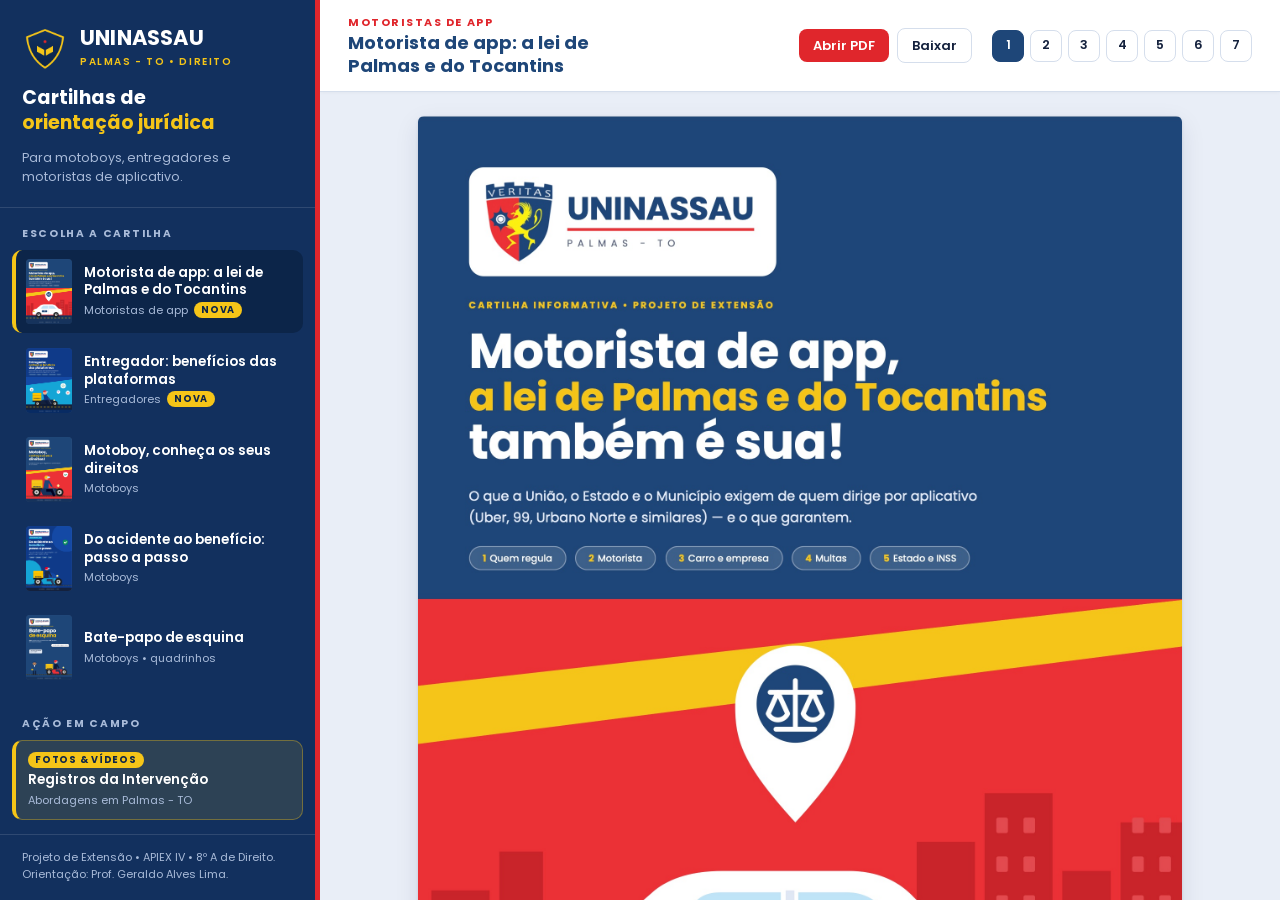
==== commit 4b2da6a9: "Adiciona página de registros da intervenção com fotos e vídeos" ====
--- a/index.html
+++ b/index.html
@@ -129,6 +129,50 @@
   font-size: 11px; 
   color: var(--side-muted); 
   line-height: 1.5; 
+}
+
+.side-action {
+  padding: 0 12px 14px;
+}
+
+.action-link {
+  display: flex;
+  flex-direction: column;
+  gap: 3px;
+  padding: 11px 12px;
+  border-radius: 10px;
+  background: rgba(245, 197, 24, 0.12);
+  border: 1px solid rgba(245, 197, 24, 0.35);
+  border-left: 4px solid var(--yellow);
+  color: var(--side-ink);
+  text-decoration: none;
+  transition: background .15s ease, transform .15s ease;
+}
+.action-link:hover {
+  background: rgba(245, 197, 24, 0.2);
+}
+.action-link:focus-visible {
+  outline: 3px solid var(--yellow);
+  outline-offset: -3px;
+}
+.action-badge {
+  align-self: flex-start;
+  background: var(--yellow);
+  color: var(--side-2);
+  font-weight: 700;
+  font-size: 9.5px;
+  letter-spacing: .08em;
+  padding: 1px 7px;
+  border-radius: 99px;
+}
+.action-link strong {
+  font-size: 13.5px;
+  font-weight: 600;
+  line-height: 1.3;
+}
+.action-link small {
+  font-size: 11px;
+  color: var(--side-muted);
 }
 
 /* ---------- reading pane ---------- */
@@ -400,6 +444,19 @@
   .logo span { font-size: 9px; }
   .brand h1 { font-size: 12.5px; text-align: right; max-width: 160px; line-height: 1.25; } 
   .brand p, .label, .sidefoot { display: none; }
+
+  .side-action {
+    padding: 0 max(14px, env(safe-area-inset-left, 0px)) 10px;
+  }
+  .action-link {
+    flex-direction: row;
+    align-items: center;
+    justify-content: space-between;
+    gap: 8px;
+    padding: 8px 12px;
+  }
+  .action-link small { display: none; }
+  .action-link strong { font-size: 12.5px; }
   
   nav { 
     flex-direction: row; 
@@ -526,6 +583,14 @@
     </div>
     <div class="label">Escolha a cartilha</div>
     <nav id="nav" aria-label="Cartilhas"></nav>
+    <div class="label">Ação em campo</div>
+    <div class="side-action">
+      <a href="intervencao.html" class="action-link">
+        <span class="action-badge">FOTOS &amp; VÍDEOS</span>
+        <strong>Registros da Intervenção</strong>
+        <small>Abordagens em Palmas - TO</small>
+      </a>
+    </div>
     <div class="sidefoot">Projeto de Extensão • APIEX IV • 8º A de Direito. Orientação: Prof. Geraldo Alves Lima.</div>
   </aside>
 
